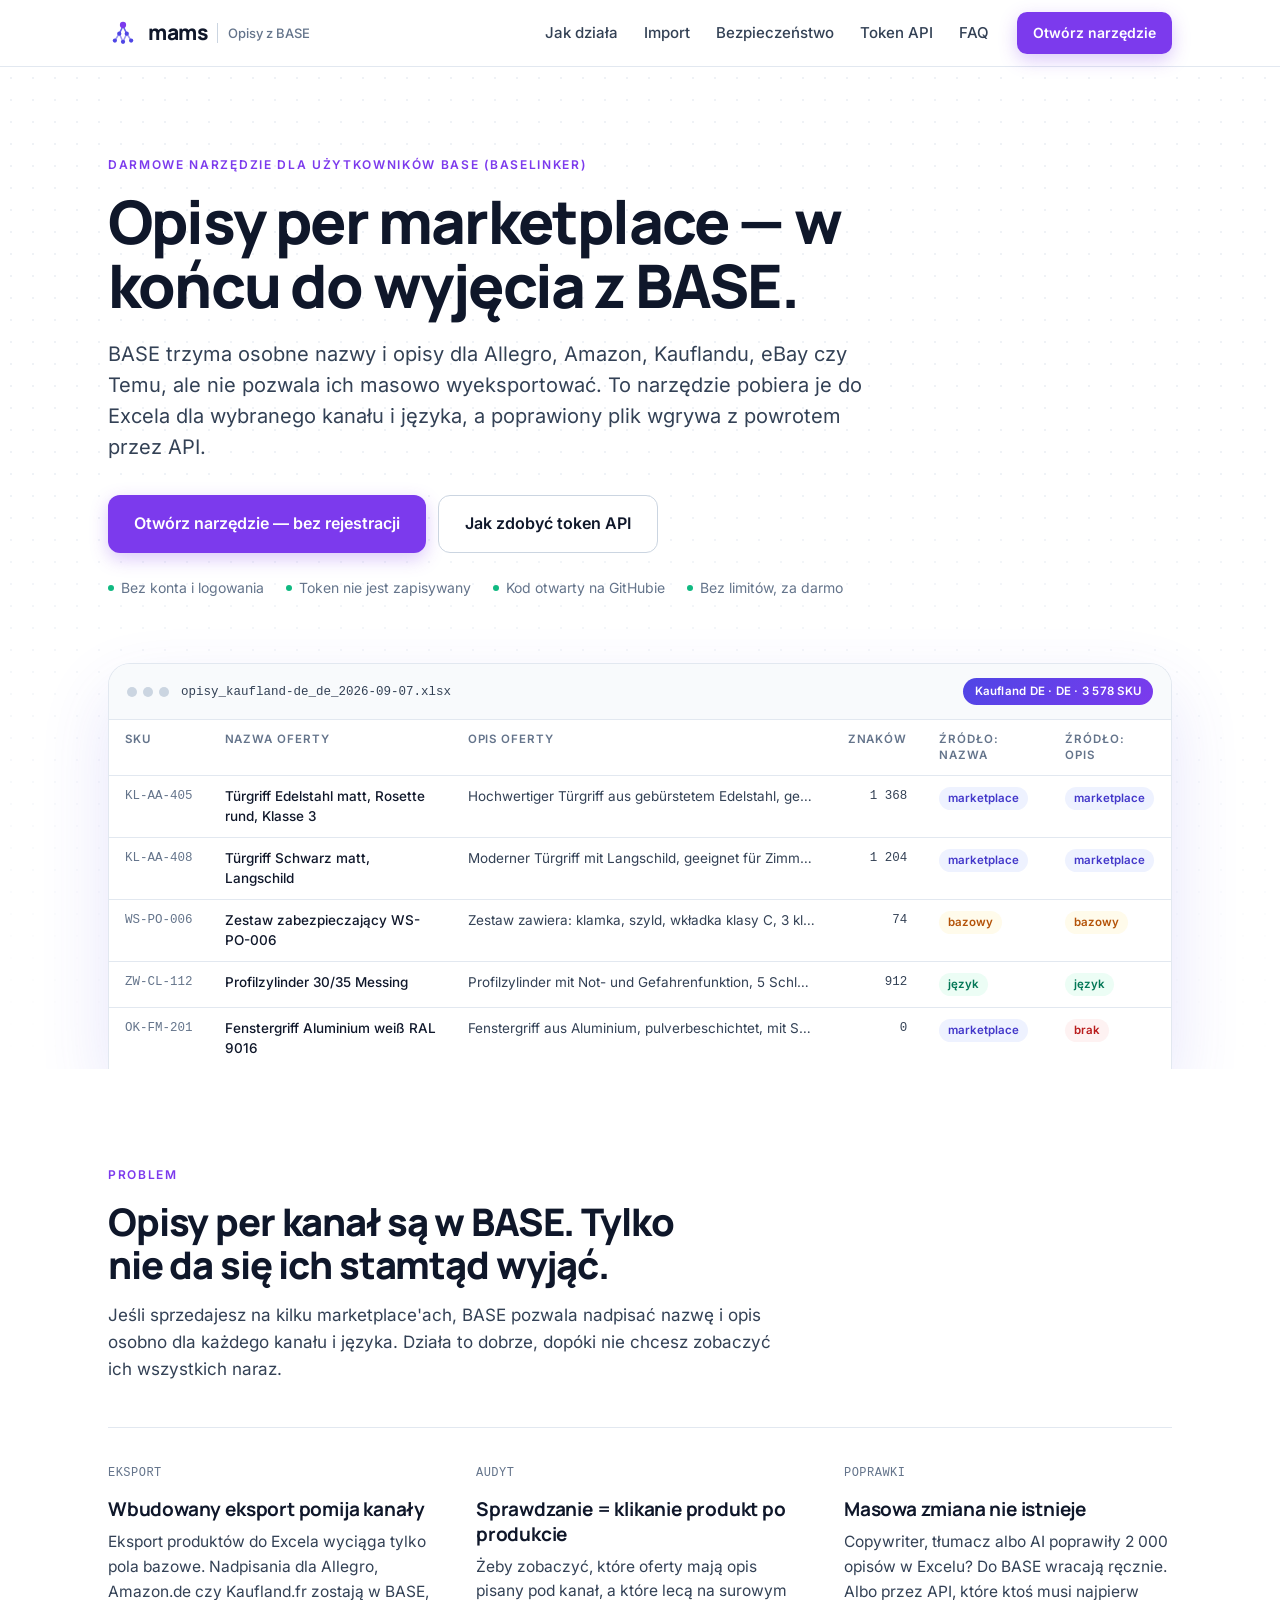
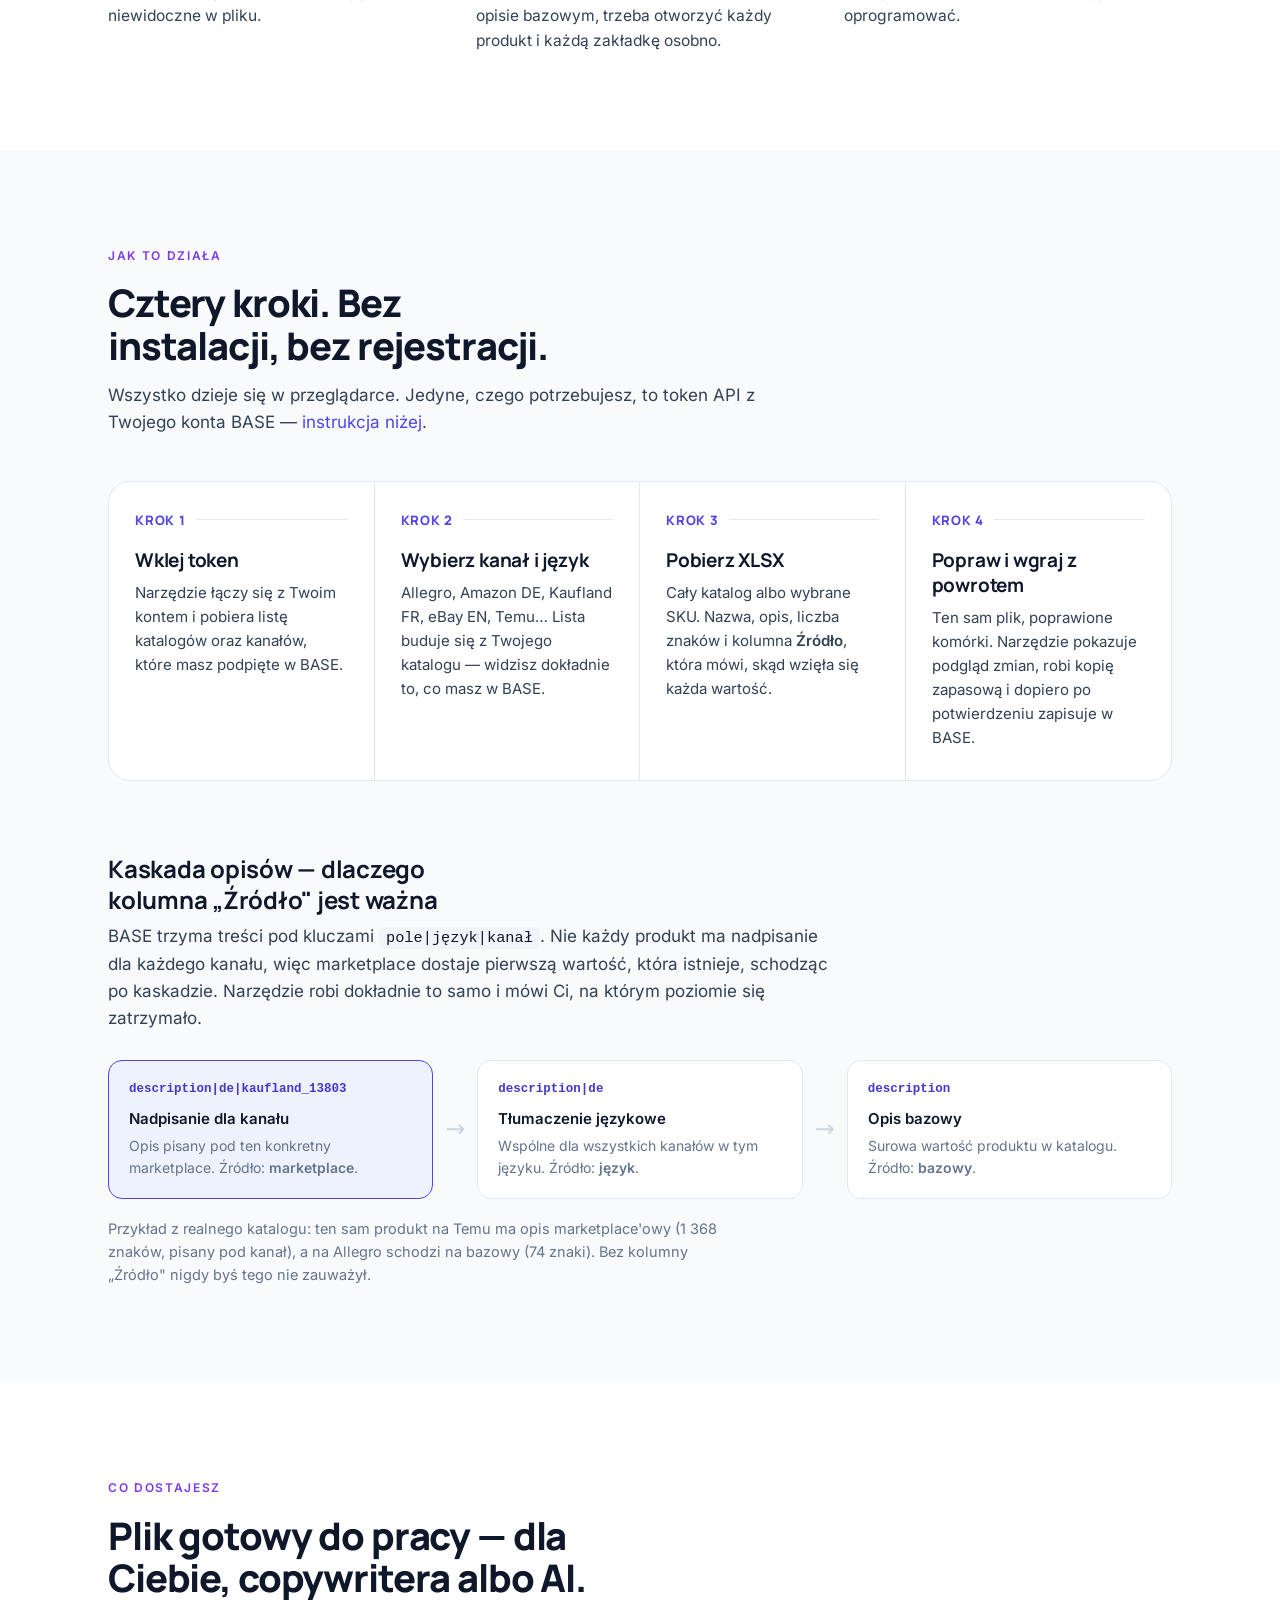
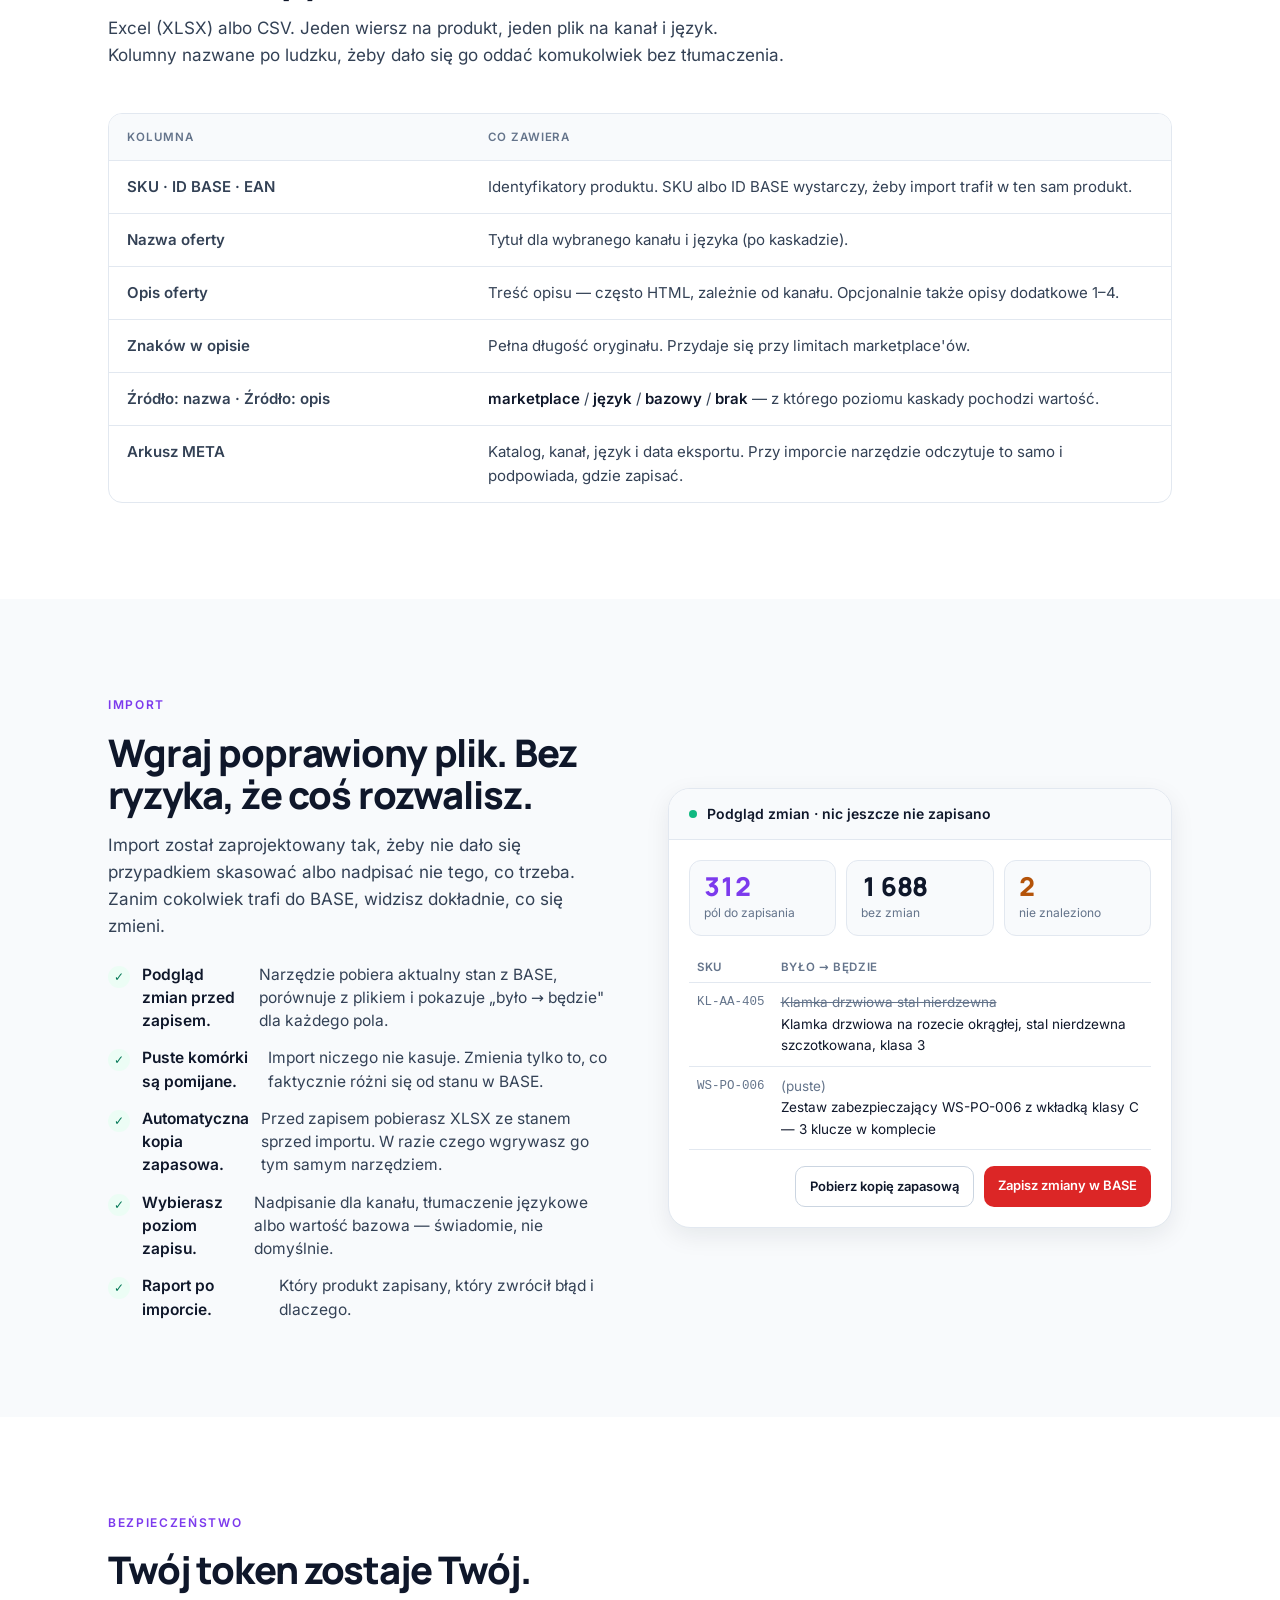
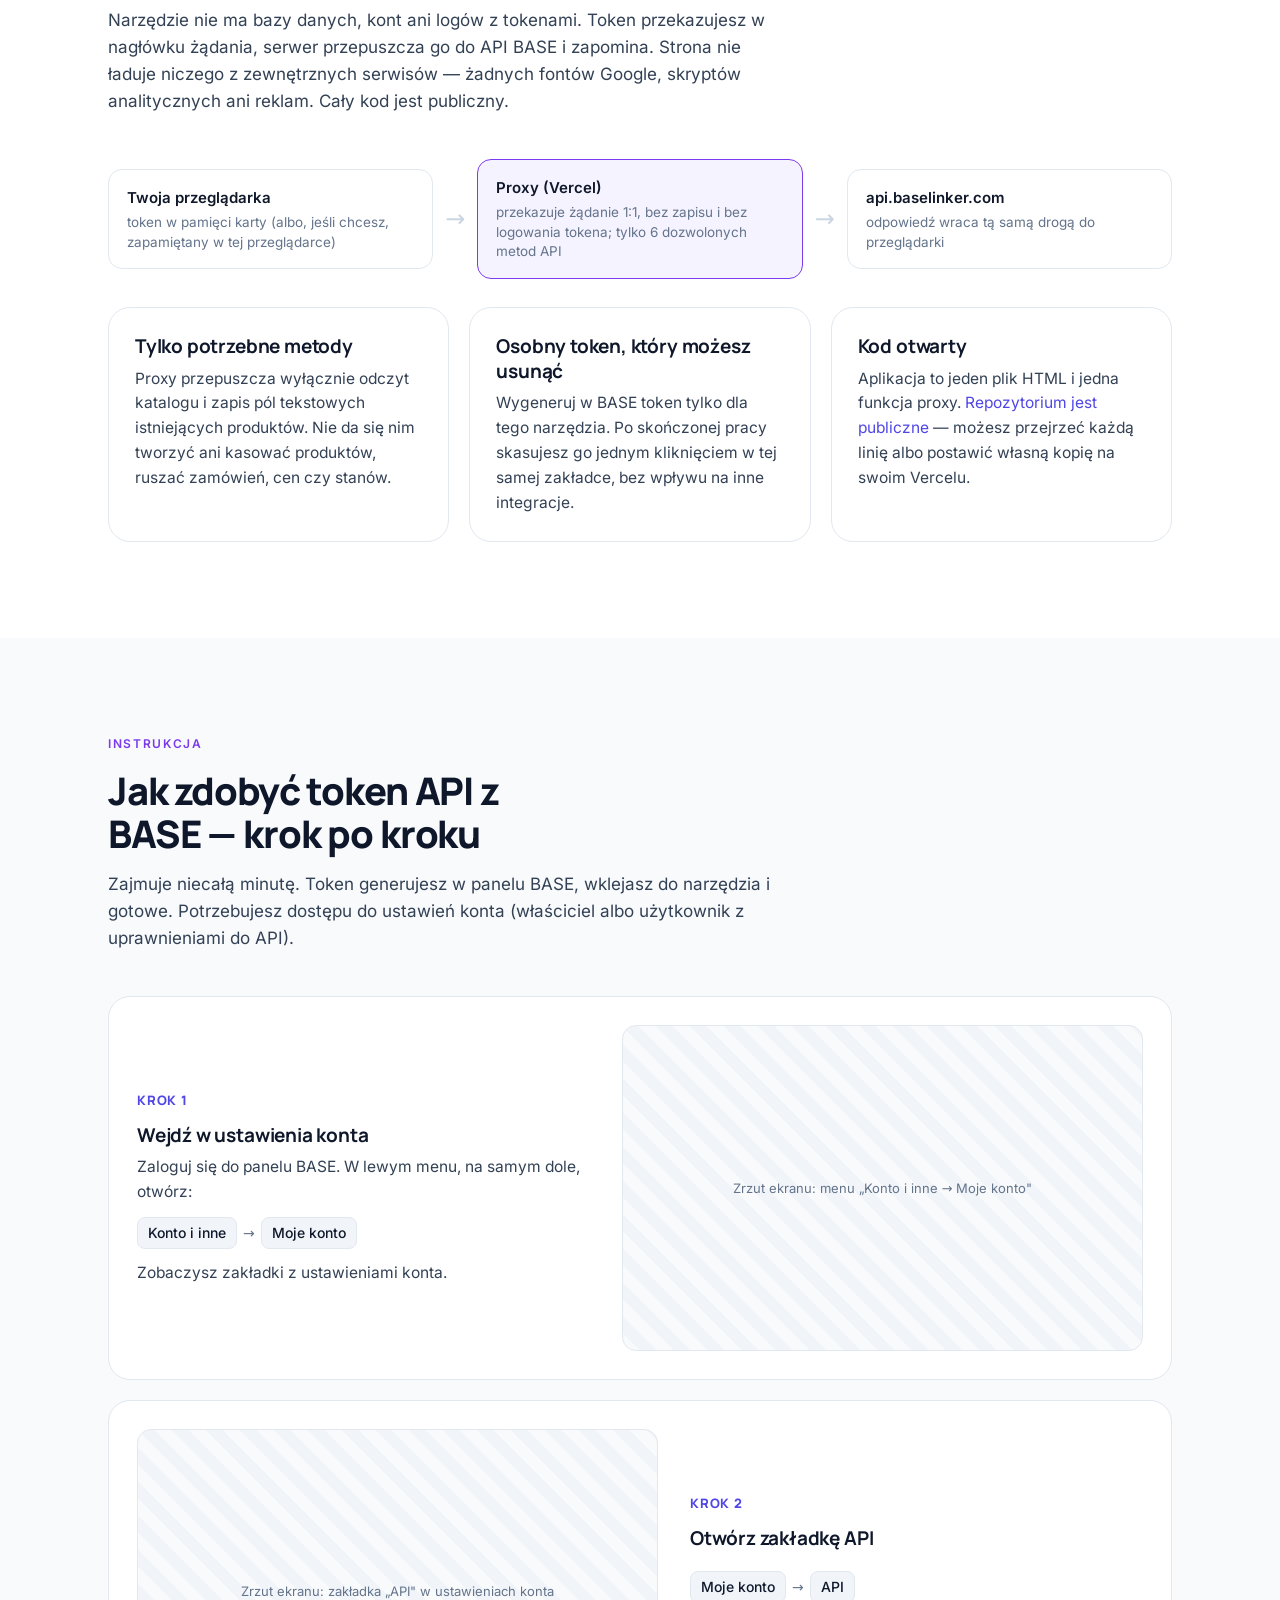
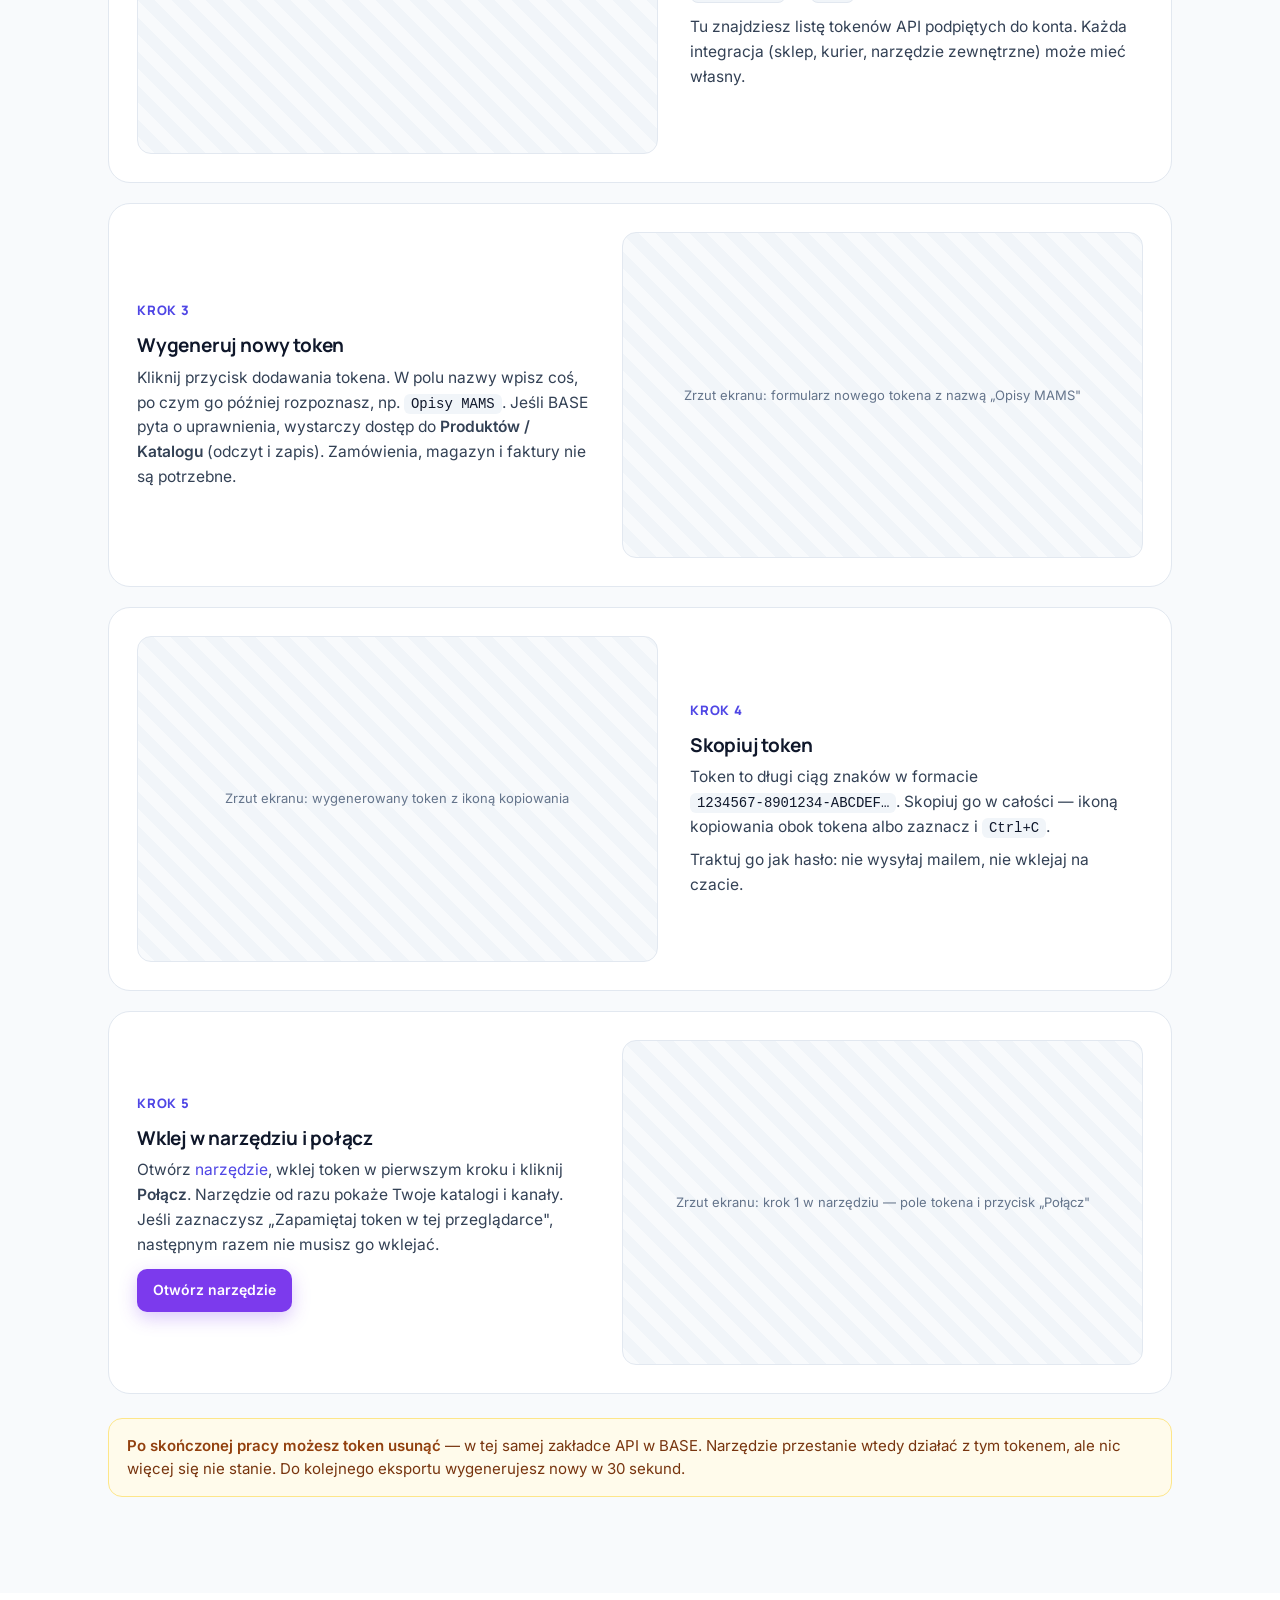
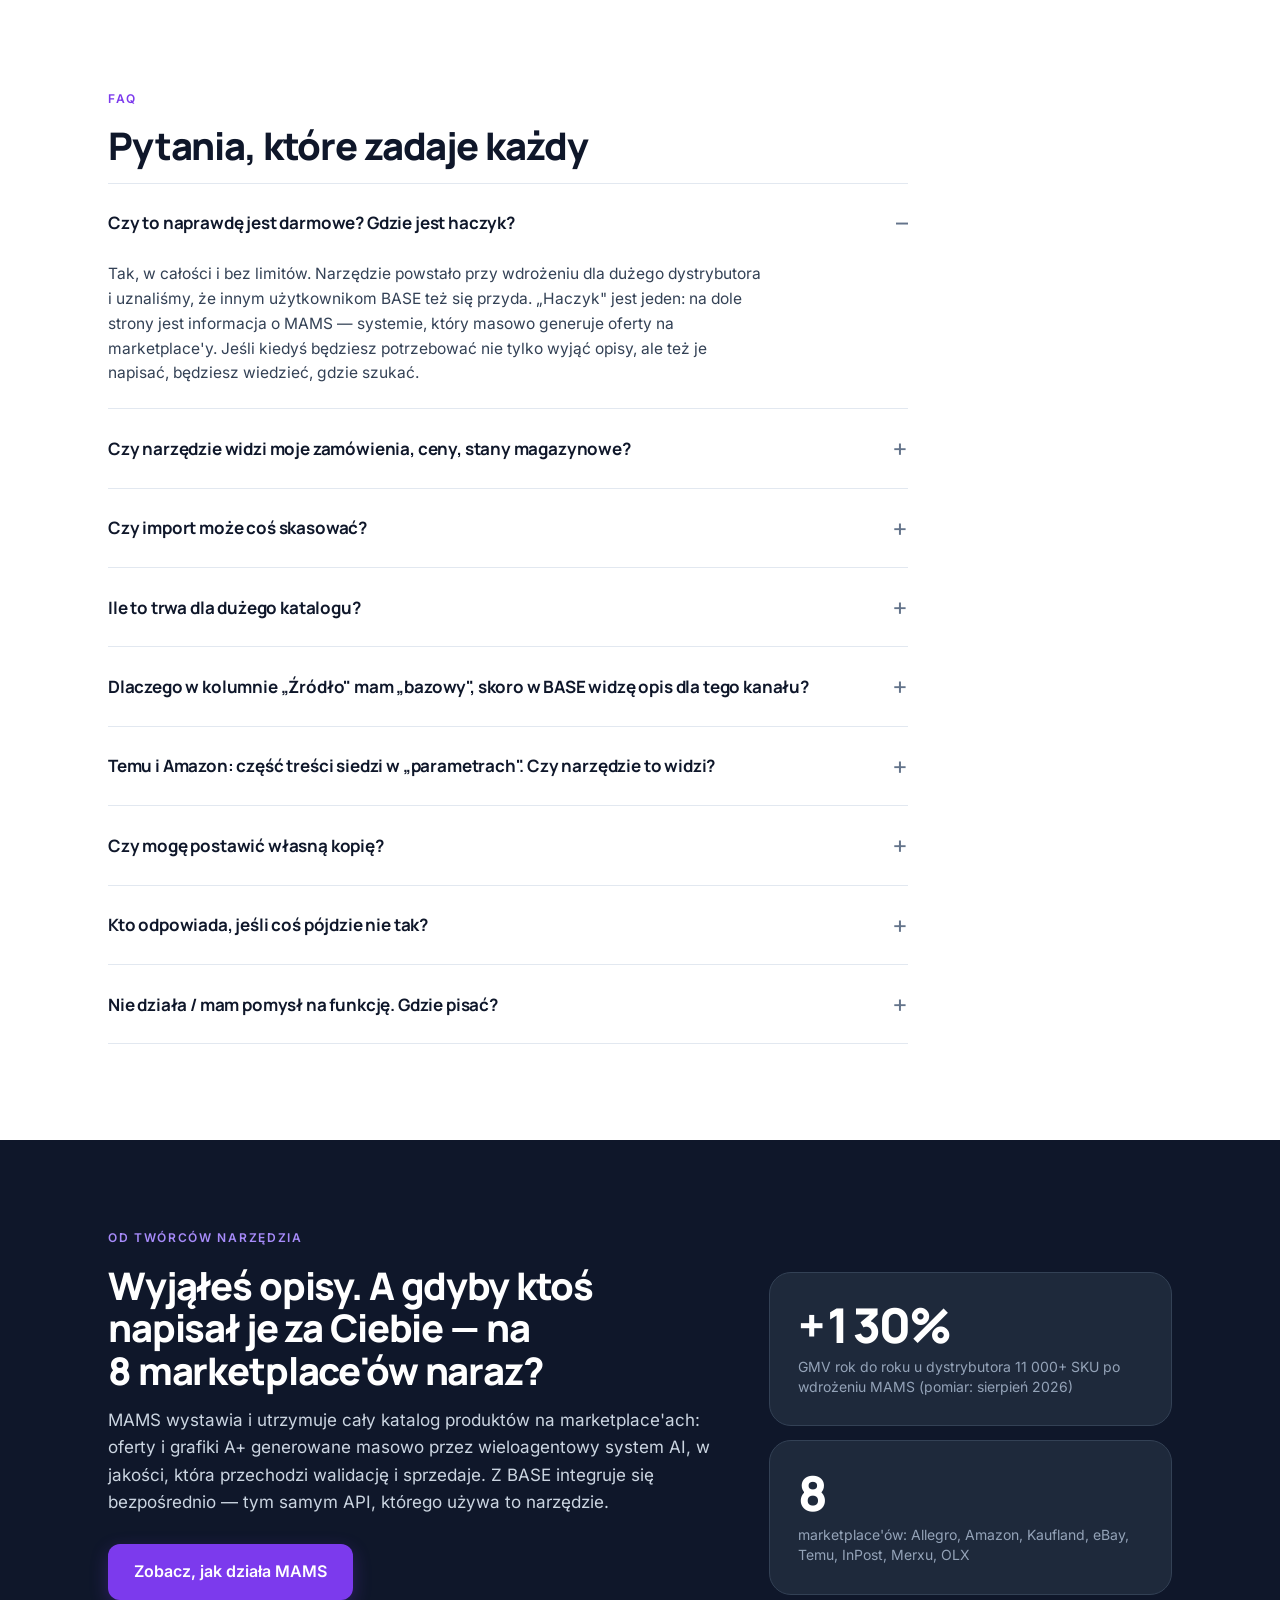
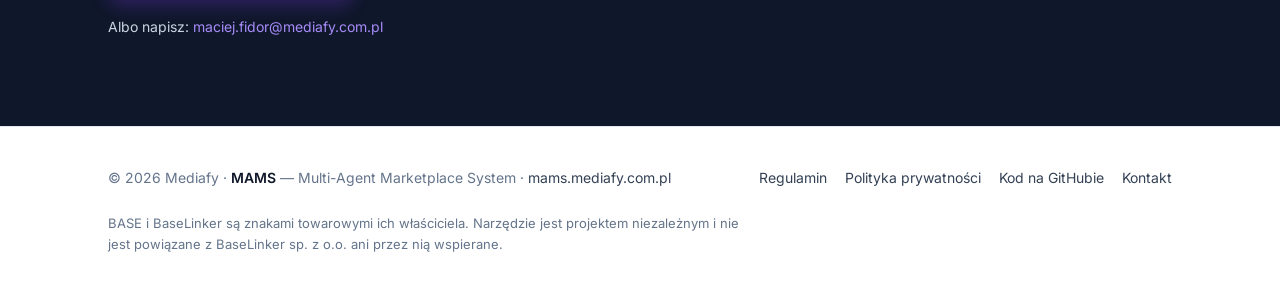
==== index.html @ 5392342a "Redesign landingu (hero, sekcje, responsywność), regulamin + polityka prywatności, fonty i XLSX loka" ====
<!DOCTYPE html>
<html lang="pl">
<head>
<meta charset="utf-8">
<meta name="viewport" content="width=device-width, initial-scale=1">
<title>Opisy z BASE</title>
<meta name="description" content="BASE (BaseLinker) trzyma osobne nazwy i opisy ofert dla Allegro, Amazon, Kauflandu, eBay czy Temu — ale nie pozwala ich masowo wyeksportować. Darmowe narzędzie: eksport do Excela per kanał i język, import poprawionego pliku z powrotem przez API.">
<meta property="og:title" content="Opisy z BASE — eksport i import opisów per marketplace">
<meta property="og:description" content="Wyciągnij nazwy i opisy ofert z BASE dla wybranego marketplace'u i języka do XLSX. Popraw. Wgraj z powrotem. Bez rejestracji, token nie jest zapisywany. Za darmo.">
<meta property="og:type" content="website">
<meta property="og:locale" content="pl_PL">
<meta property="og:image" content="og.png">
<link rel="icon" href="favicon.svg" type="image/svg+xml">
<link rel="stylesheet" href="fonts.css">
<style>
:root{
  --ink:#0F172A;--ink-soft:#334155;--muted:#64748B;
  --surface:#F8FAFC;--surface-2:#F1F5F9;--line:#E2E8F0;--line-2:#CBD5E1;
  --primary:#4F46E5;--primary-700:#4338CA;--primary-50:#EEF2FF;--primary-300:#818CF8;
  --accent:#7C3AED;--accent-700:#6D28D9;--accent-50:#F5F3FF;--accent-300:#A78BFA;
  --success:#10B981;--warning:#F59E0B;--danger:#DC2626;
  --grad:linear-gradient(135deg,#4F46E5 0%,#7C3AED 100%);
  --grad-soft:linear-gradient(135deg,#EEF2FF 0%,#F5F3FF 100%);
  --fd:'Manrope','Segoe UI',system-ui,sans-serif;--fb:'Inter',system-ui,-apple-system,sans-serif;
  --fm:ui-monospace,'Cascadia Code','JetBrains Mono',SFMono-Regular,Menlo,Consolas,monospace;
  --r:14px;--r-lg:22px;--maxw:1120px;
  --sh-soft:0 1px 2px rgba(15,23,42,.06),0 1px 3px rgba(15,23,42,.05);
  --sh-card:0 8px 24px rgba(15,23,42,.08);--sh-glow:0 30px 70px rgba(79,70,229,.14);
}
*{box-sizing:border-box;margin:0;padding:0}
html{scroll-behavior:smooth;-webkit-text-size-adjust:100%}
@media (prefers-reduced-motion:reduce){html{scroll-behavior:auto}*{transition:none!important;animation:none!important}}
body{font-family:var(--fb);color:var(--ink);background:#fff;line-height:1.6;font-size:17px}
a{color:var(--primary);text-decoration:none}
a:hover{text-decoration:underline}
:focus-visible{outline:3px solid var(--primary-300);outline-offset:3px;border-radius:6px}
img{max-width:100%;display:block}
b,strong{font-weight:600}
.wrap{max-width:var(--maxw);margin:0 auto;padding:0 28px}
section{padding:96px 0}
section.tight{padding:72px 0}
.eyebrow{font-size:12px;font-weight:600;letter-spacing:.14em;text-transform:uppercase;color:var(--accent);margin-bottom:16px}
h1{font-family:var(--fd);font-weight:800;font-size:clamp(36px,5.2vw,60px);line-height:1.06;letter-spacing:-.03em;max-width:19ch;text-wrap:balance}
h2{font-family:var(--fd);font-weight:800;font-size:clamp(28px,3.4vw,38px);line-height:1.12;letter-spacing:-.03em;max-width:24ch;text-wrap:balance;margin-bottom:16px}
h3{font-family:var(--fd);font-weight:700;font-size:19px;line-height:1.3;letter-spacing:-.01em;margin-bottom:8px}
.sub{color:var(--ink-soft);font-size:clamp(17px,1.6vw,20px);max-width:58ch;margin-top:22px;line-height:1.55}
.lead-sec{color:var(--ink-soft);max-width:62ch;margin-bottom:44px}
.mono{font-family:var(--fm);font-size:.9em;background:var(--surface-2);padding:2px 7px;border-radius:6px;color:var(--ink);white-space:nowrap}
.tab-num{font-variant-numeric:tabular-nums}

.btn{display:inline-flex;align-items:center;justify-content:center;gap:8px;border:0;border-radius:12px;padding:15px 26px;font-weight:600;font-size:16px;cursor:pointer;transition:background .15s,transform .15s,border-color .15s;font-family:inherit;white-space:nowrap}
.btn:hover{text-decoration:none}
.btn-primary{background:var(--accent);color:#fff;box-shadow:0 6px 18px rgba(124,58,237,.28)}
.btn-primary:hover{background:var(--accent-700);transform:translateY(-1px)}
.btn-ghost{background:#fff;border:1.5px solid var(--line-2);color:var(--ink)}
.btn-ghost:hover{border-color:var(--ink-soft)}
.btn-sm{padding:10px 16px;font-size:14px;border-radius:10px}

/* nav */
.nav{position:sticky;top:0;z-index:30;background:rgba(255,255,255,.88);backdrop-filter:saturate(180%) blur(12px);border-bottom:1px solid var(--line)}
.nav .wrap{display:flex;align-items:center;gap:28px;height:66px}
.brand{display:flex;align-items:center;gap:10px;font-family:var(--fd);font-weight:800;font-size:21px;letter-spacing:-.02em;color:var(--ink)}
.brand:hover{text-decoration:none}
.brand small{font-family:var(--fb);font-weight:500;color:var(--muted);font-size:13px;letter-spacing:0;padding-left:10px;border-left:1px solid var(--line-2)}
.links{display:flex;gap:26px;margin-left:auto;font-size:15px;font-weight:500}
.links a{color:var(--ink-soft)}.links a:hover{color:var(--primary);text-decoration:none}

/* hero */
.hero{position:relative;overflow:hidden;padding:88px 0 0}
.hero .dots{position:absolute;inset:0;background:radial-gradient(var(--line) 1.1px,transparent 1.1px);background-size:22px 22px;opacity:.55;-webkit-mask-image:linear-gradient(#000 40%,transparent);mask-image:linear-gradient(#000 40%,transparent)}
.hero .wrap{position:relative}
.hero .cta{display:flex;gap:12px;flex-wrap:wrap;margin-top:32px}
.trust{display:flex;gap:22px;flex-wrap:wrap;margin-top:24px;font-size:14px;color:var(--muted)}
.trust span{display:inline-flex;align-items:center;gap:7px}
.trust span::before{content:"";width:6px;height:6px;border-radius:50%;background:var(--success)}

/* mock pliku — teza strony */
.mock{margin-top:64px;background:#fff;border:1px solid var(--line);border-radius:var(--r-lg) var(--r-lg) 0 0;border-bottom:0;box-shadow:var(--sh-glow);overflow:hidden}
.mock .head{display:flex;align-items:center;gap:12px;padding:14px 18px;border-bottom:1px solid var(--line);background:var(--surface);font-size:13px}
.mock .head .d{display:flex;gap:6px}.mock .head .d i{width:10px;height:10px;border-radius:50%;background:var(--line-2);display:block}
.mock .head .f{font-family:var(--fm);color:var(--ink-soft);font-size:12.5px}
.mock .head .pill{margin-left:auto;background:var(--grad);color:#fff;padding:4px 12px;border-radius:999px;font-size:11.5px;font-weight:600;letter-spacing:.02em}
.mock .tw{overflow-x:auto}
.mock table{width:100%;border-collapse:collapse;min-width:820px}
.mock th,.mock td{padding:11px 16px;border-bottom:1px solid var(--line);text-align:left;vertical-align:top;font-size:13.5px;line-height:1.45}
.mock th{background:#fff;color:var(--muted);font-weight:600;font-size:11.5px;letter-spacing:.08em;text-transform:uppercase}
.mock td.c{color:var(--muted);font-family:var(--fm);font-size:12.5px;white-space:nowrap}
.mock td.n{font-weight:500;min-width:220px}
.mock td.desc{color:var(--ink-soft);max-width:380px;overflow:hidden;text-overflow:ellipsis;white-space:nowrap}
.mock td.num{font-family:var(--fm);font-size:12.5px;color:var(--ink-soft);text-align:right;font-variant-numeric:tabular-nums}
.tag{display:inline-block;padding:3px 9px;border-radius:999px;font-size:11.5px;font-weight:600;white-space:nowrap}
.tag.m{background:var(--primary-50);color:var(--primary-700)}
.tag.b{background:#FFFBEB;color:#B45309}
.tag.l{background:#ECFDF5;color:#047857}
.tag.x{background:#FEF2F2;color:#B91C1C}
.mock tr:last-child td{border-bottom:0}

/* problem — trzy kolumny bez pudełek */
.cols3{display:grid;grid-template-columns:repeat(3,1fr);gap:40px;border-top:1px solid var(--line);padding-top:36px}
.cols3 h3{margin-top:14px}
.cols3 p{color:var(--ink-soft);font-size:15.5px}
.cols3 .k{font-family:var(--fm);font-size:12px;color:var(--muted);letter-spacing:.04em}

/* jak działa — sekwencja */
.steps{display:grid;grid-template-columns:repeat(4,1fr);gap:0;border:1px solid var(--line);border-radius:var(--r-lg);background:#fff;overflow:hidden}
.stp{padding:28px 26px 30px;border-right:1px solid var(--line);position:relative}
.stp:last-child{border-right:0}
.stp .n{font-family:var(--fd);font-weight:800;font-size:13px;color:var(--primary);letter-spacing:.06em;margin-bottom:18px;display:flex;align-items:center;gap:10px}
.stp .n::after{content:"";flex:1;height:1px;background:var(--line)}
.stp p{color:var(--ink-soft);font-size:15px}

/* kaskada */
.cascade{display:grid;grid-template-columns:1fr auto 1fr auto 1fr;gap:12px;align-items:stretch;margin-top:28px}
.lvl{background:#fff;border:1.5px solid var(--line);border-radius:var(--r);padding:18px 20px}
.lvl.first{border-color:var(--primary);background:var(--primary-50)}
.lvl .k{font-family:var(--fm);font-size:12.5px;color:var(--primary-700);font-weight:600;margin-bottom:8px;word-break:break-all}
.lvl .t{font-weight:600;font-size:15px;margin-bottom:4px}
.lvl .d{font-size:14px;color:var(--muted)}
.arrow{align-self:center;color:var(--line-2);font-size:24px;line-height:1}

/* tabela kolumn */
.tbl-wrap{overflow-x:auto;border:1px solid var(--line);border-radius:var(--r);background:#fff}
.tbl{width:100%;border-collapse:collapse;font-size:15px;min-width:560px}
.tbl th,.tbl td{padding:14px 18px;border-bottom:1px solid var(--line);text-align:left;vertical-align:top}
.tbl th{background:var(--surface);color:var(--muted);font-size:11.5px;font-weight:600;letter-spacing:.08em;text-transform:uppercase}
.tbl tr:last-child td{border-bottom:0}
.tbl td:first-child{font-weight:600;white-space:nowrap;width:34%}
.tbl td{color:var(--ink-soft)}
.tbl td b{color:var(--ink)}

/* import */
.two{display:grid;grid-template-columns:1fr 1fr;gap:56px;align-items:center}
.check{list-style:none;display:grid;gap:14px;margin-top:22px}
.check li{display:flex;gap:12px;align-items:flex-start;font-size:15.5px;color:var(--ink-soft);line-height:1.5}
.check li::before{content:"✓";flex-shrink:0;width:22px;height:22px;border-radius:50%;background:#ECFDF5;color:#047857;font-weight:700;display:flex;align-items:center;justify-content:center;font-size:12px;margin-top:3px}
.check li b{color:var(--ink)}
.panel{background:#fff;border:1px solid var(--line);border-radius:var(--r-lg);box-shadow:var(--sh-card);overflow:hidden}
.panel .ph{background:var(--surface);border-bottom:1px solid var(--line);padding:14px 20px;font-weight:600;font-size:14px;display:flex;align-items:center;gap:10px}
.panel .ph i{width:8px;height:8px;border-radius:50%;background:var(--success);display:inline-block}
.panel .pb{padding:20px}
.stats{display:grid;grid-template-columns:repeat(3,1fr);gap:10px;margin-bottom:16px}
.stat{background:var(--surface);border:1px solid var(--line);border-radius:12px;padding:12px 14px}
.stat .v{font-family:var(--fd);font-weight:800;font-size:26px;line-height:1;letter-spacing:-.02em;font-variant-numeric:tabular-nums}
.stat .l{font-size:12px;color:var(--muted);margin-top:4px}
.stat.a .v{color:var(--accent)}.stat.w .v{color:#B45309}
.diff{width:100%;border-collapse:collapse;font-size:13.5px}
.diff th{text-align:left;padding:6px 8px;color:var(--muted);font-weight:600;font-size:11.5px;letter-spacing:.06em;text-transform:uppercase;border-bottom:1px solid var(--line)}
.diff td{padding:9px 8px;border-bottom:1px solid var(--line);vertical-align:top}
.diff td.c{font-family:var(--fm);font-size:12.5px;white-space:nowrap;color:var(--muted)}
.diff .old{color:var(--muted);text-decoration:line-through;display:block}
.diff .new{display:block}
.pact{display:flex;gap:10px;margin-top:16px;justify-content:flex-end}
.pact span{border-radius:10px;padding:9px 14px;font-size:13px;font-weight:600}
.pact .g{border:1.5px solid var(--line-2)}.pact .r{background:var(--danger);color:#fff}

/* bezpieczeństwo */
.flow{display:grid;grid-template-columns:1fr auto 1fr auto 1fr;gap:12px;align-items:center;margin-top:28px}
.node{background:#fff;border:1.5px solid var(--line);border-radius:var(--r);padding:16px 18px}
.node .t{font-weight:600;font-size:15px}
.node .d{font-size:13.5px;color:var(--muted);margin-top:3px;line-height:1.45}
.node.hl{border-color:var(--accent);background:var(--accent-50)}
.grid3{display:grid;grid-template-columns:repeat(3,1fr);gap:20px;margin-top:28px}
.card{background:#fff;border:1px solid var(--line);border-radius:var(--r-lg);padding:26px}
.card p{color:var(--ink-soft);font-size:15.5px}

/* instrukcja tokena */
.guide{display:grid;gap:20px}
.gstep{display:grid;grid-template-columns:1fr 1.15fr;gap:32px;align-items:center;background:#fff;border:1px solid var(--line);border-radius:var(--r-lg);padding:28px}
.gstep:nth-child(even){grid-template-columns:1.15fr 1fr}
.gstep:nth-child(even) .gtext{order:2}
.gtext .n{font-family:var(--fd);font-weight:800;font-size:13px;color:var(--primary);letter-spacing:.06em;margin-bottom:12px;display:block}
.gtext p{color:var(--ink-soft);font-size:15.5px}
.gtext p+p{margin-top:8px}
.path{display:inline-flex;flex-wrap:wrap;gap:6px;align-items:center;margin:12px 0;font-size:14px}
.path span{background:var(--surface-2);border:1px solid var(--line);border-radius:8px;padding:4px 10px;font-weight:500}
.path i{color:var(--muted);font-style:normal}
.shot{aspect-ratio:16/10;border-radius:var(--r);border:1px solid var(--line);background:repeating-linear-gradient(45deg,#F8FAFC 0 12px,#F1F5F9 12px 24px);display:flex;align-items:center;justify-content:center;color:var(--muted);font-size:13px;text-align:center;padding:20px;overflow:hidden}
.shot img{width:100%;height:100%;object-fit:cover;border-radius:var(--r)}
.warn{background:#FFFBEB;border:1px solid #FDE68A;color:#78350F;border-radius:var(--r);padding:16px 18px;font-size:15px;margin-top:24px;line-height:1.5}
.warn b{color:#92400E}

/* faq */
.faq{max-width:800px;margin-top:8px}
details{border-top:1px solid var(--line)}
details:last-child{border-bottom:1px solid var(--line)}
summary{cursor:pointer;font-weight:600;font-size:17px;padding:20px 0;list-style:none;display:flex;justify-content:space-between;align-items:center;gap:16px;font-family:var(--fd);letter-spacing:-.01em}
summary::-webkit-details-marker{display:none}
summary::after{content:"+";color:var(--muted);font-size:24px;font-weight:400;flex-shrink:0;font-family:var(--fb)}
details[open] summary::after{content:"–"}
details p{color:var(--ink-soft);padding:0 0 22px;font-size:15.5px;max-width:66ch}

/* MAMS band */
.band{background:var(--ink);color:#F8FAFC;padding:88px 0}
.band .eyebrow{color:var(--accent-300)}
.band h2{color:#fff}
.band p{color:#CBD5E1;max-width:58ch;font-size:17px}
.band .wrap{display:grid;grid-template-columns:1.2fr .8fr;gap:56px;align-items:center}
.band .stat{background:#1E293B;border:1px solid #334155;border-radius:var(--r-lg);padding:28px}
.band .stat .v{font-size:48px;letter-spacing:-.03em;color:#fff}
.band .stat .l{color:#94A3B8;font-size:14px;margin-top:8px;line-height:1.45}
.band .stat+.stat{margin-top:14px}
.band .btn-primary{margin-top:28px}
.band a.lnk{color:var(--accent-300)}

/* footer */
footer{padding:40px 0;border-top:1px solid var(--line);font-size:14px;color:var(--muted)}
footer .wrap{display:grid;grid-template-columns:1fr auto;gap:24px 40px;align-items:start}
footer .legal{display:flex;gap:18px;flex-wrap:wrap}
footer a{color:var(--ink-soft)}
footer .tm{grid-column:1/-1;font-size:13px;max-width:80ch}

@media (max-width:1000px){
  .steps{grid-template-columns:1fr 1fr}
  .stp:nth-child(2){border-right:0}.stp:nth-child(1),.stp:nth-child(2){border-bottom:1px solid var(--line)}
  .cols3{grid-template-columns:1fr;gap:28px}
  .two,.band .wrap,.gstep,.gstep:nth-child(even){grid-template-columns:1fr}
  .gstep:nth-child(even) .gtext{order:0}
  .cascade,.flow{grid-template-columns:1fr}
  .arrow{transform:rotate(90deg);justify-self:center}
  .grid3{grid-template-columns:1fr}
  .links{display:none}
  section{padding:72px 0}
}
@media (max-width:600px){
  .wrap{padding:0 20px}
  .steps{grid-template-columns:1fr}
  .stp{border-right:0;border-bottom:1px solid var(--line)}.stp:last-child{border-bottom:0}
  .brand small{display:none}
  .hero{padding-top:56px}
  .mock{margin-top:44px}
  .band .stat .v{font-size:40px}
  footer .wrap{grid-template-columns:1fr}
}
</style>
</head>
<body>

<div class="nav"><div class="wrap">
  <a class="brand" href="#top" aria-label="MAMS — Opisy z BASE">
    <svg width="30" height="30" viewBox="0 0 48 48" fill="none" aria-hidden="true"><g stroke="#4F46E5" stroke-width="2.4" stroke-linecap="round"><path d="M11 36 L18 25" opacity=".55"/><path d="M24 38 L18 25" opacity=".55"/><path d="M24 38 L30 25" opacity=".55"/><path d="M37 36 L30 25" opacity=".55"/><path d="M18 25 L24 13" opacity=".85"/><path d="M30 25 L24 13" opacity=".85"/></g><g fill="#4F46E5"><circle cx="11" cy="36" r="3.4"/><circle cx="24" cy="38" r="3.4"/><circle cx="37" cy="36" r="3.4"/><circle cx="18" cy="25" r="3.4"/><circle cx="30" cy="25" r="3.4"/></g><circle cx="24" cy="11" r="5" fill="#7C3AED"/></svg>
    mams <small>Opisy z BASE</small>
  </a>
  <nav class="links">
    <a href="#jak-dziala">Jak działa</a>
    <a href="#import">Import</a>
    <a href="#bezpieczenstwo">Bezpieczeństwo</a>
    <a href="#token">Token API</a>
    <a href="#faq">FAQ</a>
  </nav>
  <a class="btn btn-primary btn-sm" href="/app">Otwórz narzędzie</a>
</div></div>

<!-- ============ HERO ============ -->
<header class="hero" id="top">
  <div class="dots" aria-hidden="true"></div>
  <div class="wrap">
    <div class="eyebrow">Darmowe narzędzie dla użytkowników BASE (BaseLinker)</div>
    <h1>Opisy per marketplace — w końcu do wyjęcia z BASE.</h1>
    <p class="sub">BASE trzyma osobne nazwy i opisy dla Allegro, Amazon, Kauflandu, eBay czy Temu, ale nie pozwala ich masowo wyeksportować. To narzędzie pobiera je do Excela dla wybranego kanału i języka, a poprawiony plik wgrywa z powrotem przez API.</p>
    <div class="cta">
      <a class="btn btn-primary" href="/app">Otwórz narzędzie — bez rejestracji</a>
      <a class="btn btn-ghost" href="#token">Jak zdobyć token API</a>
    </div>
    <div class="trust">
      <span>Bez konta i logowania</span>
      <span>Token nie jest zapisywany</span>
      <span>Kod otwarty na GitHubie</span>
      <span>Bez limitów, za darmo</span>
    </div>

    <div class="mock" aria-label="Przykład wyeksportowanego pliku">
      <div class="head"><div class="d"><i></i><i></i><i></i></div><span class="f">opisy_kaufland-de_de_2026-09-07.xlsx</span><span class="pill">Kaufland DE · DE · 3 578 SKU</span></div>
      <div class="tw"><table>
        <thead><tr><th>SKU</th><th>Nazwa oferty</th><th>Opis oferty</th><th style="text-align:right">Znaków</th><th>Źródło: nazwa</th><th>Źródło: opis</th></tr></thead>
        <tbody>
          <tr><td class="c">KL-AA-405</td><td class="n">Türgriff Edelstahl matt, Rosette rund, Klasse 3</td><td class="desc">Hochwertiger Türgriff aus gebürstetem Edelstahl, geeignet für Innentüren…</td><td class="num">1 368</td><td><span class="tag m">marketplace</span></td><td><span class="tag m">marketplace</span></td></tr>
          <tr><td class="c">KL-AA-408</td><td class="n">Türgriff Schwarz matt, Langschild</td><td class="desc">Moderner Türgriff mit Langschild, geeignet für Zimmertüren mit…</td><td class="num">1 204</td><td><span class="tag m">marketplace</span></td><td><span class="tag m">marketplace</span></td></tr>
          <tr><td class="c">WS-PO-006</td><td class="n">Zestaw zabezpieczający WS-PO-006</td><td class="desc">Zestaw zawiera: klamka, szyld, wkładka klasy C, 3 klucze</td><td class="num">74</td><td><span class="tag b">bazowy</span></td><td><span class="tag b">bazowy</span></td></tr>
          <tr><td class="c">ZW-CL-112</td><td class="n">Profilzylinder 30/35 Messing</td><td class="desc">Profilzylinder mit Not- und Gefahrenfunktion, 5 Schlüssel…</td><td class="num">912</td><td><span class="tag l">język</span></td><td><span class="tag l">język</span></td></tr>
          <tr><td class="c">OK-FM-201</td><td class="n">Fenstergriff Aluminium weiß RAL 9016</td><td class="desc">Fenstergriff aus Aluminium, pulverbeschichtet, mit Schrauben…</td><td class="num">0</td><td><span class="tag m">marketplace</span></td><td><span class="tag x">brak</span></td></tr>
        </tbody>
      </table></div>
    </div>
  </div>
</header>

<!-- ============ PROBLEM ============ -->
<section id="problem"><div class="wrap">
  <div class="eyebrow">Problem</div>
  <h2>Opisy per kanał są w BASE. Tylko nie da się ich stamtąd wyjąć.</h2>
  <p class="lead-sec">Jeśli sprzedajesz na kilku marketplace'ach, BASE pozwala nadpisać nazwę i opis osobno dla każdego kanału i języka. Działa to dobrze, dopóki nie chcesz zobaczyć ich wszystkich naraz.</p>
  <div class="cols3">
    <div><div class="k">EKSPORT</div><h3>Wbudowany eksport pomija kanały</h3><p>Eksport produktów do Excela wyciąga tylko pola bazowe. Nadpisania dla Allegro, Amazon.de czy Kaufland.fr zostają w BASE, niewidoczne w pliku.</p></div>
    <div><div class="k">AUDYT</div><h3>Sprawdzanie = klikanie produkt po produkcie</h3><p>Żeby zobaczyć, które oferty mają opis pisany pod kanał, a które lecą na surowym opisie bazowym, trzeba otworzyć każdy produkt i każdą zakładkę osobno.</p></div>
    <div><div class="k">POPRAWKI</div><h3>Masowa zmiana nie istnieje</h3><p>Copywriter, tłumacz albo AI poprawiły 2 000 opisów w Excelu? Do BASE wracają ręcznie. Albo przez API, które ktoś musi najpierw oprogramować.</p></div>
  </div>
</div></section>

<!-- ============ JAK DZIAŁA ============ -->
<section id="jak-dziala" style="background:var(--surface)"><div class="wrap">
  <div class="eyebrow">Jak to działa</div>
  <h2>Cztery kroki. Bez instalacji, bez rejestracji.</h2>
  <p class="lead-sec">Wszystko dzieje się w przeglądarce. Jedyne, czego potrzebujesz, to token API z Twojego konta BASE — <a href="#token">instrukcja niżej</a>.</p>
  <div class="steps">
    <div class="stp"><div class="n">KROK 1</div><h3>Wklej token</h3><p>Narzędzie łączy się z Twoim kontem i pobiera listę katalogów oraz kanałów, które masz podpięte w BASE.</p></div>
    <div class="stp"><div class="n">KROK 2</div><h3>Wybierz kanał i język</h3><p>Allegro, Amazon DE, Kaufland FR, eBay EN, Temu… Lista buduje się z Twojego katalogu — widzisz dokładnie to, co masz w BASE.</p></div>
    <div class="stp"><div class="n">KROK 3</div><h3>Pobierz XLSX</h3><p>Cały katalog albo wybrane SKU. Nazwa, opis, liczba znaków i kolumna <b>Źródło</b>, która mówi, skąd wzięła się każda wartość.</p></div>
    <div class="stp"><div class="n">KROK 4</div><h3>Popraw i wgraj z powrotem</h3><p>Ten sam plik, poprawione komórki. Narzędzie pokazuje podgląd zmian, robi kopię zapasową i dopiero po potwierdzeniu zapisuje w BASE.</p></div>
  </div>

  <div style="margin-top:72px">
    <h3 style="font-size:24px;max-width:26ch">Kaskada opisów — dlaczego kolumna „Źródło" jest ważna</h3>
    <p style="color:var(--ink-soft);max-width:66ch">BASE trzyma treści pod kluczami <span class="mono">pole|język|kanał</span>. Nie każdy produkt ma nadpisanie dla każdego kanału, więc marketplace dostaje pierwszą wartość, która istnieje, schodząc po kaskadzie. Narzędzie robi dokładnie to samo i mówi Ci, na którym poziomie się zatrzymało.</p>
    <div class="cascade">
      <div class="lvl first"><div class="k">description|de|kaufland_13803</div><div class="t">Nadpisanie dla kanału</div><div class="d">Opis pisany pod ten konkretny marketplace. Źródło: <b>marketplace</b>.</div></div>
      <div class="arrow">→</div>
      <div class="lvl"><div class="k">description|de</div><div class="t">Tłumaczenie językowe</div><div class="d">Wspólne dla wszystkich kanałów w tym języku. Źródło: <b>język</b>.</div></div>
      <div class="arrow">→</div>
      <div class="lvl"><div class="k">description</div><div class="t">Opis bazowy</div><div class="d">Surowa wartość produktu w katalogu. Źródło: <b>bazowy</b>.</div></div>
    </div>
    <p style="color:var(--muted);font-size:14.5px;margin-top:18px;max-width:70ch">Przykład z realnego katalogu: ten sam produkt na Temu ma opis marketplace'owy (1 368 znaków, pisany pod kanał), a na Allegro schodzi na bazowy (74 znaki). Bez kolumny „Źródło" nigdy byś tego nie zauważył.</p>
  </div>
</div></section>

<!-- ============ PLIK ============ -->
<section id="plik"><div class="wrap">
  <div class="eyebrow">Co dostajesz</div>
  <h2>Plik gotowy do pracy — dla Ciebie, copywritera albo AI.</h2>
  <p class="lead-sec">Excel (XLSX) albo CSV. Jeden wiersz na produkt, jeden plik na kanał i język. Kolumny nazwane po ludzku, żeby dało się go oddać komukolwiek bez tłumaczenia.</p>
  <div class="tbl-wrap"><table class="tbl">
    <tr><th>Kolumna</th><th>Co zawiera</th></tr>
    <tr><td>SKU · ID BASE · EAN</td><td>Identyfikatory produktu. SKU albo ID BASE wystarczy, żeby import trafił w ten sam produkt.</td></tr>
    <tr><td>Nazwa oferty</td><td>Tytuł dla wybranego kanału i języka (po kaskadzie).</td></tr>
    <tr><td>Opis oferty</td><td>Treść opisu — często HTML, zależnie od kanału. Opcjonalnie także opisy dodatkowe 1–4.</td></tr>
    <tr><td>Znaków w opisie</td><td>Pełna długość oryginału. Przydaje się przy limitach marketplace'ów.</td></tr>
    <tr><td>Źródło: nazwa · Źródło: opis</td><td><b>marketplace</b> / <b>język</b> / <b>bazowy</b> / <b>brak</b> — z którego poziomu kaskady pochodzi wartość.</td></tr>
    <tr><td>Arkusz META</td><td>Katalog, kanał, język i data eksportu. Przy imporcie narzędzie odczytuje to samo i podpowiada, gdzie zapisać.</td></tr>
  </table></div>
</div></section>

<!-- ============ IMPORT ============ -->
<section id="import" style="background:var(--surface)"><div class="wrap">
  <div class="two">
    <div>
      <div class="eyebrow">Import</div>
      <h2>Wgraj poprawiony plik. Bez ryzyka, że coś rozwalisz.</h2>
      <p style="color:var(--ink-soft);max-width:56ch">Import został zaprojektowany tak, żeby nie dało się przypadkiem skasować albo nadpisać nie tego, co trzeba. Zanim cokolwiek trafi do BASE, widzisz dokładnie, co się zmieni.</p>
      <ul class="check">
        <li><b>Podgląd zmian przed zapisem.</b> Narzędzie pobiera aktualny stan z BASE, porównuje z plikiem i pokazuje „było → będzie" dla każdego pola.</li>
        <li><b>Puste komórki są pomijane.</b> Import niczego nie kasuje. Zmienia tylko to, co faktycznie różni się od stanu w BASE.</li>
        <li><b>Automatyczna kopia zapasowa.</b> Przed zapisem pobierasz XLSX ze stanem sprzed importu. W razie czego wgrywasz go tym samym narzędziem.</li>
        <li><b>Wybierasz poziom zapisu.</b> Nadpisanie dla kanału, tłumaczenie językowe albo wartość bazowa — świadomie, nie domyślnie.</li>
        <li><b>Raport po imporcie.</b> Który produkt zapisany, który zwrócił błąd i dlaczego.</li>
      </ul>
    </div>
    <div class="panel" aria-label="Przykład podglądu zmian">
      <div class="ph"><i></i> Podgląd zmian · nic jeszcze nie zapisano</div>
      <div class="pb">
        <div class="stats">
          <div class="stat a"><div class="v">312</div><div class="l">pól do zapisania</div></div>
          <div class="stat"><div class="v">1 688</div><div class="l">bez zmian</div></div>
          <div class="stat w"><div class="v">2</div><div class="l">nie znaleziono</div></div>
        </div>
        <table class="diff">
          <tr><th>SKU</th><th>Było → będzie</th></tr>
          <tr><td class="c">KL-AA-405</td><td><span class="old">Klamka drzwiowa stal nierdzewna</span><span class="new">Klamka drzwiowa na rozecie okrągłej, stal nierdzewna szczotkowana, klasa 3</span></td></tr>
          <tr><td class="c">WS-PO-006</td><td><span class="old" style="text-decoration:none">(puste)</span><span class="new">Zestaw zabezpieczający WS-PO-006 z wkładką klasy C — 3 klucze w komplecie</span></td></tr>
        </table>
        <div class="pact"><span class="g">Pobierz kopię zapasową</span><span class="r">Zapisz zmiany w BASE</span></div>
      </div>
    </div>
  </div>
</div></section>

<!-- ============ BEZPIECZEŃSTWO ============ -->
<section id="bezpieczenstwo"><div class="wrap">
  <div class="eyebrow">Bezpieczeństwo</div>
  <h2>Twój token zostaje Twój.</h2>
  <p class="lead-sec">Narzędzie nie ma bazy danych, kont ani logów z tokenami. Token przekazujesz w nagłówku żądania, serwer przepuszcza go do API BASE i zapomina. Strona nie ładuje niczego z zewnętrznych serwisów — żadnych fontów Google, skryptów analitycznych ani reklam. Cały kod jest publiczny.</p>
  <div class="flow">
    <div class="node"><div class="t">Twoja przeglądarka</div><div class="d">token w pamięci karty (albo, jeśli chcesz, zapamiętany w tej przeglądarce)</div></div>
    <div class="arrow">→</div>
    <div class="node hl"><div class="t">Proxy (Vercel)</div><div class="d">przekazuje żądanie 1:1, bez zapisu i bez logowania tokena; tylko 6 dozwolonych metod API</div></div>
    <div class="arrow">→</div>
    <div class="node"><div class="t">api.baselinker.com</div><div class="d">odpowiedź wraca tą samą drogą do przeglądarki</div></div>
  </div>
  <div class="grid3">
    <div class="card"><h3>Tylko potrzebne metody</h3><p>Proxy przepuszcza wyłącznie odczyt katalogu i zapis pól tekstowych istniejących produktów. Nie da się nim tworzyć ani kasować produktów, ruszać zamówień, cen czy stanów.</p></div>
    <div class="card"><h3>Osobny token, który możesz usunąć</h3><p>Wygeneruj w BASE token tylko dla tego narzędzia. Po skończonej pracy skasujesz go jednym kliknięciem w tej samej zakładce, bez wpływu na inne integracje.</p></div>
    <div class="card"><h3>Kod otwarty</h3><p>Aplikacja to jeden plik HTML i jedna funkcja proxy. <a href="https://github.com/feedor24/opisy-z-base" target="_blank" rel="noopener">Repozytorium jest publiczne</a> — możesz przejrzeć każdą linię albo postawić własną kopię na swoim Vercelu.</p></div>
  </div>
</div></section>

<!-- ============ TOKEN ============ -->
<section id="token" style="background:var(--surface)"><div class="wrap">
  <div class="eyebrow">Instrukcja</div>
  <h2>Jak zdobyć token API z BASE — krok po kroku</h2>
  <p class="lead-sec">Zajmuje niecałą minutę. Token generujesz w panelu BASE, wklejasz do narzędzia i gotowe. Potrzebujesz dostępu do ustawień konta (właściciel albo użytkownik z uprawnieniami do API).</p>
  <div class="guide">
    <div class="gstep">
      <div class="gtext"><span class="n">KROK 1</span><h3>Wejdź w ustawienia konta</h3><p>Zaloguj się do panelu BASE. W lewym menu, na samym dole, otwórz:</p><div class="path"><span>Konto i inne</span><i>→</i><span>Moje konto</span></div><p>Zobaczysz zakładki z ustawieniami konta.</p></div>
      <div class="shot" data-shot="token-1">Zrzut ekranu: menu „Konto i inne → Moje konto"</div>
    </div>
    <div class="gstep">
      <div class="gtext"><span class="n">KROK 2</span><h3>Otwórz zakładkę API</h3><div class="path"><span>Moje konto</span><i>→</i><span>API</span></div><p>Tu znajdziesz listę tokenów API podpiętych do konta. Każda integracja (sklep, kurier, narzędzie zewnętrzne) może mieć własny.</p></div>
      <div class="shot" data-shot="token-2">Zrzut ekranu: zakładka „API" w ustawieniach konta</div>
    </div>
    <div class="gstep">
      <div class="gtext"><span class="n">KROK 3</span><h3>Wygeneruj nowy token</h3><p>Kliknij przycisk dodawania tokena. W polu nazwy wpisz coś, po czym go później rozpoznasz, np. <span class="mono">Opisy MAMS</span>. Jeśli BASE pyta o uprawnienia, wystarczy dostęp do <b>Produktów / Katalogu</b> (odczyt i zapis). Zamówienia, magazyn i faktury nie są potrzebne.</p></div>
      <div class="shot" data-shot="token-3">Zrzut ekranu: formularz nowego tokena z nazwą „Opisy MAMS"</div>
    </div>
    <div class="gstep">
      <div class="gtext"><span class="n">KROK 4</span><h3>Skopiuj token</h3><p>Token to długi ciąg znaków w formacie <span class="mono">1234567-8901234-ABCDEF…</span>. Skopiuj go w całości — ikoną kopiowania obok tokena albo zaznacz i <span class="mono">Ctrl+C</span>.</p><p>Traktuj go jak hasło: nie wysyłaj mailem, nie wklejaj na czacie.</p></div>
      <div class="shot" data-shot="token-4">Zrzut ekranu: wygenerowany token z ikoną kopiowania</div>
    </div>
    <div class="gstep">
      <div class="gtext"><span class="n">KROK 5</span><h3>Wklej w narzędziu i połącz</h3><p>Otwórz <a href="/app">narzędzie</a>, wklej token w pierwszym kroku i kliknij <b>Połącz</b>. Narzędzie od razu pokaże Twoje katalogi i kanały. Jeśli zaznaczysz „Zapamiętaj token w tej przeglądarce", następnym razem nie musisz go wklejać.</p><a class="btn btn-primary btn-sm" href="/app" style="margin-top:12px">Otwórz narzędzie</a></div>
      <div class="shot" data-shot="token-5">Zrzut ekranu: krok 1 w narzędziu — pole tokena i przycisk „Połącz"</div>
    </div>
  </div>
  <div class="warn"><b>Po skończonej pracy możesz token usunąć</b> — w tej samej zakładce API w BASE. Narzędzie przestanie wtedy działać z tym tokenem, ale nic więcej się nie stanie. Do kolejnego eksportu wygenerujesz nowy w 30 sekund.</div>
</div></section>

<!-- ============ FAQ ============ -->
<section id="faq"><div class="wrap">
  <div class="eyebrow">FAQ</div>
  <h2>Pytania, które zadaje każdy</h2>
  <div class="faq">
    <details open><summary>Czy to naprawdę jest darmowe? Gdzie jest haczyk?</summary><p>Tak, w całości i bez limitów. Narzędzie powstało przy wdrożeniu dla dużego dystrybutora i uznaliśmy, że innym użytkownikom BASE też się przyda. „Haczyk" jest jeden: na dole strony jest informacja o MAMS — systemie, który masowo generuje oferty na marketplace'y. Jeśli kiedyś będziesz potrzebować nie tylko wyjąć opisy, ale też je napisać, będziesz wiedzieć, gdzie szukać.</p></details>
    <details><summary>Czy narzędzie widzi moje zamówienia, ceny, stany magazynowe?</summary><p>Nie. Proxy przepuszcza tylko sześć metod API: listę katalogów, listę pól tekstowych, listę integracji, listę produktów, dane produktów i aktualizację pól tekstowych. Każda inna metoda jest odrzucana po stronie serwera, niezależnie od tego, jakie uprawnienia ma token.</p></details>
    <details><summary>Czy import może coś skasować?</summary><p>Nie. Puste komórki są pomijane, a zmienione są tylko te pola, które różnią się od aktualnego stanu w BASE. Przed zapisem widzisz pełny podgląd „było → będzie" i automatycznie pobierasz kopię zapasową. Jedyne, co import robi, to nadpisuje wskazane pola tekstowe wskazanych produktów, dokładnie tak, jakbyś zrobił to ręcznie w panelu.</p></details>
    <details><summary>Ile to trwa dla dużego katalogu?</summary><p>BASE ma limit 100 zapytań na minutę na token. Eksport pobiera opisy paczkami po 100 produktów, więc katalog 10 000 SKU to ok. 100 zapytań — około minuty. Import to jedno zapytanie na produkt, więc 1 000 zmienionych produktów zajmie ok. 11 minut. Pasek postępu pokazuje, na czym stoisz; nie zamykaj karty w trakcie.</p></details>
    <details><summary>Dlaczego w kolumnie „Źródło" mam „bazowy", skoro w BASE widzę opis dla tego kanału?</summary><p>Najczęstsza przyczyna: opis dla kanału jest zapisany w innym języku niż ten, który wybrałeś w narzędziu. Klucz w BASE wygląda tak: <span class="mono">description|de|kaufland_13803</span> — język jest jego częścią. Sprawdź wybór języka w kroku 2. Druga możliwość: opis siedzi w polu „Opis dodatkowy" zamiast w głównym; zaznacz opisy dodatkowe w kroku 3.</p></details>
    <details><summary>Temu i Amazon: część treści siedzi w „parametrach". Czy narzędzie to widzi?</summary><p>Nie w tej wersji. Dla niektórych integracji BASE trzyma tytuły i bullet pointy także w obiekcie <span class="mono">features</span> (np. <span class="mono">temu_title_pl</span>, <span class="mono">amazon_bullet_1_pl</span>). Narzędzie eksportuje pola <span class="mono">name</span>, <span class="mono">description</span> i opisy dodatkowe. Obsługa <span class="mono">features</span> jest na liście na przyszłość.</p></details>
    <details><summary>Czy mogę postawić własną kopię?</summary><p>Tak. <a href="https://github.com/feedor24/opisy-z-base" target="_blank" rel="noopener">Repozytorium jest publiczne</a> (licencja MIT). To statyczny HTML plus jedna funkcja serverless. Deploy na Vercelu zajmuje dwie minuty i nie wymaga żadnej konfiguracji ani zmiennych środowiskowych.</p></details>
    <details><summary>Kto odpowiada, jeśli coś pójdzie nie tak?</summary><p>Narzędzie jest bezpłatne i udostępniane „tak jak jest". Działa na Twoim koncie BASE, Twoim tokenem i na Twoje polecenie — dlatego to Ty decydujesz, co i kiedy zapisać, a przed każdym importem masz podgląd zmian i kopię zapasową. Szczegóły w <a href="/regulamin">regulaminie</a>; jak przetwarzamy dane — w <a href="/polityka-prywatnosci">polityce prywatności</a>.</p></details>
    <details><summary>Nie działa / mam pomysł na funkcję. Gdzie pisać?</summary><p>Na <a href="mailto:maciej.fidor@mediafy.com.pl">maciej.fidor@mediafy.com.pl</a> albo jako <a href="https://github.com/feedor24/opisy-z-base/issues" target="_blank" rel="noopener">issue w repozytorium</a>. Jeśli coś się wysypało, dołącz komunikat błędu z narzędzia — zawiera kod błędu z API BASE, który od razu mówi, co się stało.</p></details>
  </div>
</div></section>

<!-- ============ MAMS ============ -->
<section class="band" id="mams"><div class="wrap">
  <div>
    <div class="eyebrow">Od twórców narzędzia</div>
    <h2>Wyjąłeś opisy. A gdyby ktoś napisał je za Ciebie — na 8 marketplace'ów naraz?</h2>
    <p>MAMS wystawia i utrzymuje cały katalog produktów na marketplace'ach: oferty i grafiki A+ generowane masowo przez wieloagentowy system AI, w jakości, która przechodzi walidację i sprzedaje. Z BASE integruje się bezpośrednio — tym samym API, którego używa to narzędzie.</p>
    <a class="btn btn-primary" href="https://mams.mediafy.com.pl" target="_blank" rel="noopener">Zobacz, jak działa MAMS</a>
    <p style="margin-top:16px;font-size:14px">Albo napisz: <a class="lnk" href="mailto:maciej.fidor@mediafy.com.pl">maciej.fidor@mediafy.com.pl</a></p>
  </div>
  <div>
    <div class="stat"><div class="v">+130%</div><div class="l">GMV rok do roku u dystrybutora 11 000+ SKU po wdrożeniu MAMS (pomiar: sierpień 2026)</div></div>
    <div class="stat"><div class="v">8</div><div class="l">marketplace'ów: Allegro, Amazon, Kaufland, eBay, Temu, InPost, Merxu, OLX</div></div>
  </div>
</div></section>

<footer><div class="wrap">
  <div>© 2026 Mediafy · <b style="color:var(--ink)">MAMS</b> — Multi-Agent Marketplace System · <a href="https://mams.mediafy.com.pl" target="_blank" rel="noopener">mams.mediafy.com.pl</a></div>
  <div class="legal">
    <a href="/regulamin">Regulamin</a>
    <a href="/polityka-prywatnosci">Polityka prywatności</a>
    <a href="https://github.com/feedor24/opisy-z-base" target="_blank" rel="noopener">Kod na GitHubie</a>
    <a href="mailto:maciej.fidor@mediafy.com.pl">Kontakt</a>
  </div>
  <div class="tm">BASE i BaseLinker są znakami towarowymi ich właściciela. Narzędzie jest projektem niezależnym i nie jest powiązane z BaseLinker sp. z o.o. ani przez nią wspierane.</div>
</div></footer>

<script>
// Podmiana placeholderów na zrzuty ekranu, gdy pliki img/token-N.png istnieją.
document.querySelectorAll('.shot[data-shot]').forEach(el => {
  const img = new Image();
  img.alt = el.textContent;
  img.onload = () => { el.textContent = ''; el.appendChild(img); };
  img.src = 'img/' + el.dataset.shot + '.png';
});
</script>
</body>
</html>
---- fonts.css ----
/* Fonty hostowane lokalnie (bez Google Fonts) — Inter i Manrope, licencja OFL, paczki @fontsource 5.3.0 */
@font-face{font-family:'Inter';font-style:normal;font-weight:400;font-display:swap;src:url(fonts/inter-latin-ext-400-normal.woff2) format('woff2');unicode-range:U+0100-02BA,U+02BD-02C5,U+02C7-02CC,U+02CE-02D7,U+02DD-02FF,U+0304,U+0308,U+0329,U+1D00-1DBF,U+1E00-1E9F,U+1EF2-1EFF,U+2020,U+20A0-20AB,U+20AD-20C0,U+2113,U+2C60-2C7F,U+A720-A7FF}
@font-face{font-family:'Inter';font-style:normal;font-weight:400;font-display:swap;src:url(fonts/inter-latin-400-normal.woff2) format('woff2');unicode-range:U+0000-00FF,U+0131,U+0152-0153,U+02BB-02BC,U+02C6,U+02DA,U+02DC,U+0304,U+0308,U+0329,U+2000-206F,U+20AC,U+2122,U+2191,U+2193,U+2212,U+2215,U+FEFF,U+FFFD}
@font-face{font-family:'Inter';font-style:normal;font-weight:500;font-display:swap;src:url(fonts/inter-latin-ext-500-normal.woff2) format('woff2');unicode-range:U+0100-02BA,U+02BD-02C5,U+02C7-02CC,U+02CE-02D7,U+02DD-02FF,U+0304,U+0308,U+0329,U+1D00-1DBF,U+1E00-1E9F,U+1EF2-1EFF,U+2020,U+20A0-20AB,U+20AD-20C0,U+2113,U+2C60-2C7F,U+A720-A7FF}
@font-face{font-family:'Inter';font-style:normal;font-weight:500;font-display:swap;src:url(fonts/inter-latin-500-normal.woff2) format('woff2');unicode-range:U+0000-00FF,U+0131,U+0152-0153,U+02BB-02BC,U+02C6,U+02DA,U+02DC,U+0304,U+0308,U+0329,U+2000-206F,U+20AC,U+2122,U+2191,U+2193,U+2212,U+2215,U+FEFF,U+FFFD}
@font-face{font-family:'Inter';font-style:normal;font-weight:600;font-display:swap;src:url(fonts/inter-latin-ext-600-normal.woff2) format('woff2');unicode-range:U+0100-02BA,U+02BD-02C5,U+02C7-02CC,U+02CE-02D7,U+02DD-02FF,U+0304,U+0308,U+0329,U+1D00-1DBF,U+1E00-1E9F,U+1EF2-1EFF,U+2020,U+20A0-20AB,U+20AD-20C0,U+2113,U+2C60-2C7F,U+A720-A7FF}
@font-face{font-family:'Inter';font-style:normal;font-weight:600;font-display:swap;src:url(fonts/inter-latin-600-normal.woff2) format('woff2');unicode-range:U+0000-00FF,U+0131,U+0152-0153,U+02BB-02BC,U+02C6,U+02DA,U+02DC,U+0304,U+0308,U+0329,U+2000-206F,U+20AC,U+2122,U+2191,U+2193,U+2212,U+2215,U+FEFF,U+FFFD}
@font-face{font-family:'Manrope';font-style:normal;font-weight:700;font-display:swap;src:url(fonts/manrope-latin-ext-700-normal.woff2) format('woff2');unicode-range:U+0100-02BA,U+02BD-02C5,U+02C7-02CC,U+02CE-02D7,U+02DD-02FF,U+0304,U+0308,U+0329,U+1D00-1DBF,U+1E00-1E9F,U+1EF2-1EFF,U+2020,U+20A0-20AB,U+20AD-20C0,U+2113,U+2C60-2C7F,U+A720-A7FF}
@font-face{font-family:'Manrope';font-style:normal;font-weight:700;font-display:swap;src:url(fonts/manrope-latin-700-normal.woff2) format('woff2');unicode-range:U+0000-00FF,U+0131,U+0152-0153,U+02BB-02BC,U+02C6,U+02DA,U+02DC,U+0304,U+0308,U+0329,U+2000-206F,U+20AC,U+2122,U+2191,U+2193,U+2212,U+2215,U+FEFF,U+FFFD}
@font-face{font-family:'Manrope';font-style:normal;font-weight:800;font-display:swap;src:url(fonts/manrope-latin-ext-800-normal.woff2) format('woff2');unicode-range:U+0100-02BA,U+02BD-02C5,U+02C7-02CC,U+02CE-02D7,U+02DD-02FF,U+0304,U+0308,U+0329,U+1D00-1DBF,U+1E00-1E9F,U+1EF2-1EFF,U+2020,U+20A0-20AB,U+20AD-20C0,U+2113,U+2C60-2C7F,U+A720-A7FF}
@font-face{font-family:'Manrope';font-style:normal;font-weight:800;font-display:swap;src:url(fonts/manrope-latin-800-normal.woff2) format('woff2');unicode-range:U+0000-00FF,U+0131,U+0152-0153,U+02BB-02BC,U+02C6,U+02DA,U+02DC,U+0304,U+0308,U+0329,U+2000-206F,U+20AC,U+2122,U+2191,U+2193,U+2212,U+2215,U+FEFF,U+FFFD}
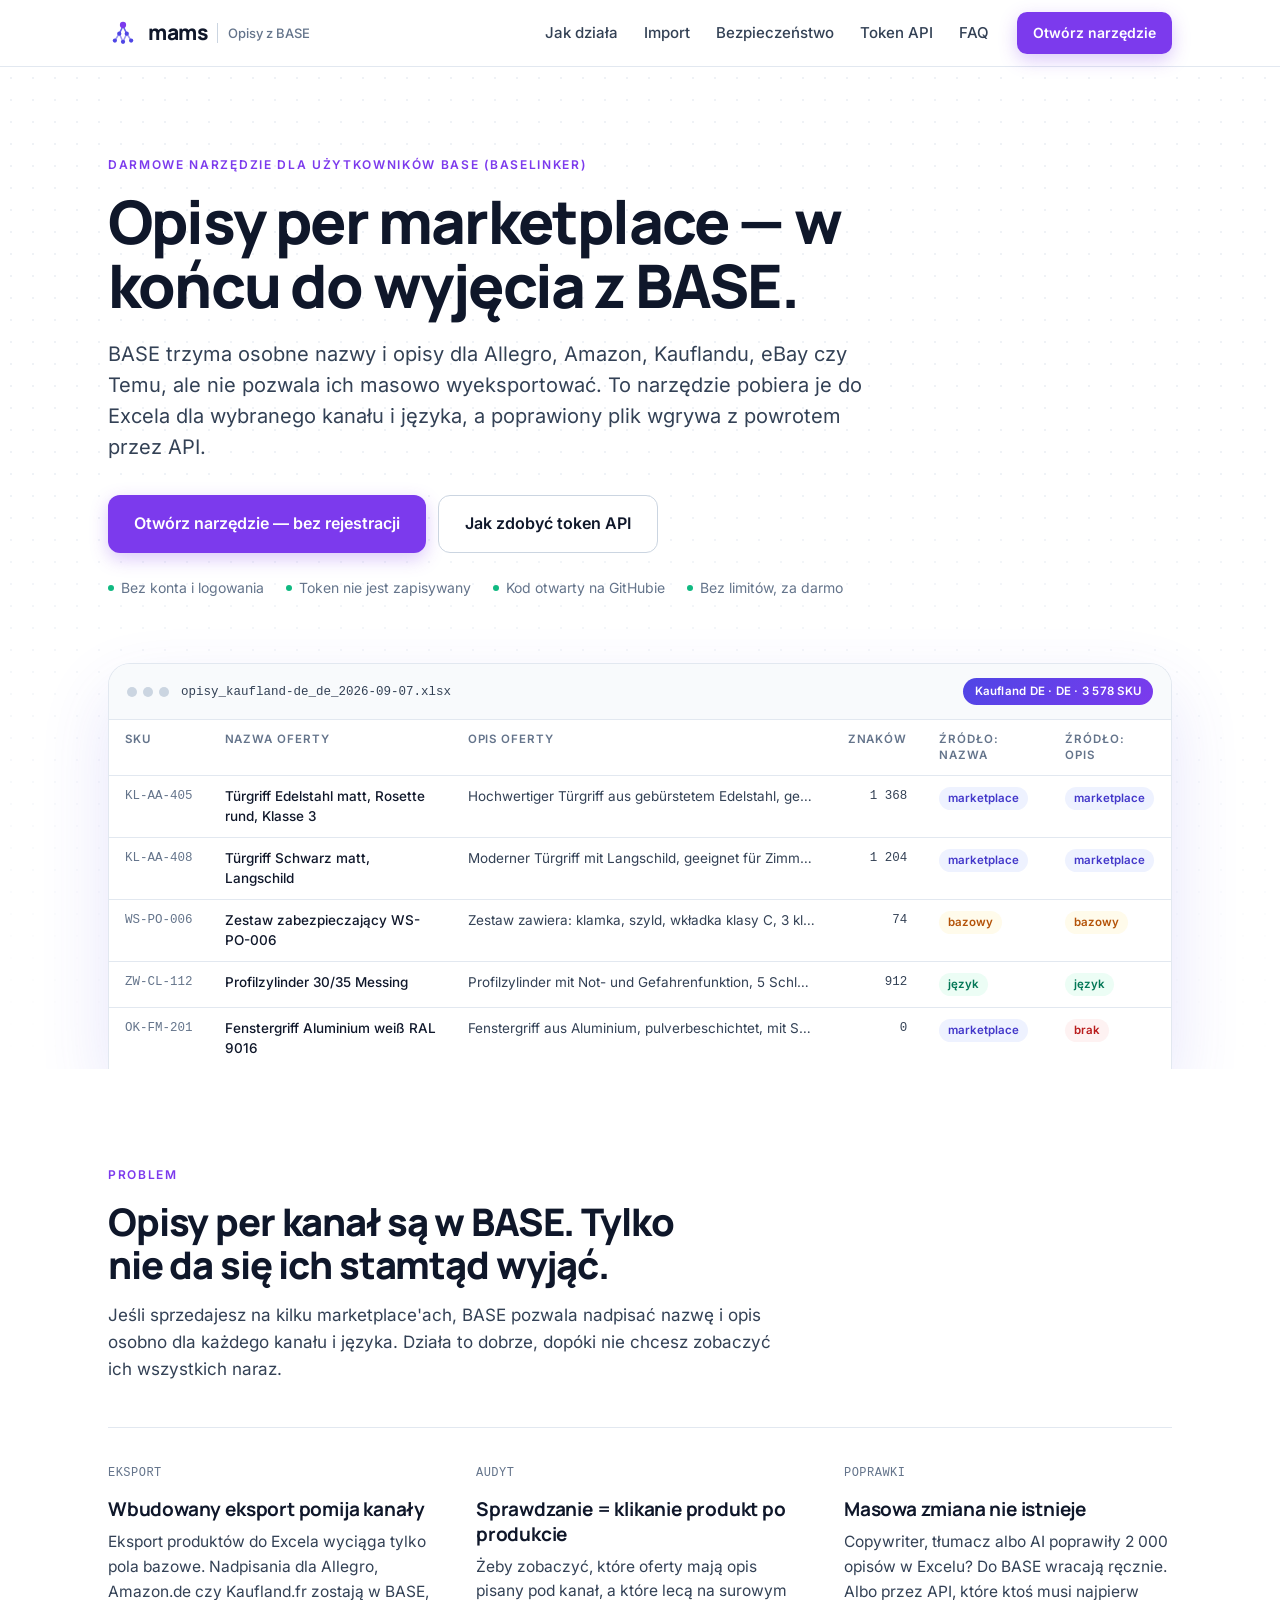
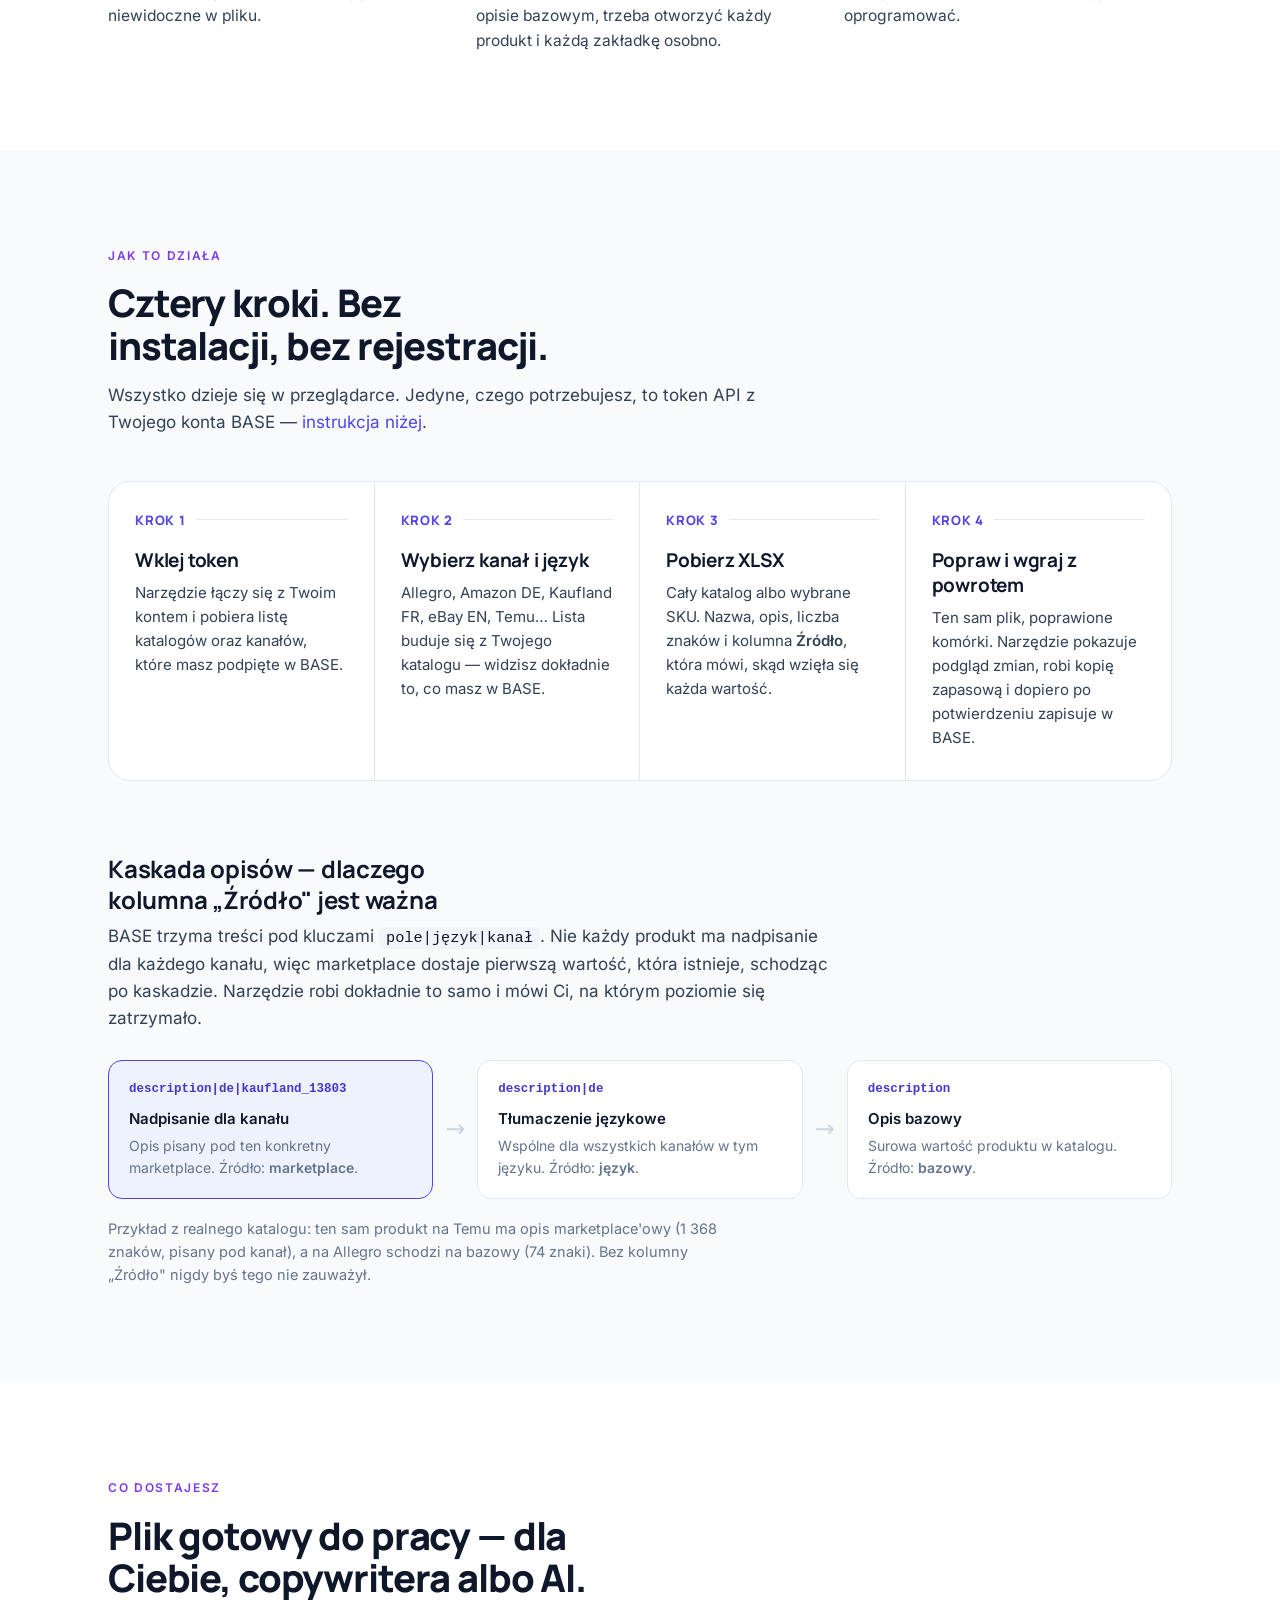
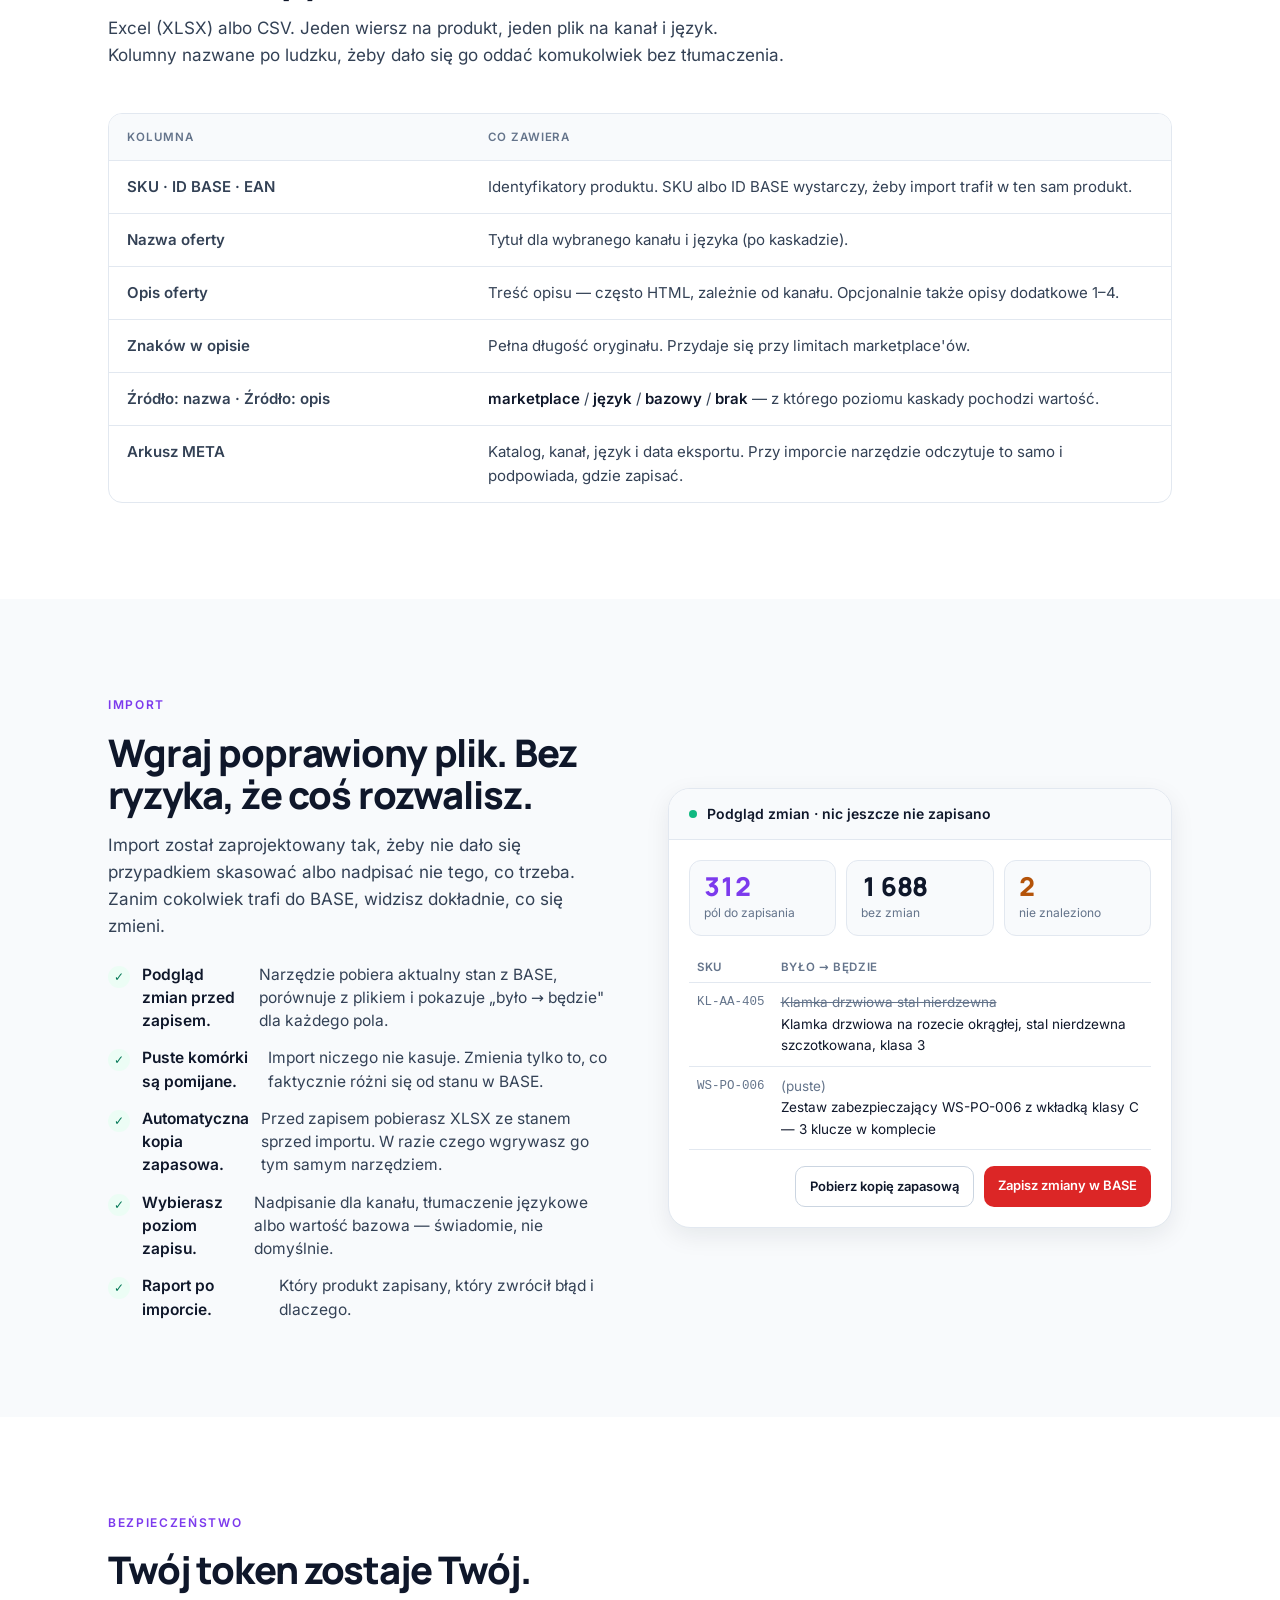
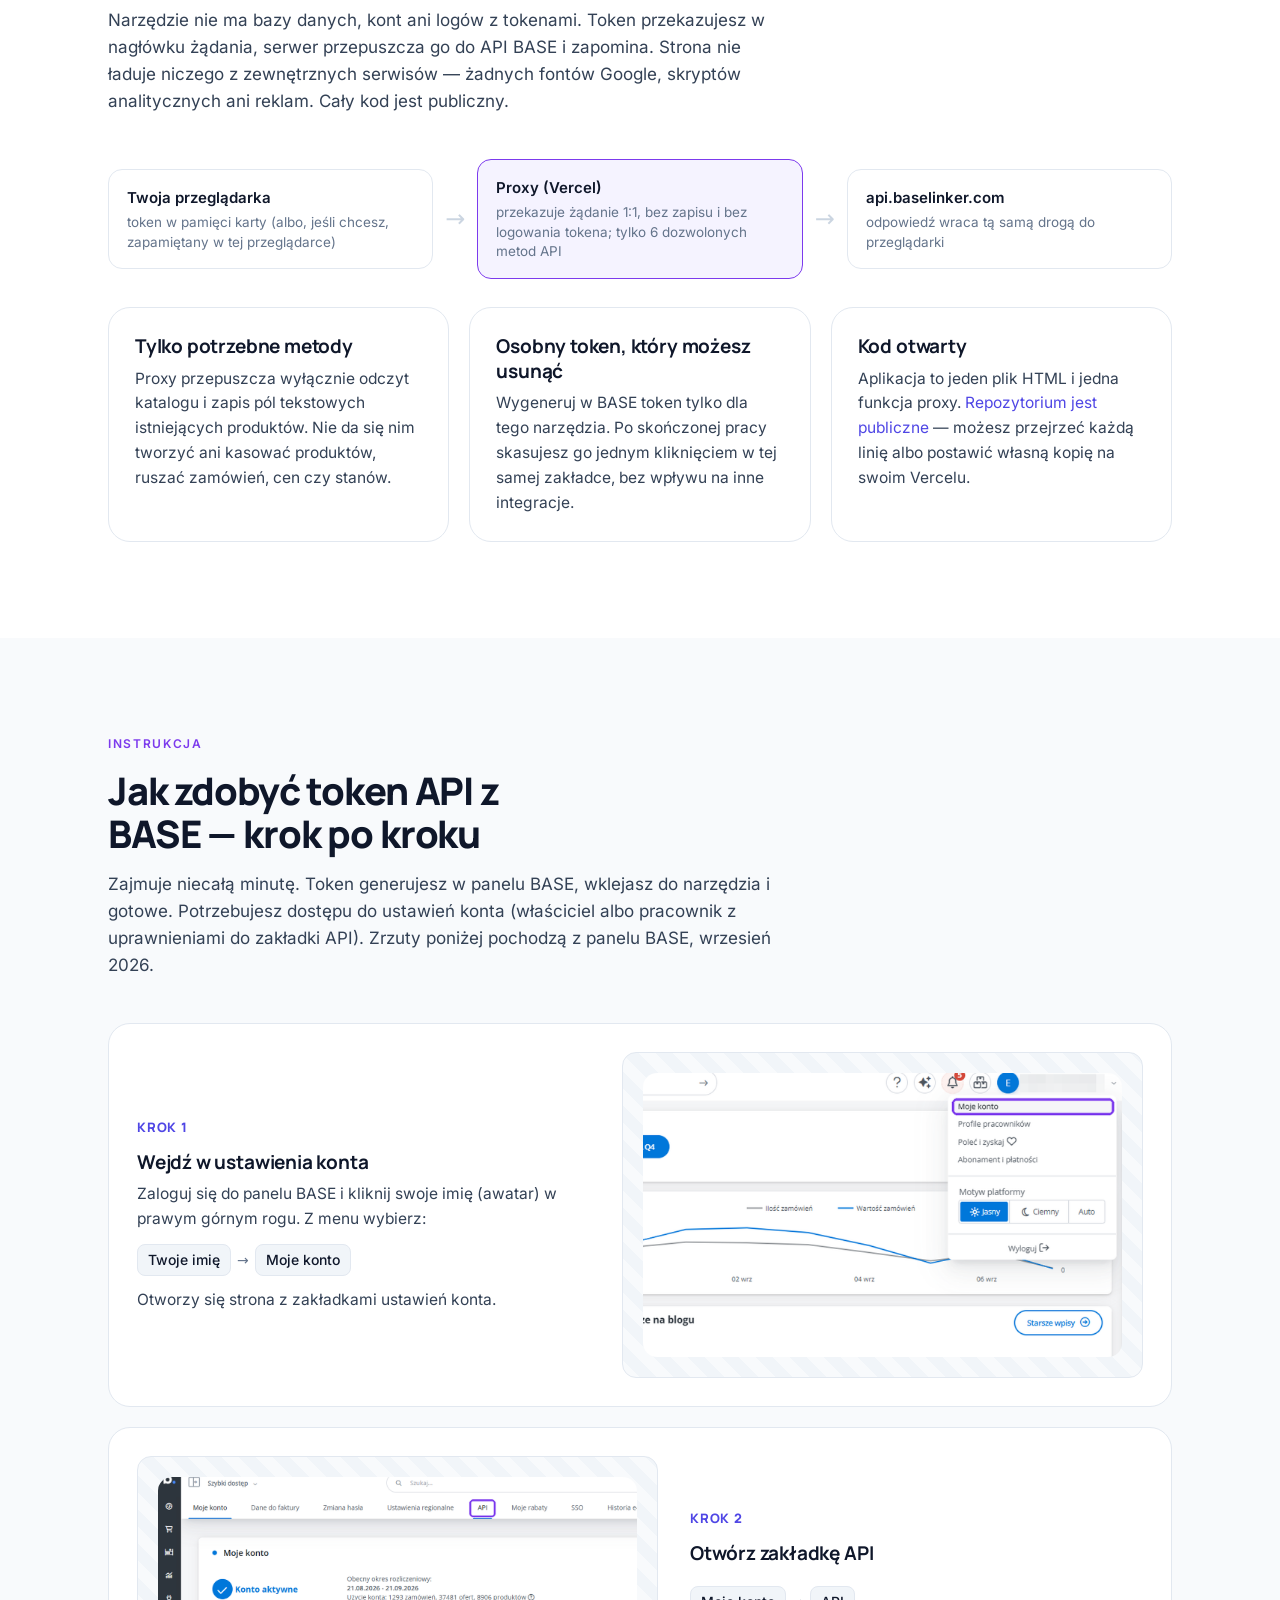
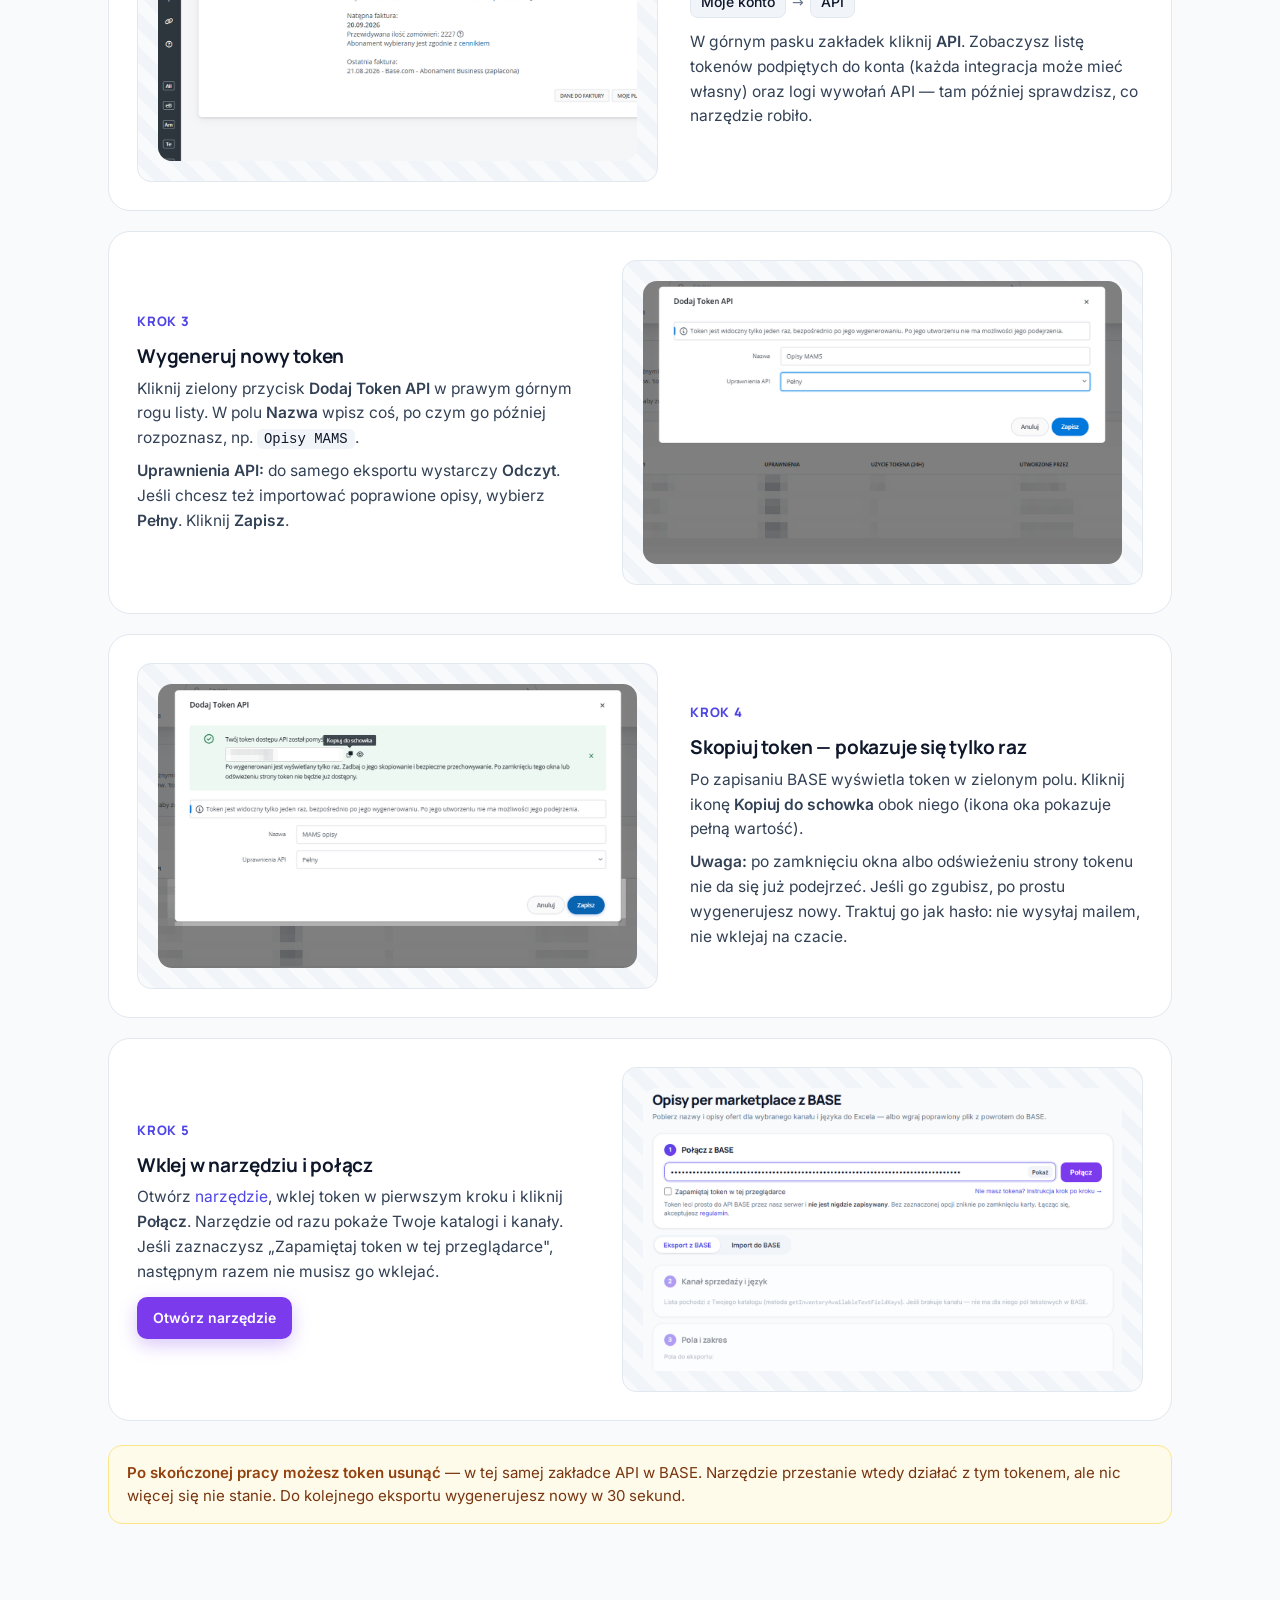
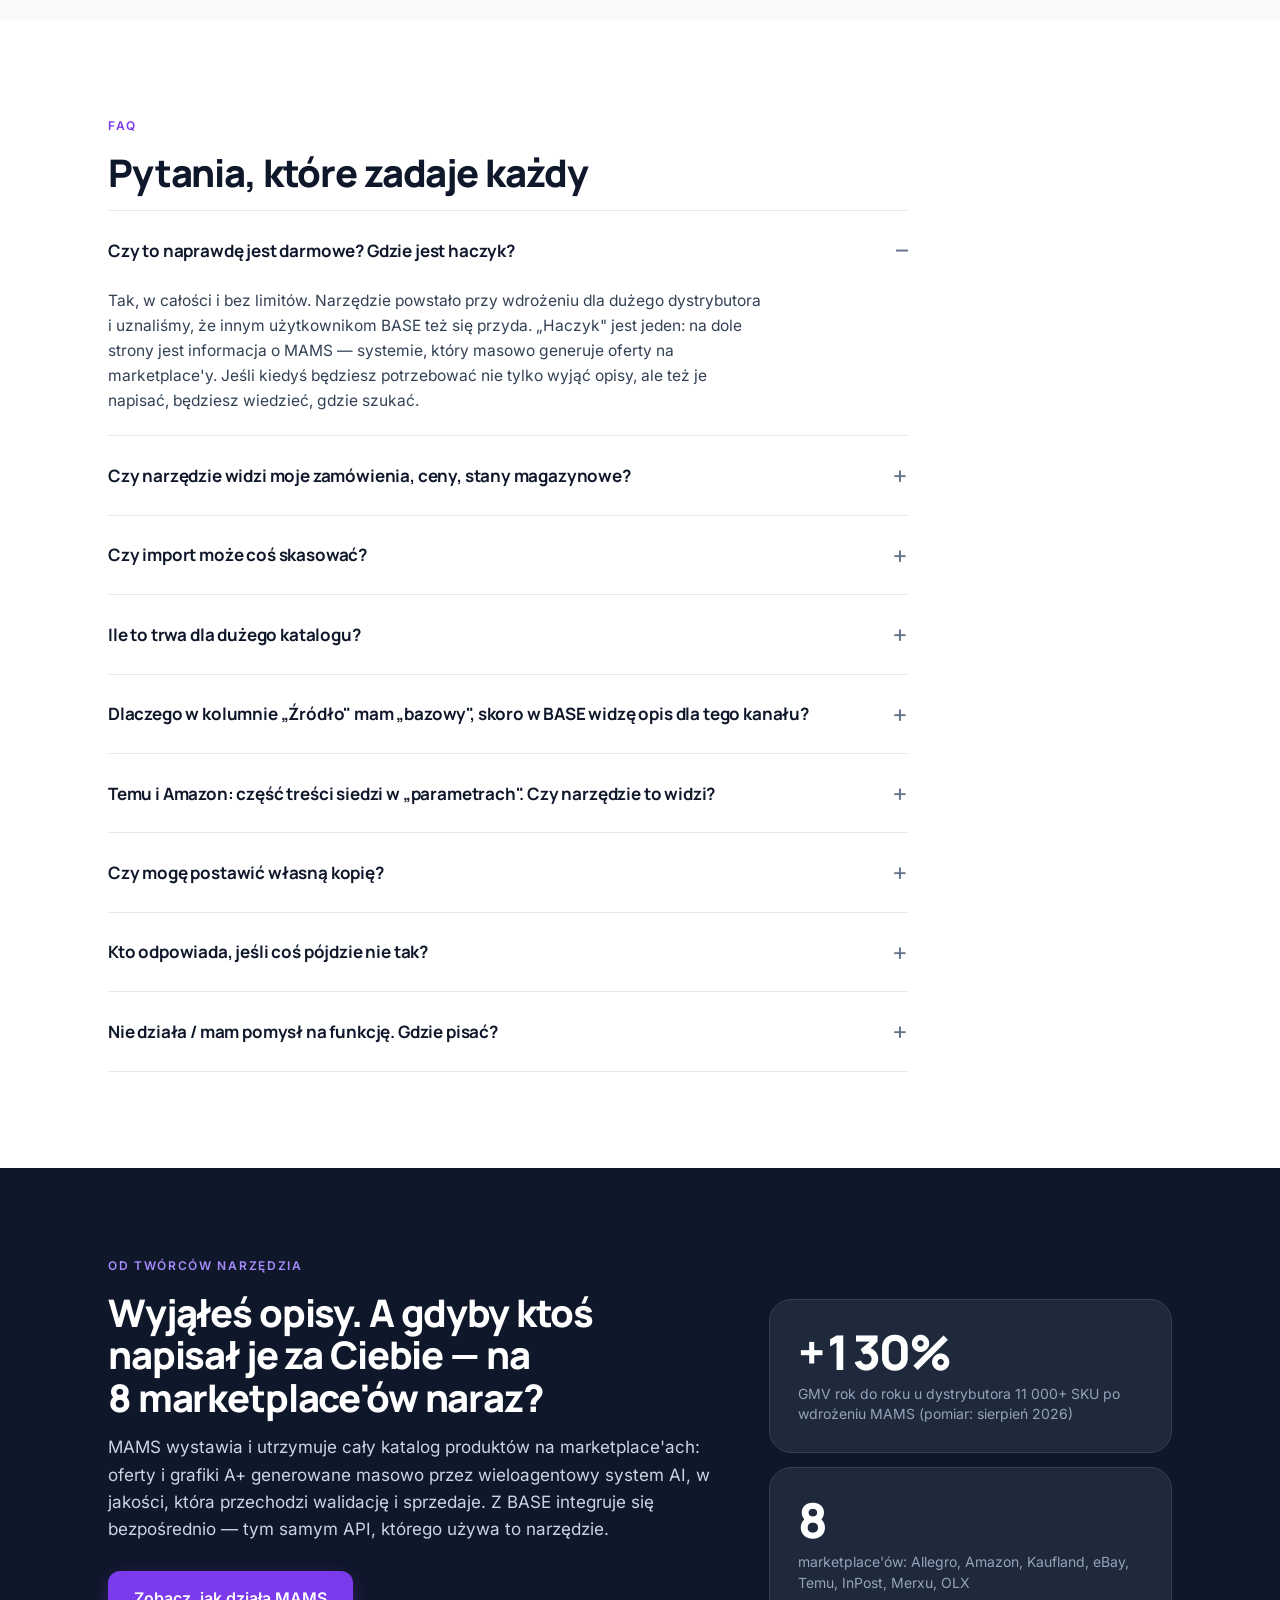
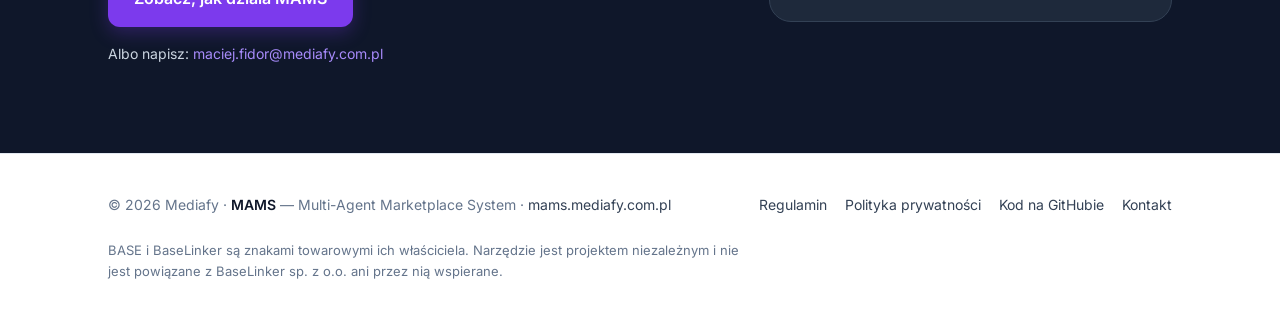
==== commit c855abd7: "Instrukcja tokena wg realnego panelu BASE + zrzuty (zanonimizowane), czytelniejsze kafelki kanałów, " ====
--- a/index.html
+++ b/index.html
@@ -9,7 +9,9 @@
 <meta property="og:description" content="Wyciągnij nazwy i opisy ofert z BASE dla wybranego marketplace'u i języka do XLSX. Popraw. Wgraj z powrotem. Bez rejestracji, token nie jest zapisywany. Za darmo.">
 <meta property="og:type" content="website">
 <meta property="og:locale" content="pl_PL">
-<meta property="og:image" content="og.png">
+<meta property="og:image" content="https://opisy-z-base.vercel.app/og.png">
+<meta property="og:url" content="https://opisy-z-base.vercel.app/">
+<meta name="twitter:card" content="summary_large_image">
 <link rel="icon" href="favicon.svg" type="image/svg+xml">
 <link rel="stylesheet" href="fonts.css">
 <style>
@@ -395,22 +397,22 @@
 <section id="token" style="background:var(--surface)"><div class="wrap">
   <div class="eyebrow">Instrukcja</div>
   <h2>Jak zdobyć token API z BASE — krok po kroku</h2>
-  <p class="lead-sec">Zajmuje niecałą minutę. Token generujesz w panelu BASE, wklejasz do narzędzia i gotowe. Potrzebujesz dostępu do ustawień konta (właściciel albo użytkownik z uprawnieniami do API).</p>
+  <p class="lead-sec">Zajmuje niecałą minutę. Token generujesz w panelu BASE, wklejasz do narzędzia i gotowe. Potrzebujesz dostępu do ustawień konta (właściciel albo pracownik z uprawnieniami do zakładki API). Zrzuty poniżej pochodzą z panelu BASE, wrzesień 2026.</p>
   <div class="guide">
     <div class="gstep">
-      <div class="gtext"><span class="n">KROK 1</span><h3>Wejdź w ustawienia konta</h3><p>Zaloguj się do panelu BASE. W lewym menu, na samym dole, otwórz:</p><div class="path"><span>Konto i inne</span><i>→</i><span>Moje konto</span></div><p>Zobaczysz zakładki z ustawieniami konta.</p></div>
+      <div class="gtext"><span class="n">KROK 1</span><h3>Wejdź w ustawienia konta</h3><p>Zaloguj się do panelu BASE i kliknij swoje imię (awatar) w prawym górnym rogu. Z menu wybierz:</p><div class="path"><span>Twoje imię</span><i>→</i><span>Moje konto</span></div><p>Otworzy się strona z zakładkami ustawień konta.</p></div>
       <div class="shot" data-shot="token-1">Zrzut ekranu: menu „Konto i inne → Moje konto"</div>
     </div>
     <div class="gstep">
-      <div class="gtext"><span class="n">KROK 2</span><h3>Otwórz zakładkę API</h3><div class="path"><span>Moje konto</span><i>→</i><span>API</span></div><p>Tu znajdziesz listę tokenów API podpiętych do konta. Każda integracja (sklep, kurier, narzędzie zewnętrzne) może mieć własny.</p></div>
+      <div class="gtext"><span class="n">KROK 2</span><h3>Otwórz zakładkę API</h3><div class="path"><span>Moje konto</span><i>→</i><span>API</span></div><p>W górnym pasku zakładek kliknij <b>API</b>. Zobaczysz listę tokenów podpiętych do konta (każda integracja może mieć własny) oraz logi wywołań API — tam później sprawdzisz, co narzędzie robiło.</p></div>
       <div class="shot" data-shot="token-2">Zrzut ekranu: zakładka „API" w ustawieniach konta</div>
     </div>
     <div class="gstep">
-      <div class="gtext"><span class="n">KROK 3</span><h3>Wygeneruj nowy token</h3><p>Kliknij przycisk dodawania tokena. W polu nazwy wpisz coś, po czym go później rozpoznasz, np. <span class="mono">Opisy MAMS</span>. Jeśli BASE pyta o uprawnienia, wystarczy dostęp do <b>Produktów / Katalogu</b> (odczyt i zapis). Zamówienia, magazyn i faktury nie są potrzebne.</p></div>
+      <div class="gtext"><span class="n">KROK 3</span><h3>Wygeneruj nowy token</h3><p>Kliknij zielony przycisk <b>Dodaj Token API</b> w prawym górnym rogu listy. W polu <b>Nazwa</b> wpisz coś, po czym go później rozpoznasz, np. <span class="mono">Opisy MAMS</span>.</p><p><b>Uprawnienia API:</b> do samego eksportu wystarczy <b>Odczyt</b>. Jeśli chcesz też importować poprawione opisy, wybierz <b>Pełny</b>. Kliknij <b>Zapisz</b>.</p></div>
       <div class="shot" data-shot="token-3">Zrzut ekranu: formularz nowego tokena z nazwą „Opisy MAMS"</div>
     </div>
     <div class="gstep">
-      <div class="gtext"><span class="n">KROK 4</span><h3>Skopiuj token</h3><p>Token to długi ciąg znaków w formacie <span class="mono">1234567-8901234-ABCDEF…</span>. Skopiuj go w całości — ikoną kopiowania obok tokena albo zaznacz i <span class="mono">Ctrl+C</span>.</p><p>Traktuj go jak hasło: nie wysyłaj mailem, nie wklejaj na czacie.</p></div>
+      <div class="gtext"><span class="n">KROK 4</span><h3>Skopiuj token — pokazuje się tylko raz</h3><p>Po zapisaniu BASE wyświetla token w zielonym polu. Kliknij ikonę <b>Kopiuj do schowka</b> obok niego (ikona oka pokazuje pełną wartość).</p><p><b>Uwaga:</b> po zamknięciu okna albo odświeżeniu strony tokenu nie da się już podejrzeć. Jeśli go zgubisz, po prostu wygenerujesz nowy. Traktuj go jak hasło: nie wysyłaj mailem, nie wklejaj na czacie.</p></div>
       <div class="shot" data-shot="token-4">Zrzut ekranu: wygenerowany token z ikoną kopiowania</div>
     </div>
     <div class="gstep">
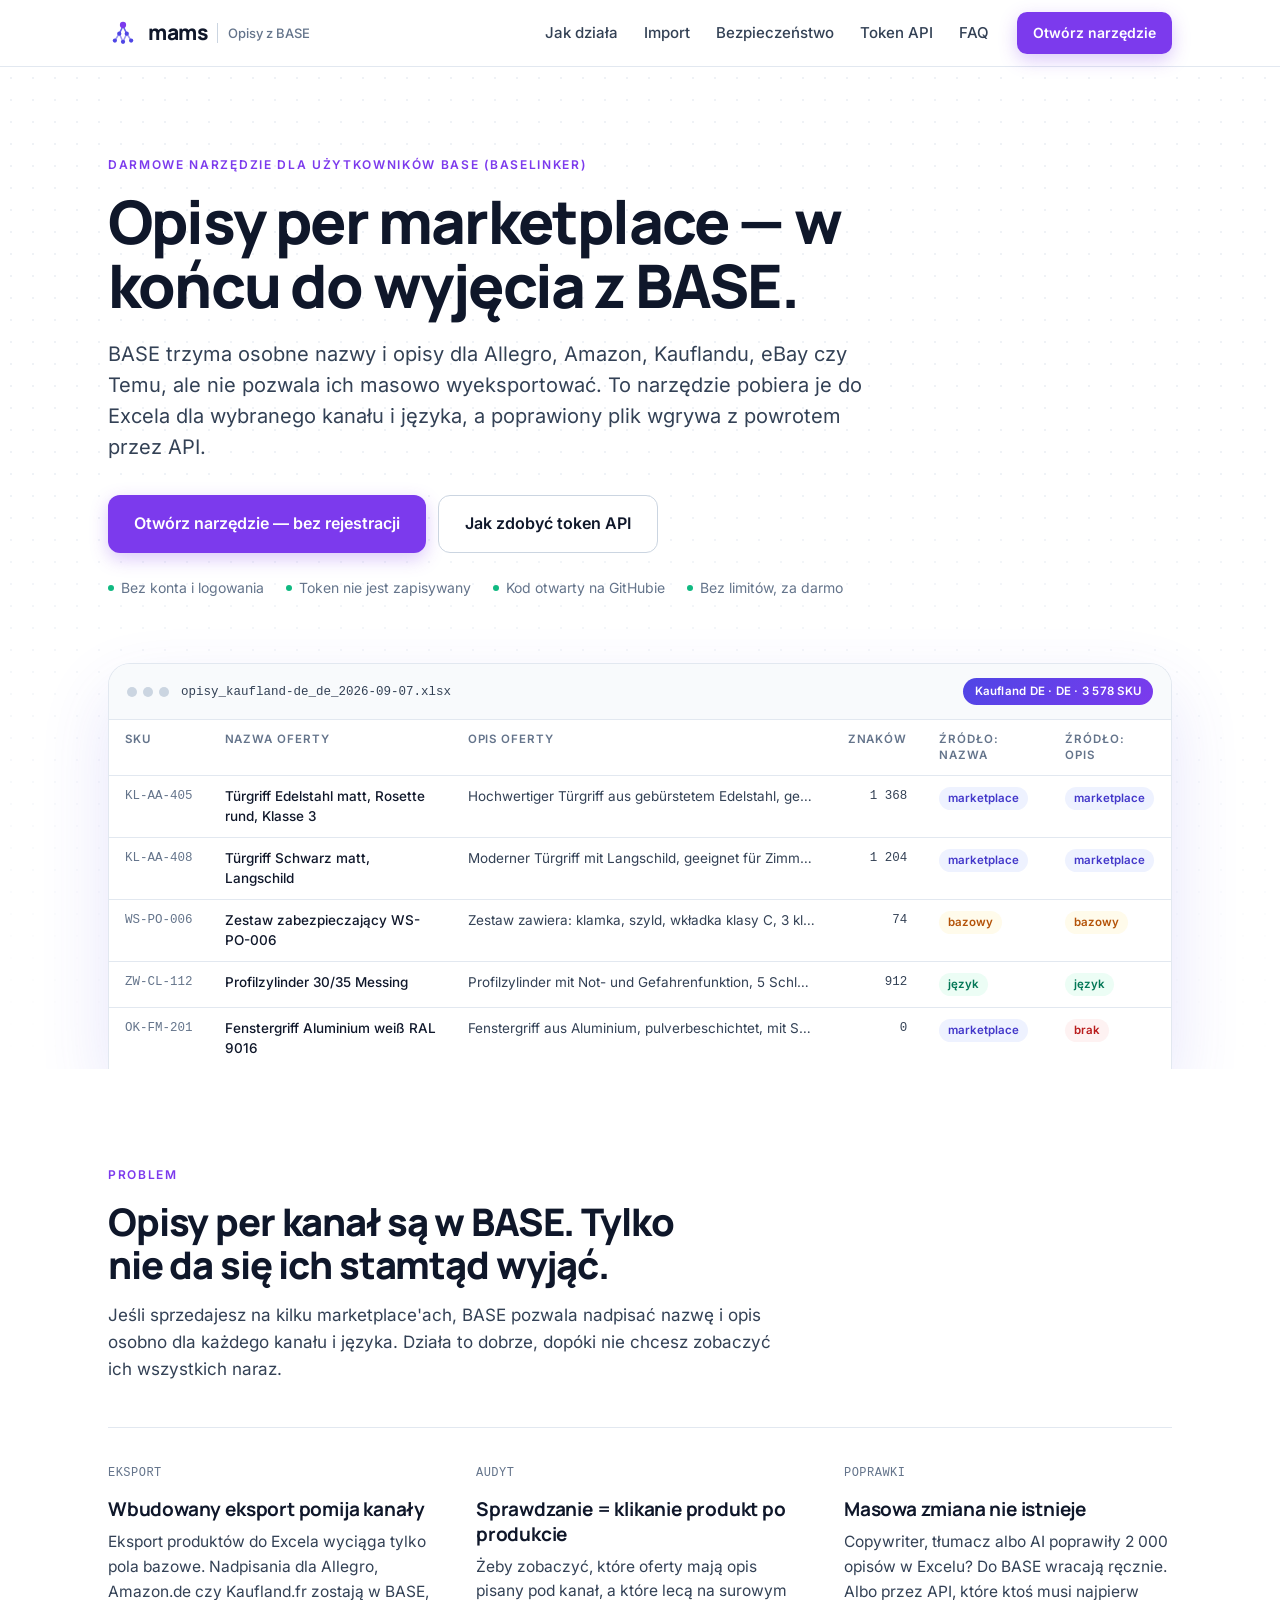
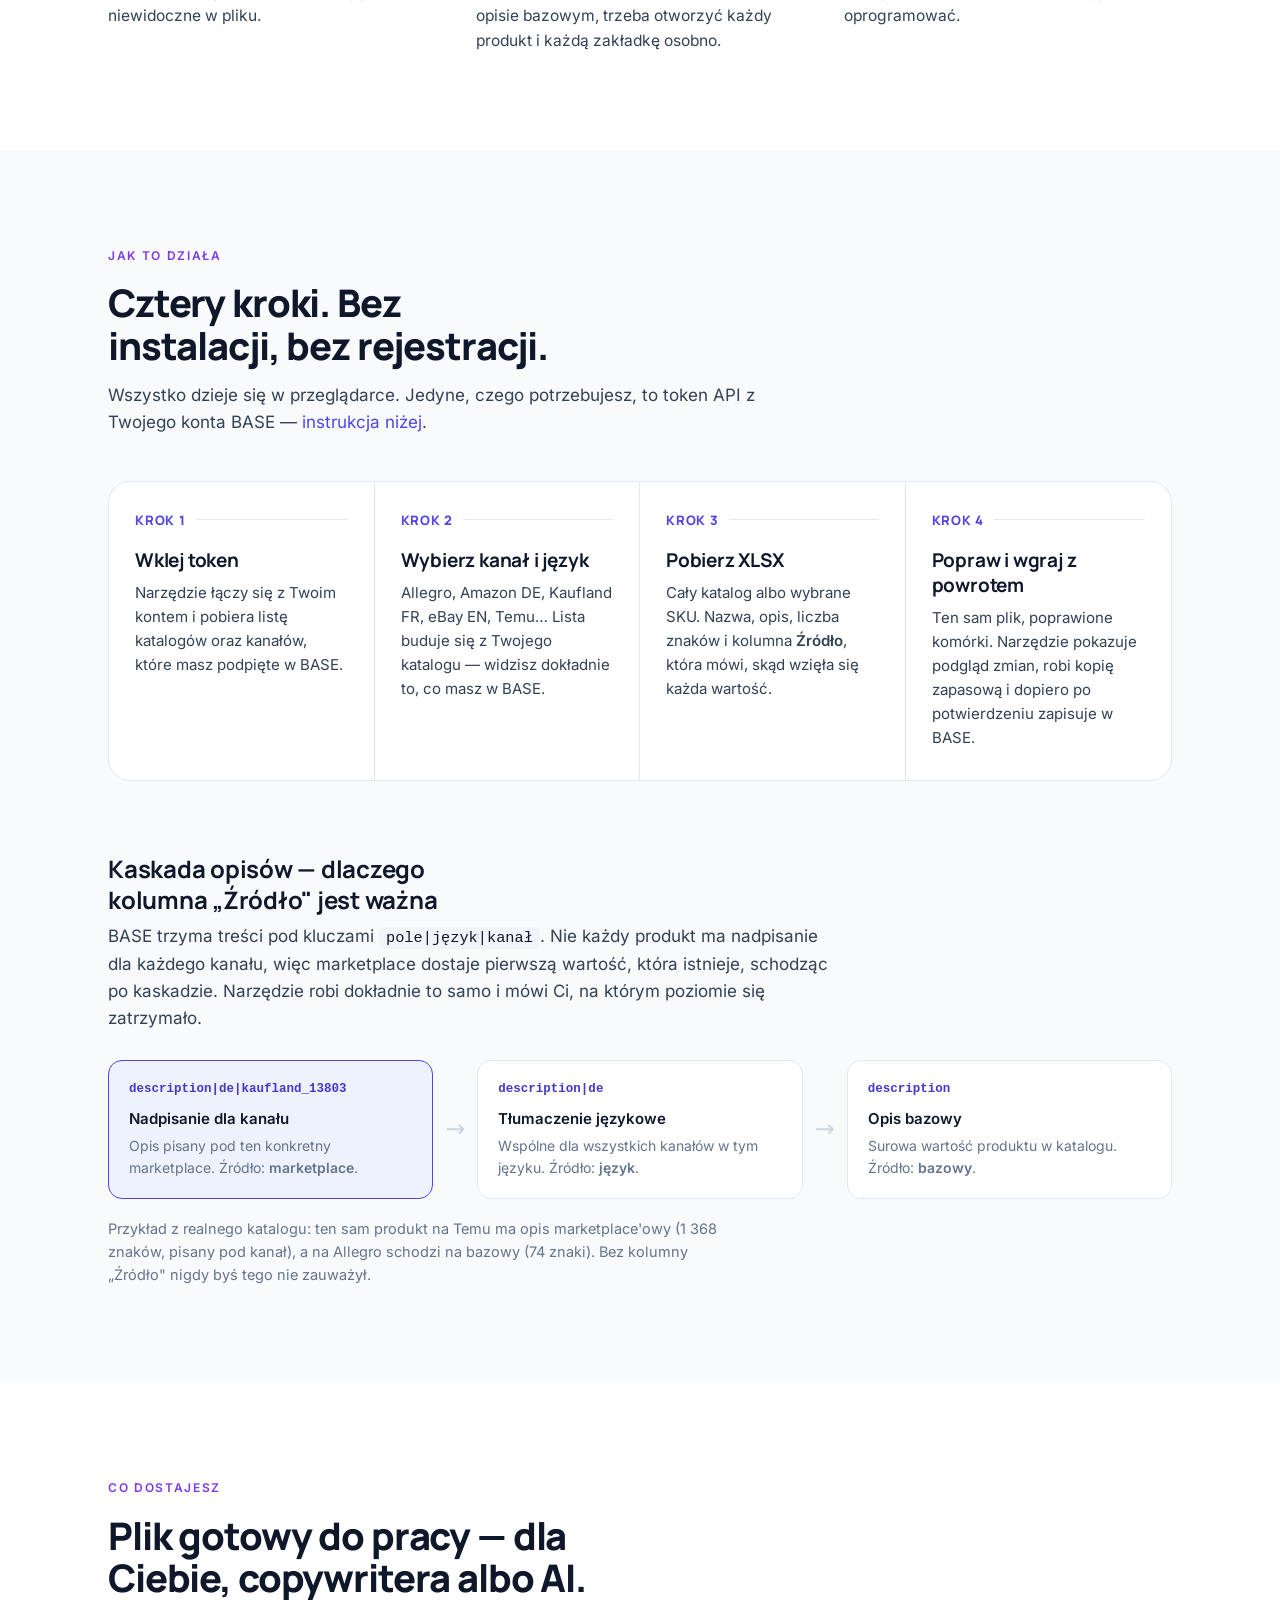
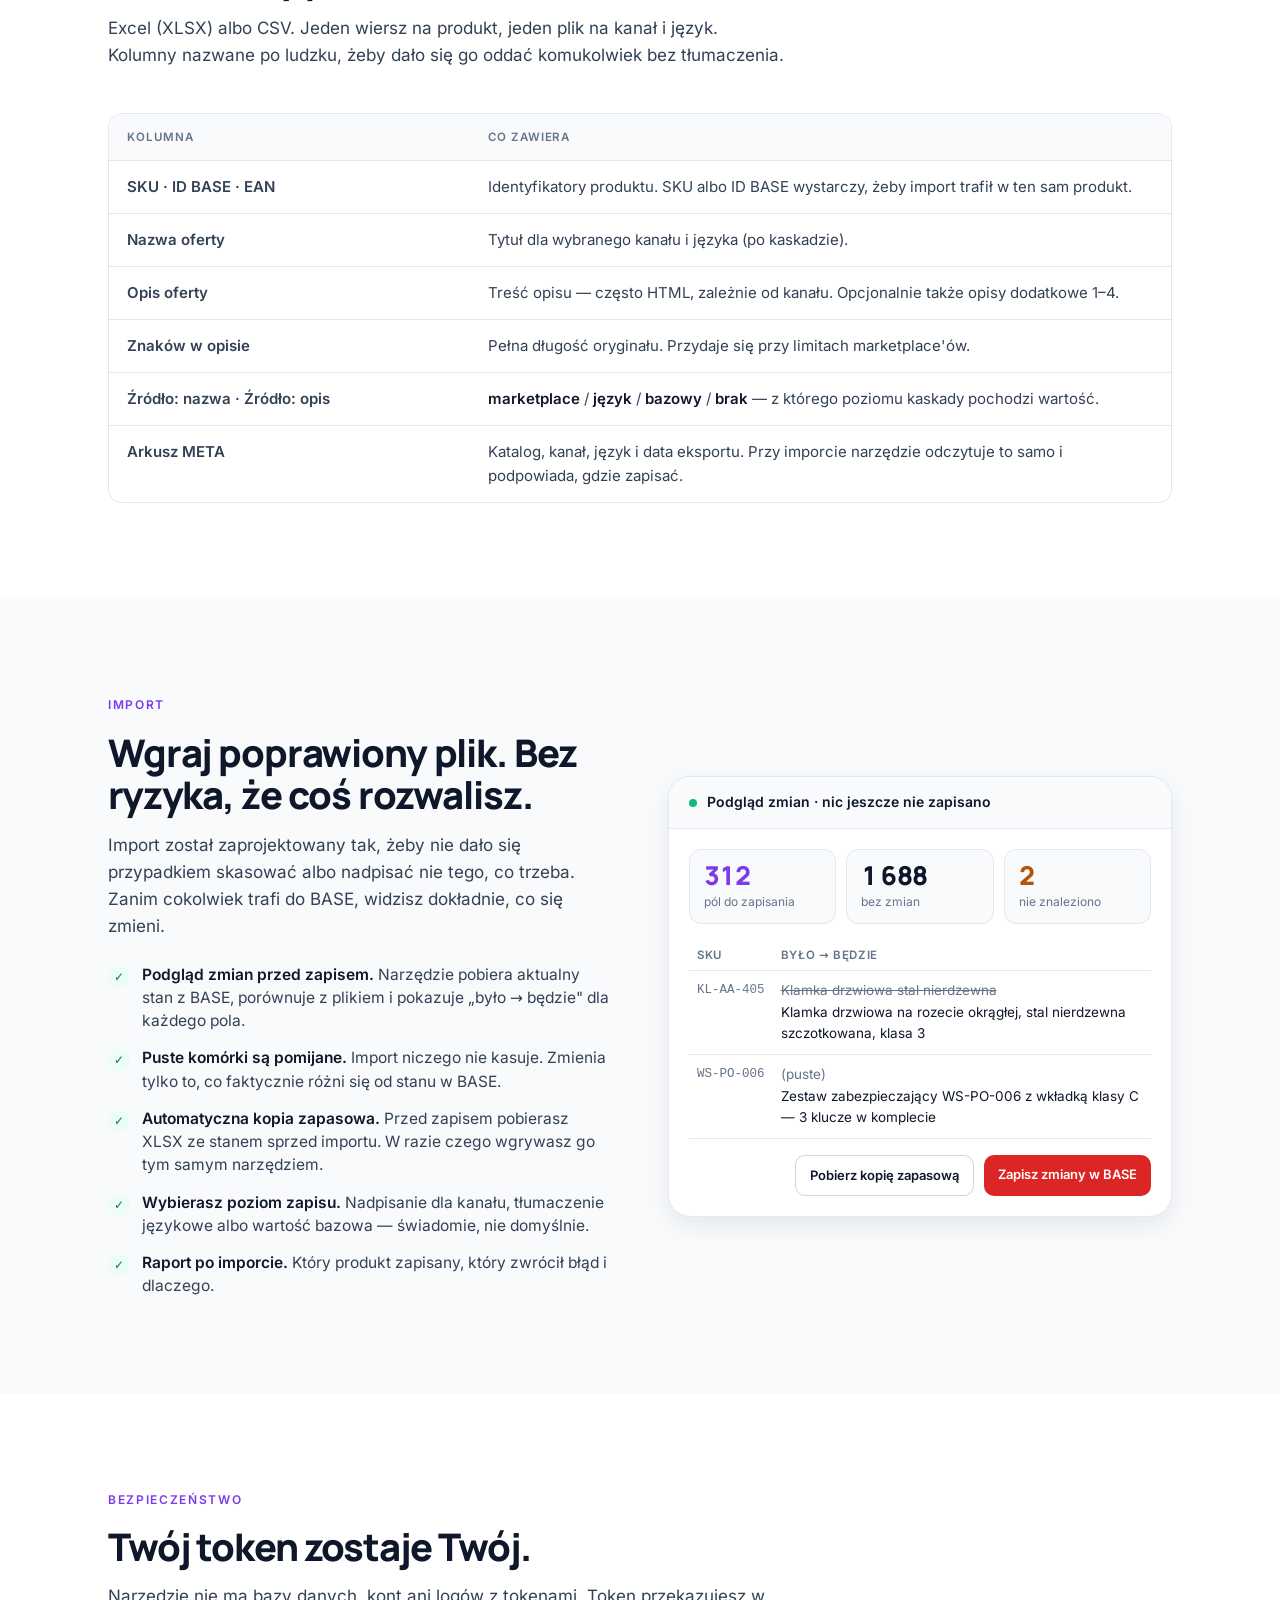
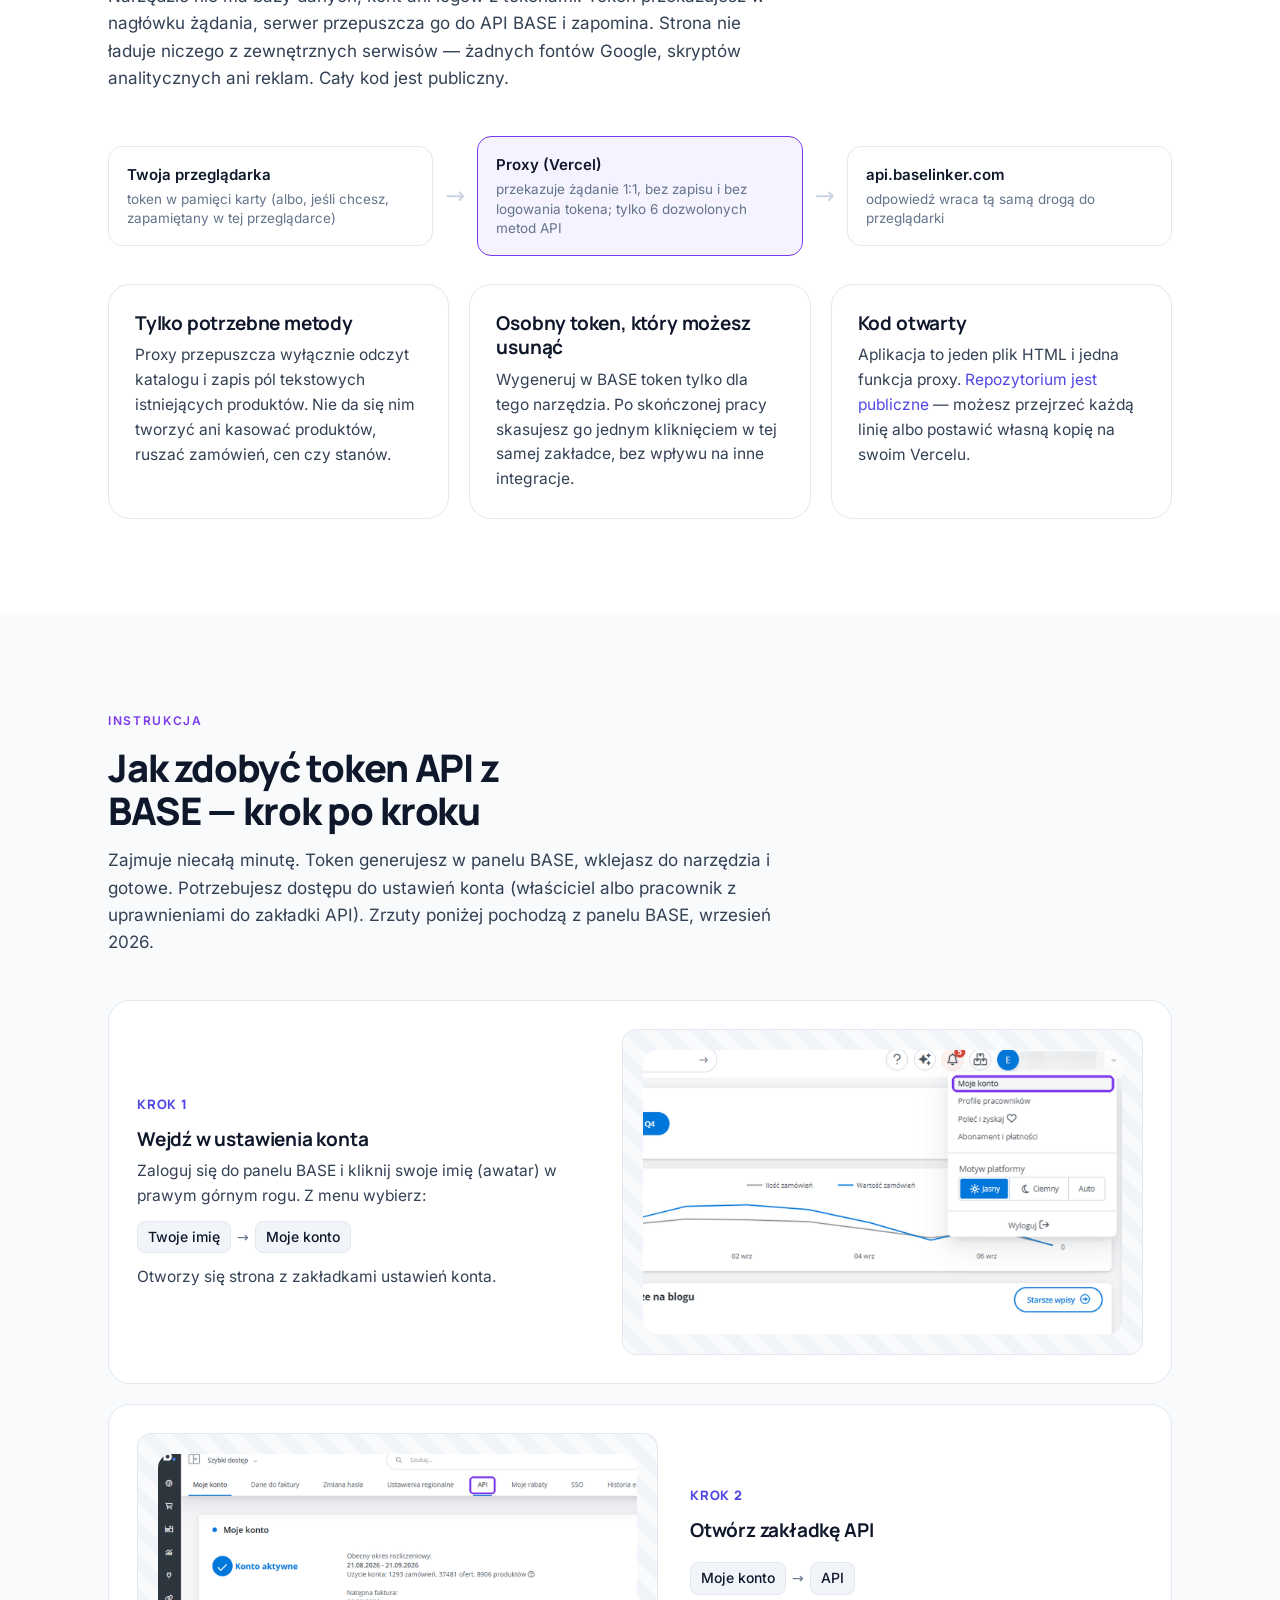
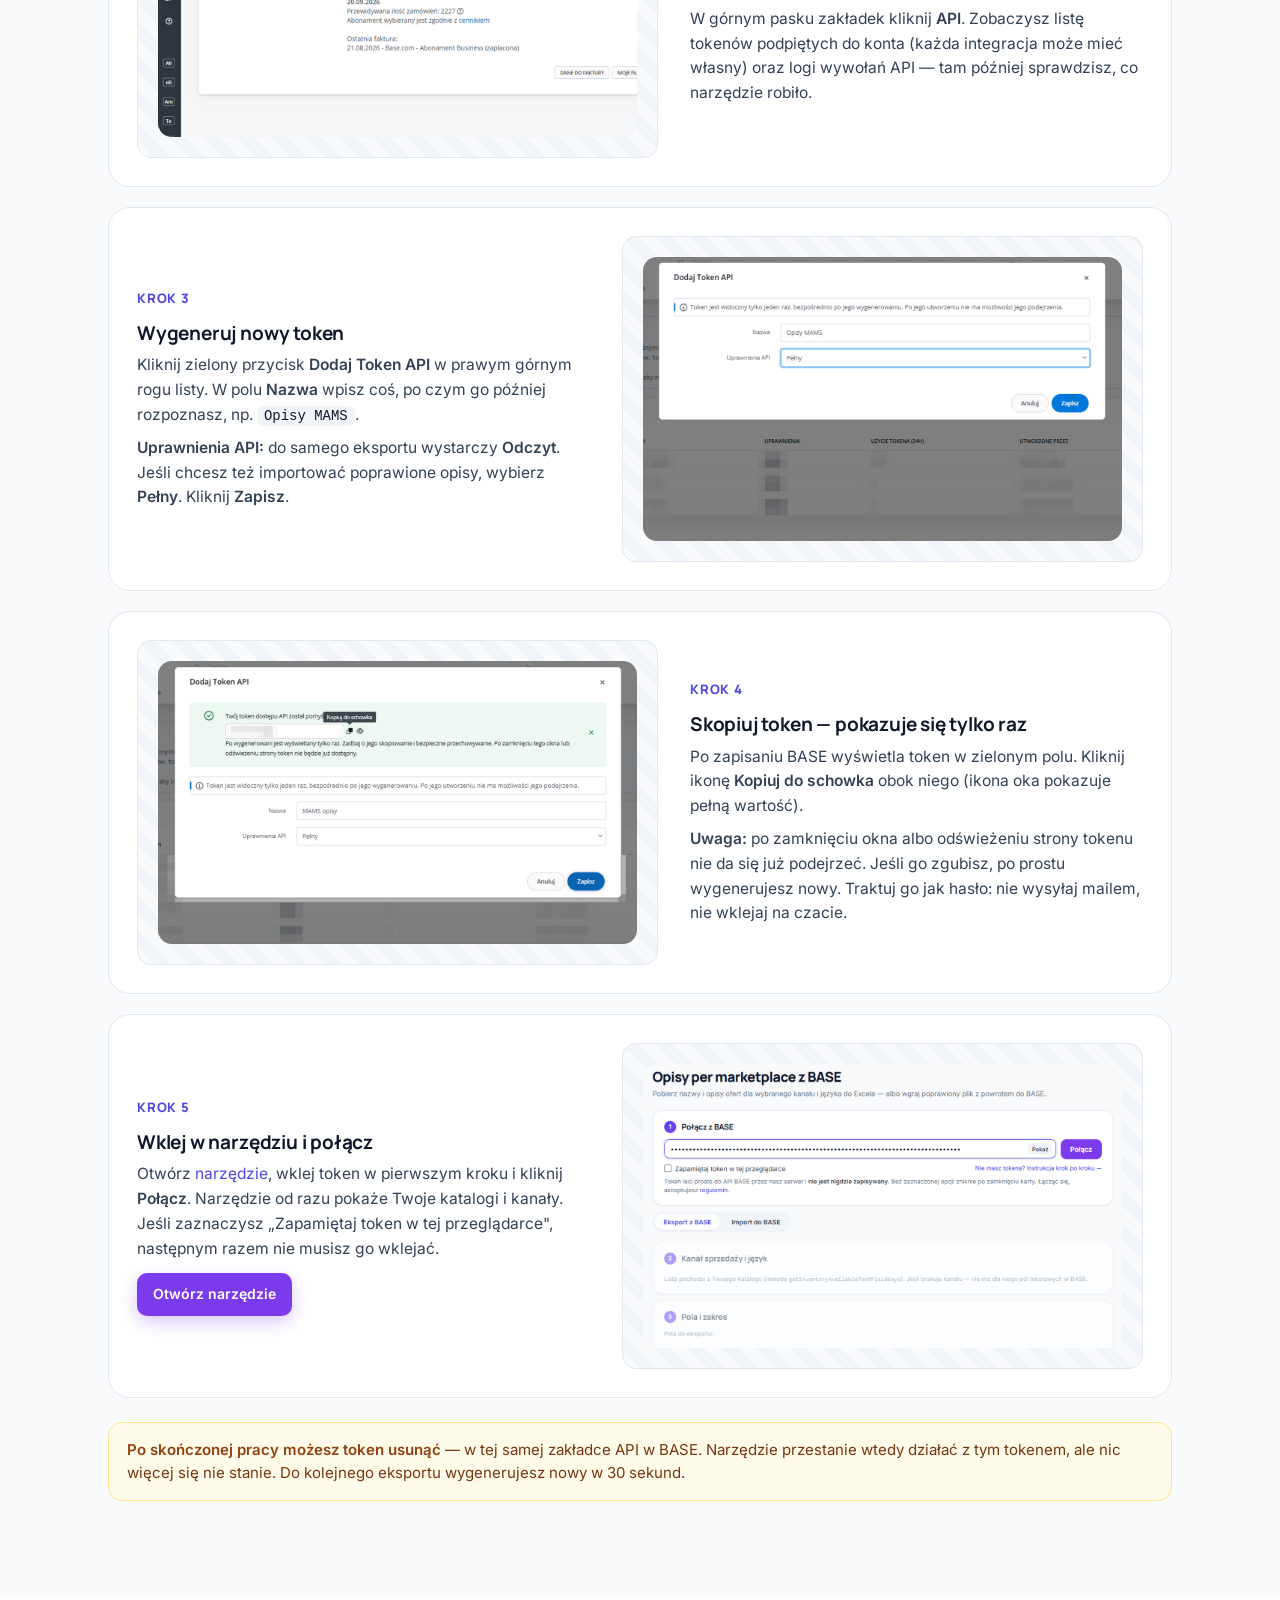
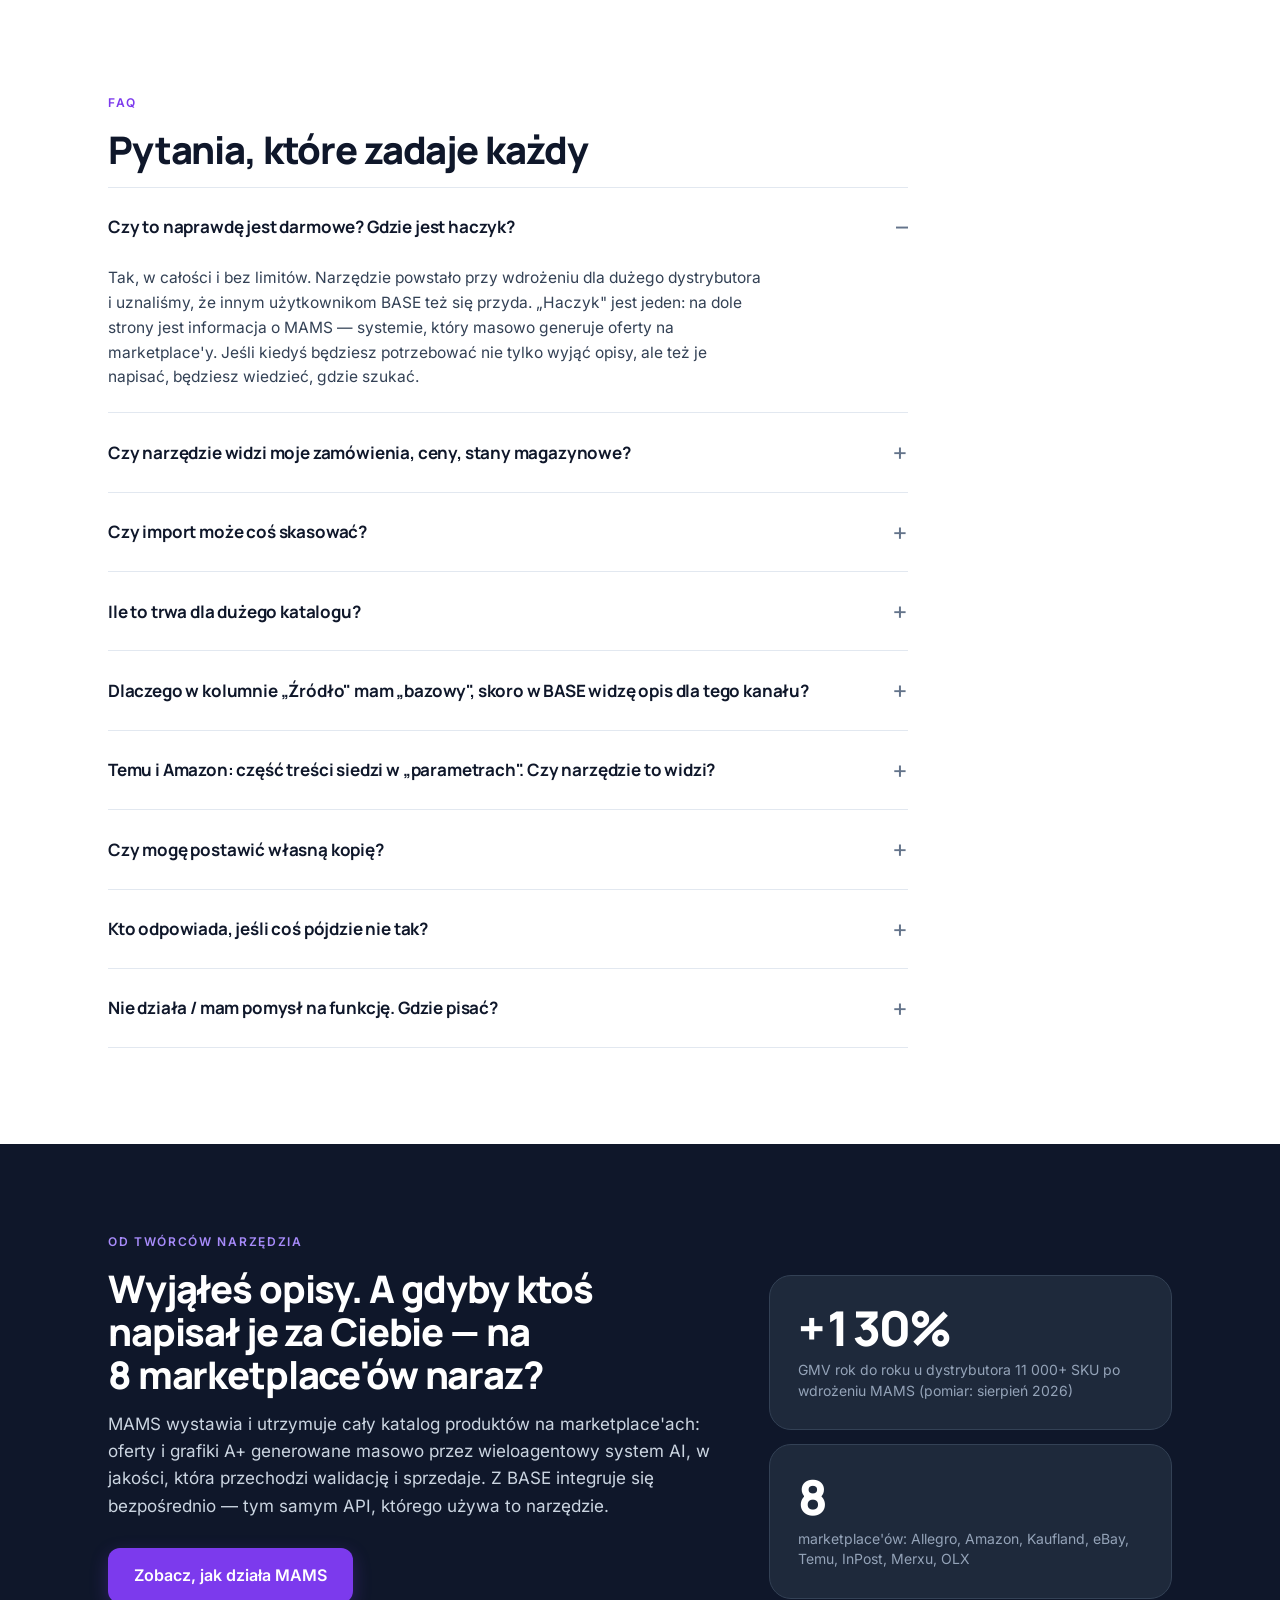
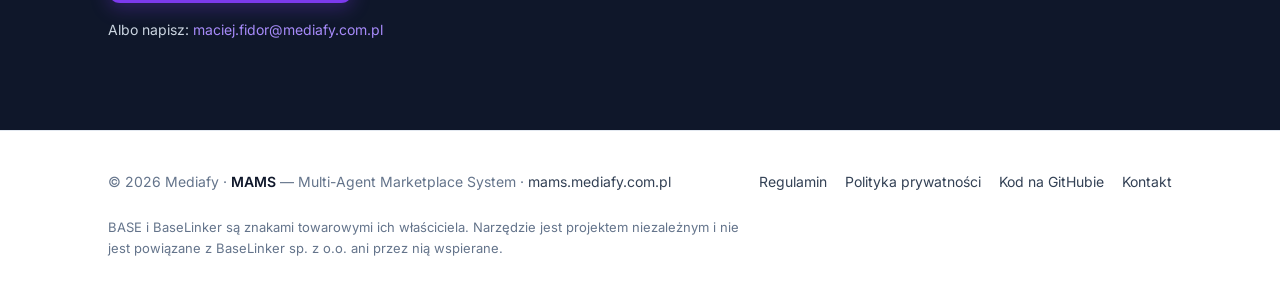
==== commit bc8aae5c: "Mobile: hero CTA/trust, nagłówek mocka, tabela kolumn stackowana, checklista, zrzuty klikalne" ====
--- a/index.html
+++ b/index.html
@@ -78,7 +78,9 @@
 
 /* mock pliku — teza strony */
 .mock{margin-top:64px;background:#fff;border:1px solid var(--line);border-radius:var(--r-lg) var(--r-lg) 0 0;border-bottom:0;box-shadow:var(--sh-glow);overflow:hidden}
-.mock .head{display:flex;align-items:center;gap:12px;padding:14px 18px;border-bottom:1px solid var(--line);background:var(--surface);font-size:13px}
+.mock .head{display:flex;align-items:center;gap:12px;padding:14px 18px;border-bottom:1px solid var(--line);background:var(--surface);font-size:13px;min-width:0}
+.mock .head .f{flex:1;min-width:0;overflow:hidden;text-overflow:ellipsis;white-space:nowrap}
+.mock .head .pill{white-space:nowrap;flex-shrink:0}
 .mock .head .d{display:flex;gap:6px}.mock .head .d i{width:10px;height:10px;border-radius:50%;background:var(--line-2);display:block}
 .mock .head .f{font-family:var(--fm);color:var(--ink-soft);font-size:12.5px}
 .mock .head .pill{margin-left:auto;background:var(--grad);color:#fff;padding:4px 12px;border-radius:999px;font-size:11.5px;font-weight:600;letter-spacing:.02em}
@@ -136,6 +138,7 @@
 .check li{display:flex;gap:12px;align-items:flex-start;font-size:15.5px;color:var(--ink-soft);line-height:1.5}
 .check li::before{content:"✓";flex-shrink:0;width:22px;height:22px;border-radius:50%;background:#ECFDF5;color:#047857;font-weight:700;display:flex;align-items:center;justify-content:center;font-size:12px;margin-top:3px}
 .check li b{color:var(--ink)}
+.check li>span{flex:1;min-width:0}
 .panel{background:#fff;border:1px solid var(--line);border-radius:var(--r-lg);box-shadow:var(--sh-card);overflow:hidden}
 .panel .ph{background:var(--surface);border-bottom:1px solid var(--line);padding:14px 20px;font-weight:600;font-size:14px;display:flex;align-items:center;gap:10px}
 .panel .ph i{width:8px;height:8px;border-radius:50%;background:var(--success);display:inline-block}
@@ -177,6 +180,7 @@
 .path span{background:var(--surface-2);border:1px solid var(--line);border-radius:8px;padding:4px 10px;font-weight:500}
 .path i{color:var(--muted);font-style:normal}
 .shot{aspect-ratio:16/10;border-radius:var(--r);border:1px solid var(--line);background:repeating-linear-gradient(45deg,#F8FAFC 0 12px,#F1F5F9 12px 24px);display:flex;align-items:center;justify-content:center;color:var(--muted);font-size:13px;text-align:center;padding:20px;overflow:hidden}
+.shot a{display:block;width:100%;height:100%}
 .shot img{width:100%;height:100%;object-fit:cover;border-radius:var(--r)}
 .warn{background:#FFFBEB;border:1px solid #FDE68A;color:#78350F;border-radius:var(--r);padding:16px 18px;font-size:15px;margin-top:24px;line-height:1.5}
 .warn b{color:#92400E}
@@ -225,6 +229,22 @@
 }
 @media (max-width:600px){
   .wrap{padding:0 20px}
+  .hero .cta{flex-direction:column}
+  .hero .cta .btn{width:100%}
+  .trust{display:grid;grid-template-columns:1fr 1fr;gap:10px 14px}
+  .mock .head{padding:12px 14px}
+  .tbl{min-width:0}
+  .tbl tr{display:block;padding:4px 0}
+  .tbl th{display:none}
+  .tbl td{display:block;width:auto;padding:6px 16px;border:0}
+  .tbl td:first-child{padding-top:14px;color:var(--ink)}
+  .tbl td:last-child{padding-bottom:14px;border-bottom:1px solid var(--line)}
+  .tbl tr:last-child td:last-child{border-bottom:0}
+  .stats{grid-template-columns:1fr 1fr 1fr;gap:6px}
+  .stat{padding:10px}
+  .stat .v{font-size:22px}
+  .pact{flex-direction:column}
+  .pact span{text-align:center}
   .steps{grid-template-columns:1fr}
   .stp{border-right:0;border-bottom:1px solid var(--line)}.stp:last-child{border-bottom:0}
   .brand small{display:none}
@@ -348,11 +368,11 @@
       <h2>Wgraj poprawiony plik. Bez ryzyka, że coś rozwalisz.</h2>
       <p style="color:var(--ink-soft);max-width:56ch">Import został zaprojektowany tak, żeby nie dało się przypadkiem skasować albo nadpisać nie tego, co trzeba. Zanim cokolwiek trafi do BASE, widzisz dokładnie, co się zmieni.</p>
       <ul class="check">
-        <li><b>Podgląd zmian przed zapisem.</b> Narzędzie pobiera aktualny stan z BASE, porównuje z plikiem i pokazuje „było → będzie" dla każdego pola.</li>
-        <li><b>Puste komórki są pomijane.</b> Import niczego nie kasuje. Zmienia tylko to, co faktycznie różni się od stanu w BASE.</li>
-        <li><b>Automatyczna kopia zapasowa.</b> Przed zapisem pobierasz XLSX ze stanem sprzed importu. W razie czego wgrywasz go tym samym narzędziem.</li>
-        <li><b>Wybierasz poziom zapisu.</b> Nadpisanie dla kanału, tłumaczenie językowe albo wartość bazowa — świadomie, nie domyślnie.</li>
-        <li><b>Raport po imporcie.</b> Który produkt zapisany, który zwrócił błąd i dlaczego.</li>
+        <li><span><b>Podgląd zmian przed zapisem.</b> Narzędzie pobiera aktualny stan z BASE, porównuje z plikiem i pokazuje „było → będzie" dla każdego pola.</span></li>
+        <li><span><b>Puste komórki są pomijane.</b> Import niczego nie kasuje. Zmienia tylko to, co faktycznie różni się od stanu w BASE.</span></li>
+        <li><span><b>Automatyczna kopia zapasowa.</b> Przed zapisem pobierasz XLSX ze stanem sprzed importu. W razie czego wgrywasz go tym samym narzędziem.</span></li>
+        <li><span><b>Wybierasz poziom zapisu.</b> Nadpisanie dla kanału, tłumaczenie językowe albo wartość bazowa — świadomie, nie domyślnie.</span></li>
+        <li><span><b>Raport po imporcie.</b> Który produkt zapisany, który zwrócił błąd i dlaczego.</span></li>
       </ul>
     </div>
     <div class="panel" aria-label="Przykład podglądu zmian">
@@ -471,7 +491,7 @@
 document.querySelectorAll('.shot[data-shot]').forEach(el => {
   const img = new Image();
   img.alt = el.textContent;
-  img.onload = () => { el.textContent = ''; el.appendChild(img); };
+  img.onload = () => { el.textContent = ''; const a = document.createElement('a'); a.href = img.src; a.target = '_blank'; a.rel = 'noopener'; a.title = 'Powiększ'; a.appendChild(img); el.appendChild(a); };
   img.src = 'img/' + el.dataset.shot + '.png';
 });
 </script>
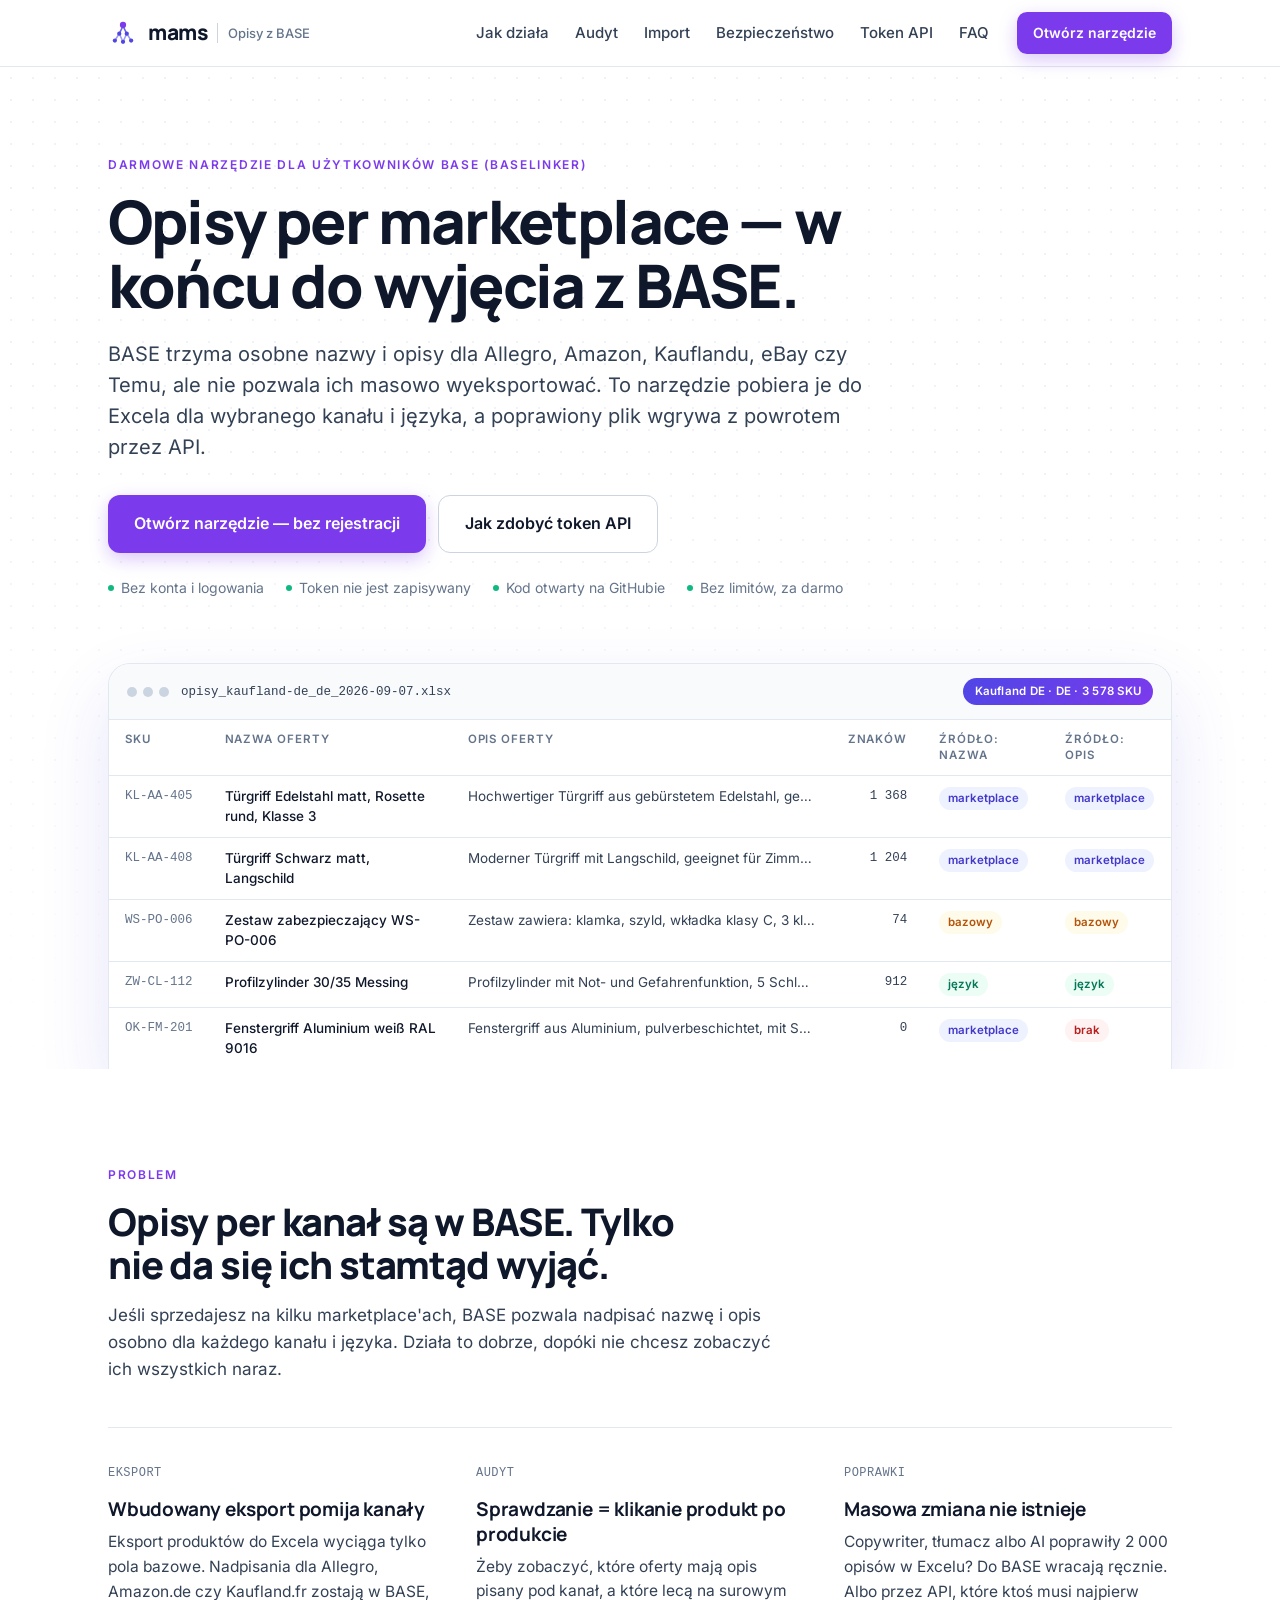
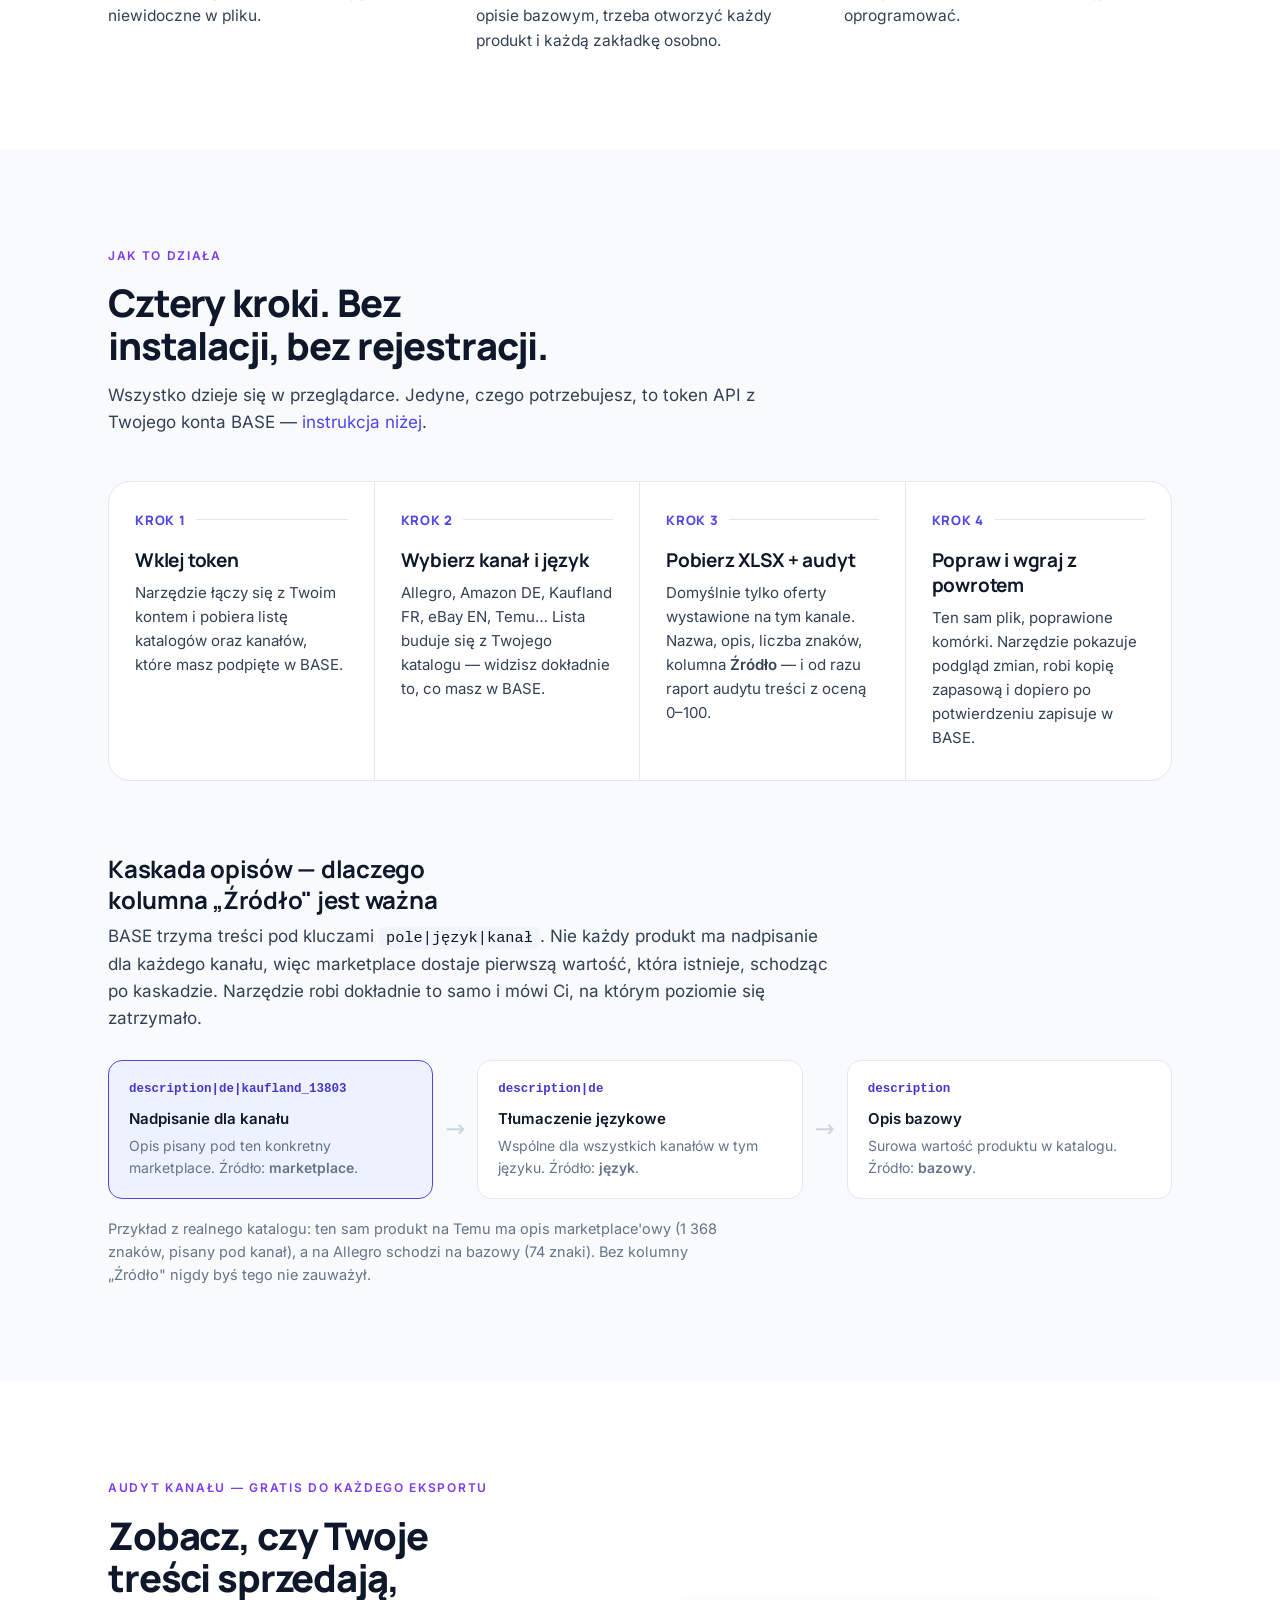
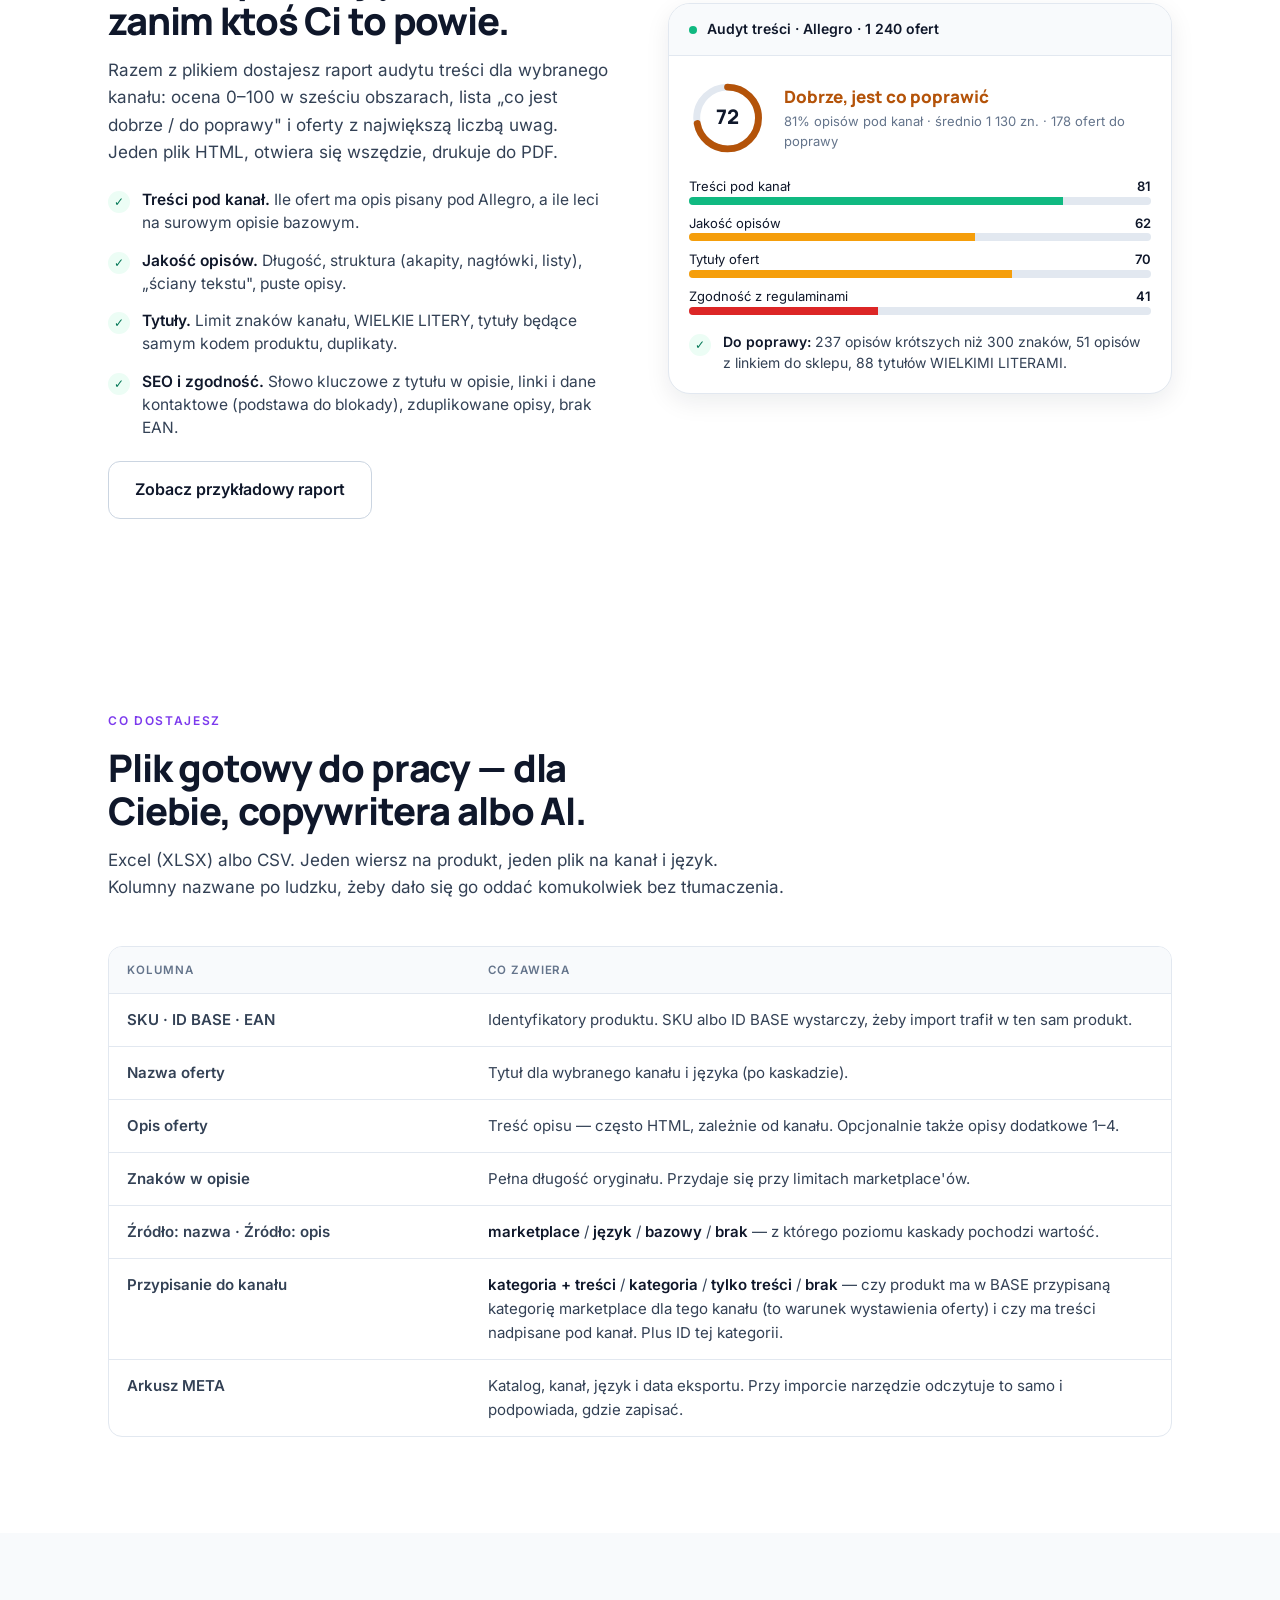
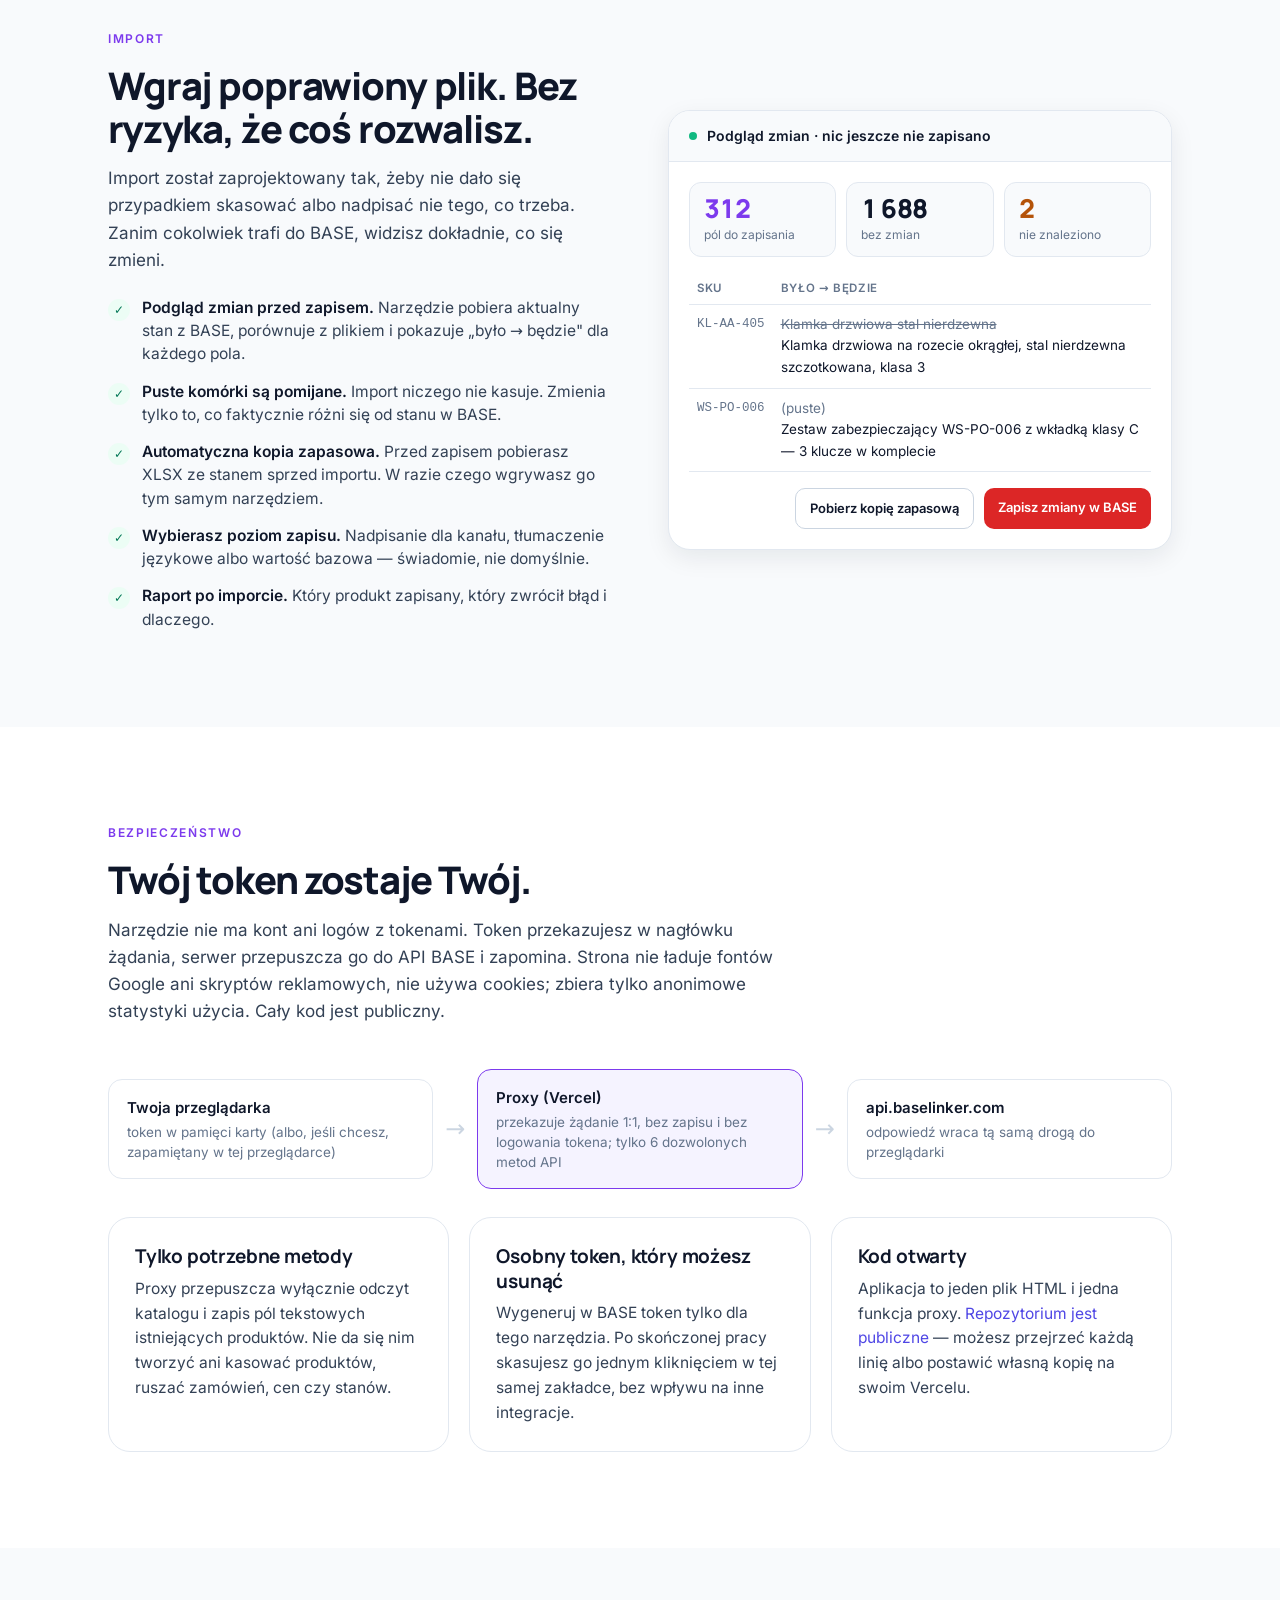
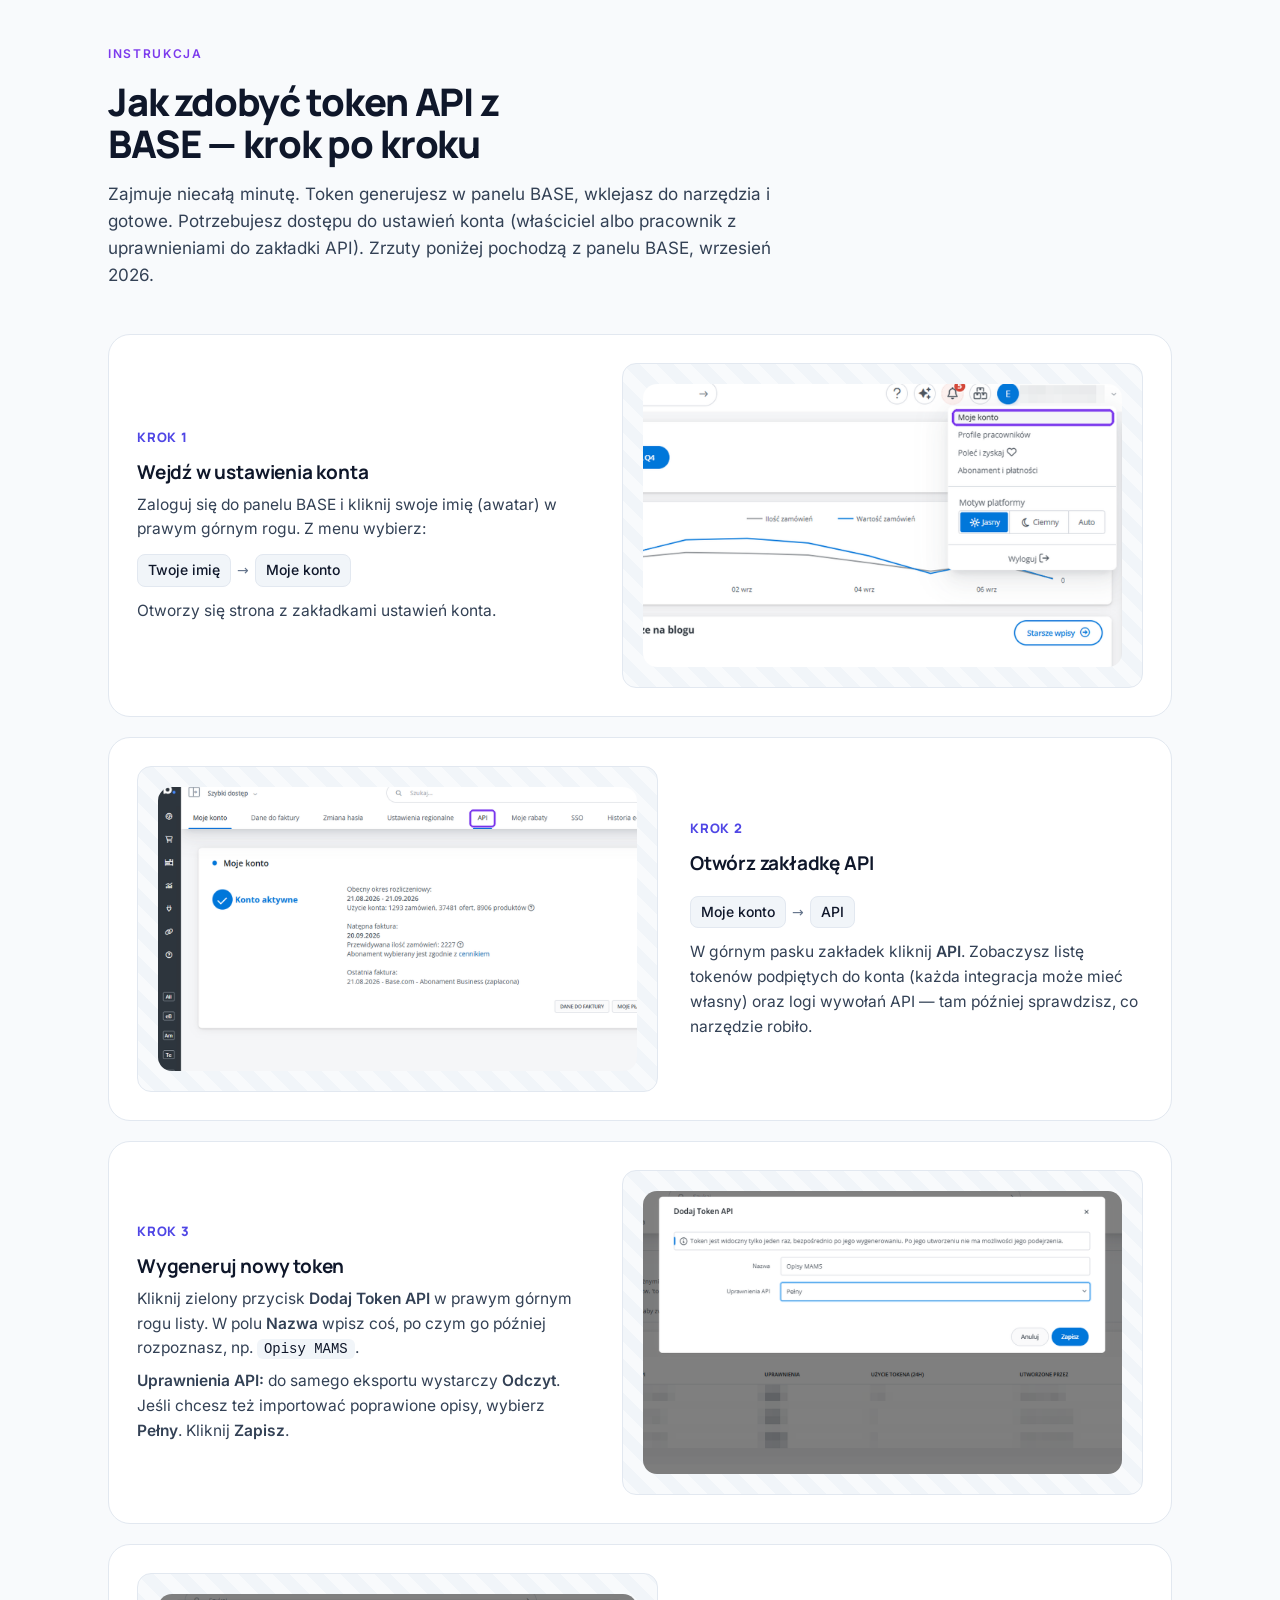
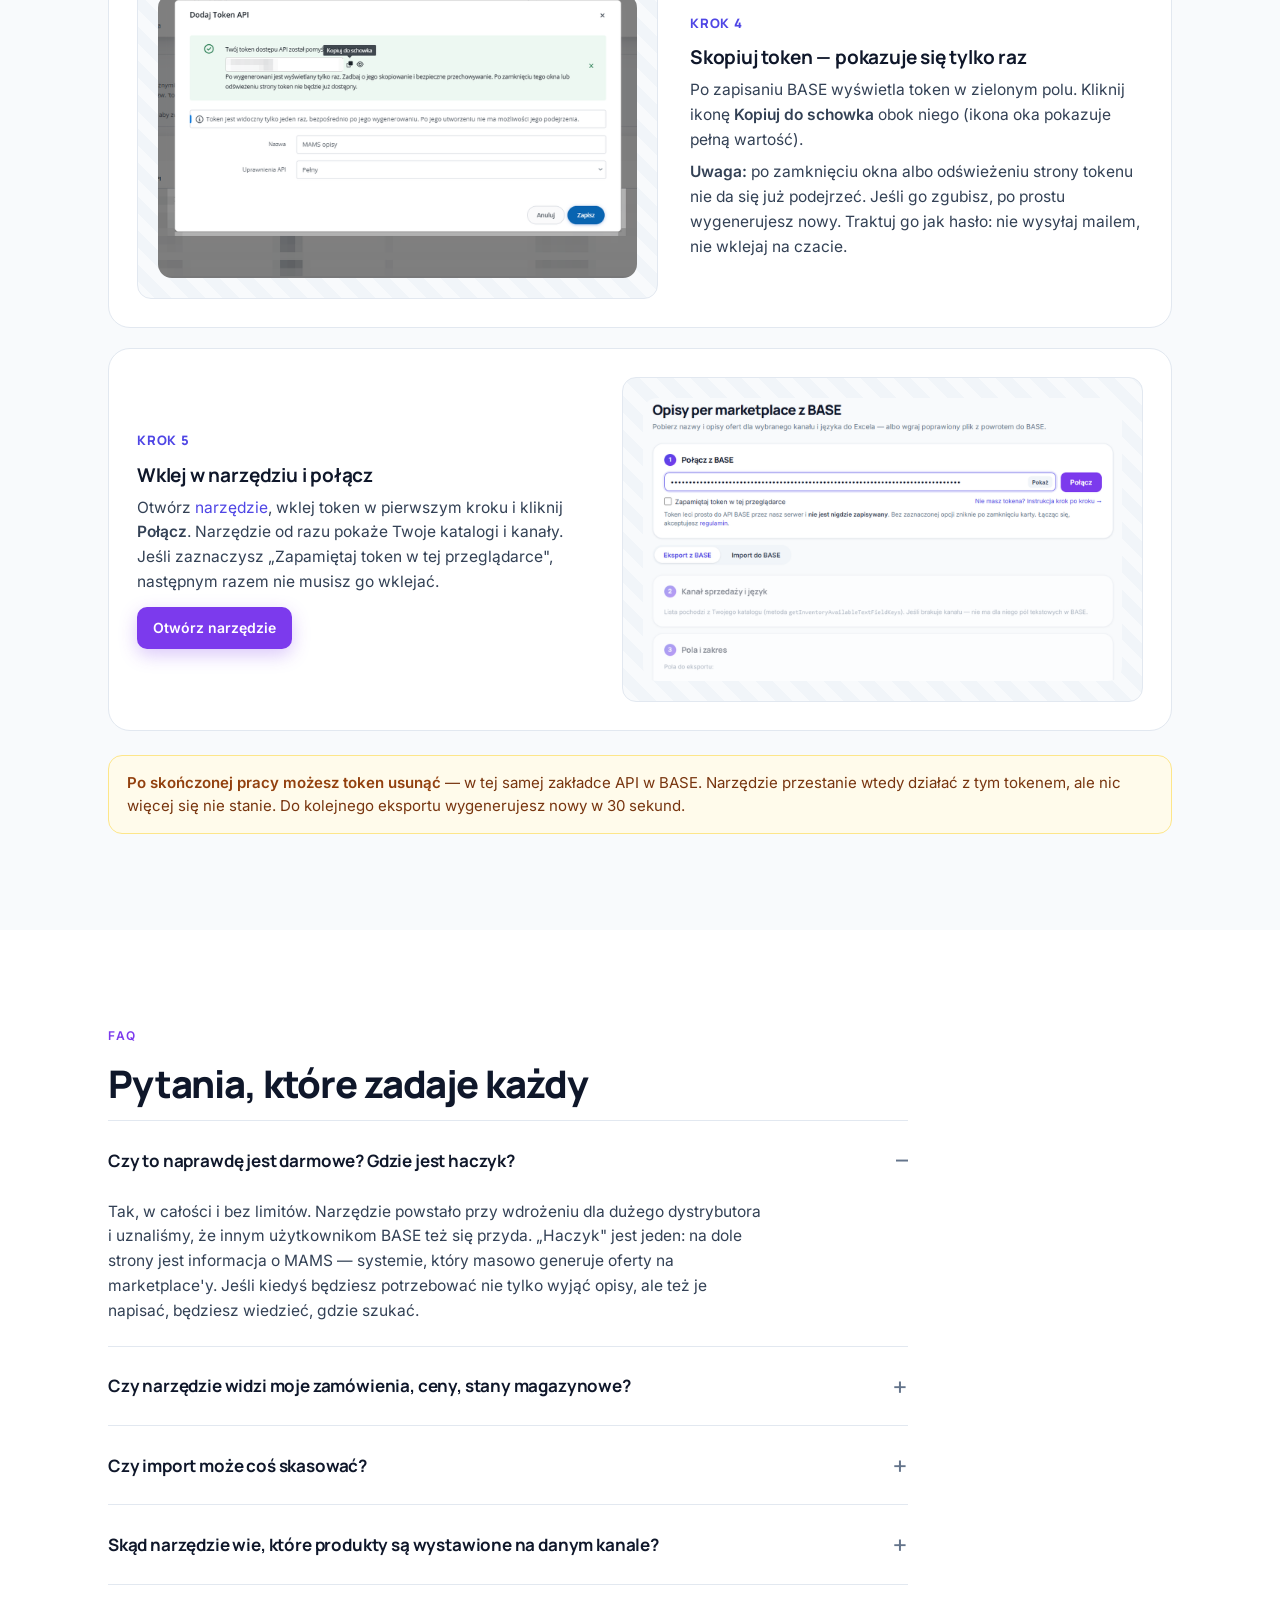
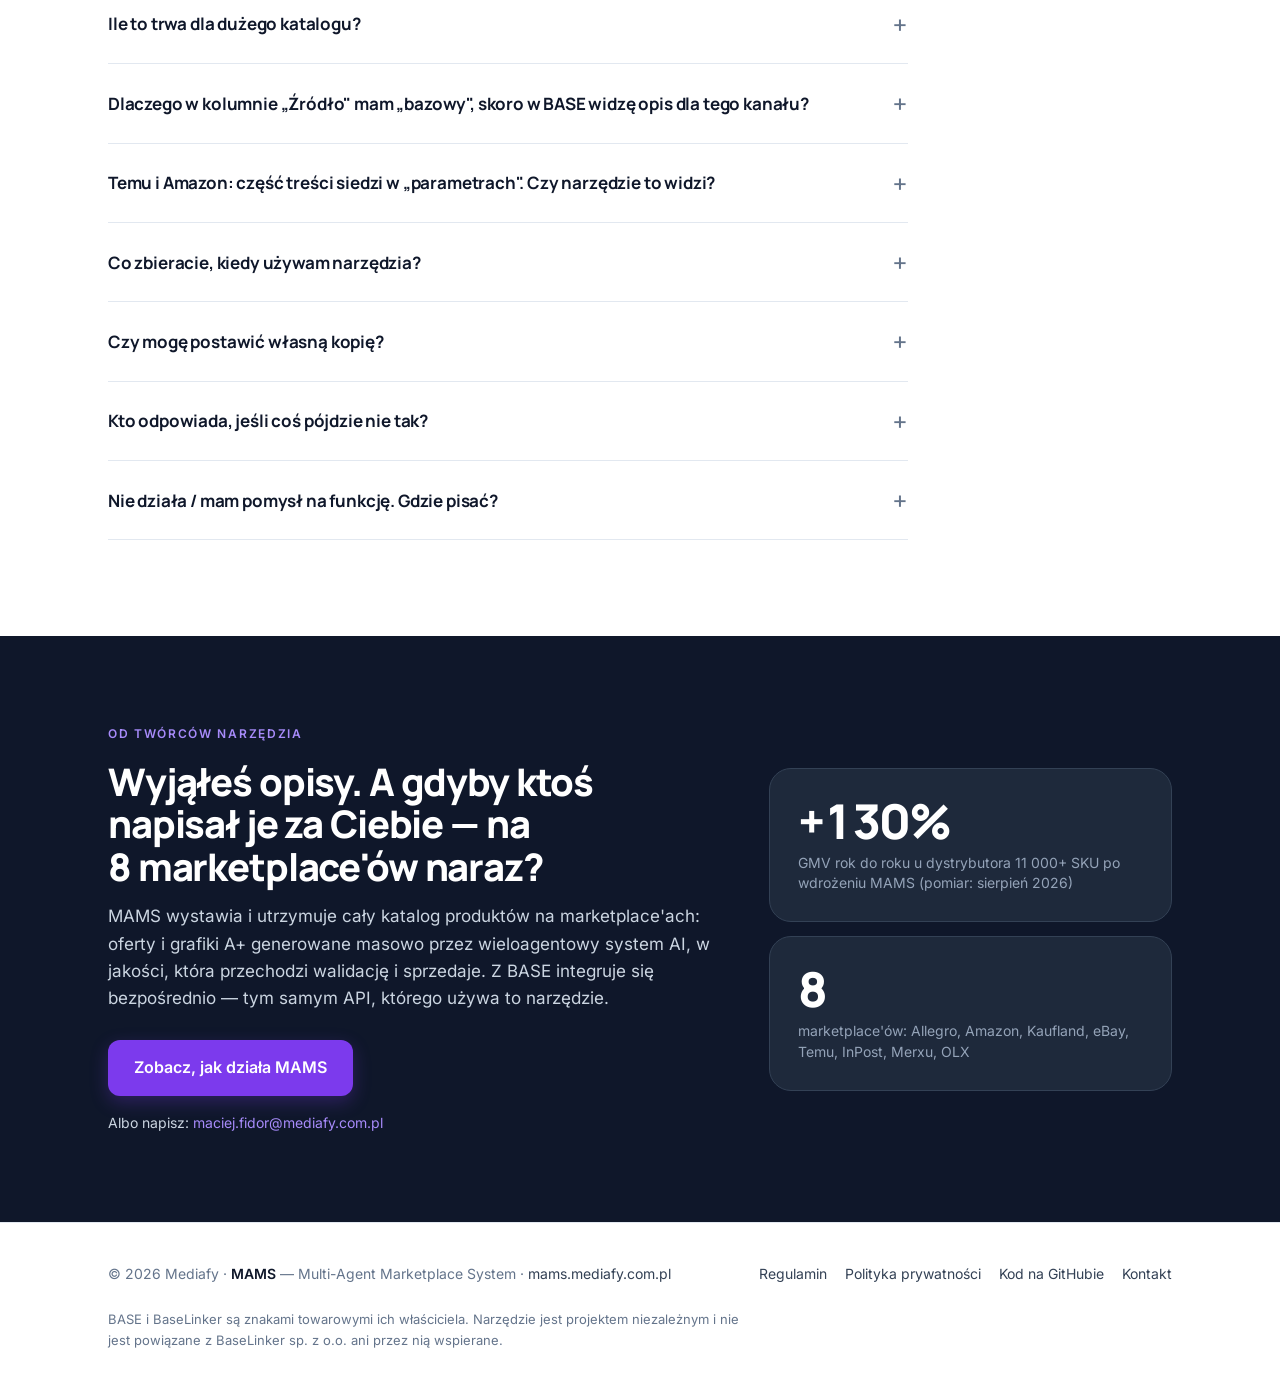
==== commit 04e6277e: "Zakres 'wystawione na kanale' (kategoria marketplace), kolumny przypisania, audyt treści + raport HT" ====
--- a/index.html
+++ b/index.html
@@ -14,6 +14,7 @@
 <meta name="twitter:card" content="summary_large_image">
 <link rel="icon" href="favicon.svg" type="image/svg+xml">
 <link rel="stylesheet" href="fonts.css">
+<script defer src="/_vercel/insights/script.js"></script>
 <style>
 :root{
   --ink:#0F172A;--ink-soft:#334155;--muted:#64748B;
@@ -231,7 +232,7 @@
   .wrap{padding:0 20px}
   .hero .cta{flex-direction:column}
   .hero .cta .btn{width:100%}
-  .trust{display:grid;grid-template-columns:1fr 1fr;gap:10px 14px}
+  .trust{display:grid;grid-template-columns:1fr;gap:8px}
   .mock .head{padding:12px 14px}
   .tbl{min-width:0}
   .tbl tr{display:block;padding:4px 0}
@@ -264,6 +265,7 @@
   </a>
   <nav class="links">
     <a href="#jak-dziala">Jak działa</a>
+    <a href="#audyt">Audyt</a>
     <a href="#import">Import</a>
     <a href="#bezpieczenstwo">Bezpieczeństwo</a>
     <a href="#token">Token API</a>
@@ -326,7 +328,7 @@
   <div class="steps">
     <div class="stp"><div class="n">KROK 1</div><h3>Wklej token</h3><p>Narzędzie łączy się z Twoim kontem i pobiera listę katalogów oraz kanałów, które masz podpięte w BASE.</p></div>
     <div class="stp"><div class="n">KROK 2</div><h3>Wybierz kanał i język</h3><p>Allegro, Amazon DE, Kaufland FR, eBay EN, Temu… Lista buduje się z Twojego katalogu — widzisz dokładnie to, co masz w BASE.</p></div>
-    <div class="stp"><div class="n">KROK 3</div><h3>Pobierz XLSX</h3><p>Cały katalog albo wybrane SKU. Nazwa, opis, liczba znaków i kolumna <b>Źródło</b>, która mówi, skąd wzięła się każda wartość.</p></div>
+    <div class="stp"><div class="n">KROK 3</div><h3>Pobierz XLSX + audyt</h3><p>Domyślnie tylko oferty wystawione na tym kanale. Nazwa, opis, liczba znaków, kolumna <b>Źródło</b> — i od razu raport audytu treści z oceną 0–100.</p></div>
     <div class="stp"><div class="n">KROK 4</div><h3>Popraw i wgraj z powrotem</h3><p>Ten sam plik, poprawione komórki. Narzędzie pokazuje podgląd zmian, robi kopię zapasową i dopiero po potwierdzeniu zapisuje w BASE.</p></div>
   </div>
 
@@ -341,6 +343,38 @@
       <div class="lvl"><div class="k">description</div><div class="t">Opis bazowy</div><div class="d">Surowa wartość produktu w katalogu. Źródło: <b>bazowy</b>.</div></div>
     </div>
     <p style="color:var(--muted);font-size:14.5px;margin-top:18px;max-width:70ch">Przykład z realnego katalogu: ten sam produkt na Temu ma opis marketplace'owy (1 368 znaków, pisany pod kanał), a na Allegro schodzi na bazowy (74 znaki). Bez kolumny „Źródło" nigdy byś tego nie zauważył.</p>
+  </div>
+</div></section>
+
+<!-- ============ AUDYT ============ -->
+<section id="audyt"><div class="wrap">
+  <div class="two">
+    <div>
+      <div class="eyebrow">Audyt kanału — gratis do każdego eksportu</div>
+      <h2>Zobacz, czy Twoje treści sprzedają, zanim ktoś Ci to powie.</h2>
+      <p style="color:var(--ink-soft);max-width:56ch">Razem z plikiem dostajesz raport audytu treści dla wybranego kanału: ocena 0–100 w sześciu obszarach, lista „co jest dobrze / do poprawy" i oferty z największą liczbą uwag. Jeden plik HTML, otwiera się wszędzie, drukuje do PDF.</p>
+      <ul class="check">
+        <li><span><b>Treści pod kanał.</b> Ile ofert ma opis pisany pod Allegro, a ile leci na surowym opisie bazowym.</span></li>
+        <li><span><b>Jakość opisów.</b> Długość, struktura (akapity, nagłówki, listy), „ściany tekstu", puste opisy.</span></li>
+        <li><span><b>Tytuły.</b> Limit znaków kanału, WIELKIE LITERY, tytuły będące samym kodem produktu, duplikaty.</span></li>
+        <li><span><b>SEO i zgodność.</b> Słowo kluczowe z tytułu w opisie, linki i dane kontaktowe (podstawa do blokady), zduplikowane opisy, brak EAN.</span></li>
+      </ul>
+      <div class="row" style="margin-top:22px;display:flex;gap:12px;flex-wrap:wrap"><a class="btn btn-ghost" href="/raport-demo" target="_blank" rel="noopener">Zobacz przykładowy raport</a></div>
+    </div>
+    <div class="panel" aria-label="Przykład raportu audytu">
+      <div class="ph"><i></i> Audyt treści · Allegro · 1 240 ofert</div>
+      <div class="pb">
+        <div style="display:flex;gap:18px;align-items:center;margin-bottom:16px">
+          <svg viewBox="0 0 100 100" width="84" height="84"><circle cx="50" cy="50" r="40" fill="none" stroke="#E2E8F0" stroke-width="9"/><circle cx="50" cy="50" r="40" fill="none" stroke="#B45309" stroke-width="9" stroke-linecap="round" stroke-dasharray="251.3" stroke-dashoffset="70.4" transform="rotate(-90 50 50)"/><text x="50" y="58" text-anchor="middle" font-family="Manrope,Inter,system-ui" font-weight="800" font-size="26" fill="#0F172A">72</text></svg>
+          <div><div style="font-family:var(--fd);font-weight:800;font-size:17px;color:#B45309">Dobrze, jest co poprawić</div><div style="font-size:13px;color:var(--muted)">81% opisów pod kanał · średnio 1 130 zn. · 178 ofert do poprawy</div></div>
+        </div>
+        <div class="bar"><div class="bl" style="display:flex;justify-content:space-between;font-size:13px"><span>Treści pod kanał</span><b>81</b></div><div class="bt" style="height:8px;background:var(--line);border-radius:4px;overflow:hidden"><i style="display:block;height:100%;width:81%;background:#10B981"></i></div></div>
+        <div class="bar" style="margin-top:8px"><div class="bl" style="display:flex;justify-content:space-between;font-size:13px"><span>Jakość opisów</span><b>62</b></div><div class="bt" style="height:8px;background:var(--line);border-radius:4px;overflow:hidden"><i style="display:block;height:100%;width:62%;background:#F59E0B"></i></div></div>
+        <div class="bar" style="margin-top:8px"><div class="bl" style="display:flex;justify-content:space-between;font-size:13px"><span>Tytuły ofert</span><b>70</b></div><div class="bt" style="height:8px;background:var(--line);border-radius:4px;overflow:hidden"><i style="display:block;height:100%;width:70%;background:#F59E0B"></i></div></div>
+        <div class="bar" style="margin-top:8px"><div class="bl" style="display:flex;justify-content:space-between;font-size:13px"><span>Zgodność z regulaminami</span><b>41</b></div><div class="bt" style="height:8px;background:var(--line);border-radius:4px;overflow:hidden"><i style="display:block;height:100%;width:41%;background:#DC2626"></i></div></div>
+        <ul class="check" style="margin-top:16px;gap:8px;font-size:14px"><li style="font-size:14px"><span><b>Do poprawy:</b> 237 opisów krótszych niż 300 znaków, 51 opisów z linkiem do sklepu, 88 tytułów WIELKIMI LITERAMI.</span></li></ul>
+      </div>
+    </div>
   </div>
 </div></section>
 
@@ -356,6 +390,7 @@
     <tr><td>Opis oferty</td><td>Treść opisu — często HTML, zależnie od kanału. Opcjonalnie także opisy dodatkowe 1–4.</td></tr>
     <tr><td>Znaków w opisie</td><td>Pełna długość oryginału. Przydaje się przy limitach marketplace'ów.</td></tr>
     <tr><td>Źródło: nazwa · Źródło: opis</td><td><b>marketplace</b> / <b>język</b> / <b>bazowy</b> / <b>brak</b> — z którego poziomu kaskady pochodzi wartość.</td></tr>
+    <tr><td>Przypisanie do kanału</td><td><b>kategoria + treści</b> / <b>kategoria</b> / <b>tylko treści</b> / <b>brak</b> — czy produkt ma w BASE przypisaną kategorię marketplace dla tego kanału (to warunek wystawienia oferty) i czy ma treści nadpisane pod kanał. Plus ID tej kategorii.</td></tr>
     <tr><td>Arkusz META</td><td>Katalog, kanał, język i data eksportu. Przy imporcie narzędzie odczytuje to samo i podpowiada, gdzie zapisać.</td></tr>
   </table></div>
 </div></section>
@@ -398,7 +433,7 @@
 <section id="bezpieczenstwo"><div class="wrap">
   <div class="eyebrow">Bezpieczeństwo</div>
   <h2>Twój token zostaje Twój.</h2>
-  <p class="lead-sec">Narzędzie nie ma bazy danych, kont ani logów z tokenami. Token przekazujesz w nagłówku żądania, serwer przepuszcza go do API BASE i zapomina. Strona nie ładuje niczego z zewnętrznych serwisów — żadnych fontów Google, skryptów analitycznych ani reklam. Cały kod jest publiczny.</p>
+  <p class="lead-sec">Narzędzie nie ma kont ani logów z tokenami. Token przekazujesz w nagłówku żądania, serwer przepuszcza go do API BASE i zapomina. Strona nie ładuje fontów Google ani skryptów reklamowych, nie używa cookies; zbiera tylko anonimowe statystyki użycia. Cały kod jest publiczny.</p>
   <div class="flow">
     <div class="node"><div class="t">Twoja przeglądarka</div><div class="d">token w pamięci karty (albo, jeśli chcesz, zapamiętany w tej przeglądarce)</div></div>
     <div class="arrow">→</div>
@@ -451,9 +486,11 @@
     <details open><summary>Czy to naprawdę jest darmowe? Gdzie jest haczyk?</summary><p>Tak, w całości i bez limitów. Narzędzie powstało przy wdrożeniu dla dużego dystrybutora i uznaliśmy, że innym użytkownikom BASE też się przyda. „Haczyk" jest jeden: na dole strony jest informacja o MAMS — systemie, który masowo generuje oferty na marketplace'y. Jeśli kiedyś będziesz potrzebować nie tylko wyjąć opisy, ale też je napisać, będziesz wiedzieć, gdzie szukać.</p></details>
     <details><summary>Czy narzędzie widzi moje zamówienia, ceny, stany magazynowe?</summary><p>Nie. Proxy przepuszcza tylko sześć metod API: listę katalogów, listę pól tekstowych, listę integracji, listę produktów, dane produktów i aktualizację pól tekstowych. Każda inna metoda jest odrzucana po stronie serwera, niezależnie od tego, jakie uprawnienia ma token.</p></details>
     <details><summary>Czy import może coś skasować?</summary><p>Nie. Puste komórki są pomijane, a zmienione są tylko te pola, które różnią się od aktualnego stanu w BASE. Przed zapisem widzisz pełny podgląd „było → będzie" i automatycznie pobierasz kopię zapasową. Jedyne, co import robi, to nadpisuje wskazane pola tekstowe wskazanych produktów, dokładnie tak, jakbyś zrobił to ręcznie w panelu.</p></details>
+    <details><summary>Skąd narzędzie wie, które produkty są wystawione na danym kanale?</summary><p>API BASE nie udostępnia listy ofert marketplace. Używamy najlepszego dostępnego sygnału: BASE wymaga przypisania produktowi kategorii marketplace, żeby wystawić go na danym kanale — więc produkt z kategorią dla Allegro to produkt, który był (lub jest) wystawiany na Allegro. Domyślny zakres „Wystawione na tym kanale" filtruje właśnie po tym. Jeśli chcesz mieć pewność co do 1:1, wklej listę SKU z eksportu ofert w BASE w zakresie „Wybrane SKU". W pliku zawsze dostajesz kolumnę „Przypisanie do kanału".</p></details>
     <details><summary>Ile to trwa dla dużego katalogu?</summary><p>BASE ma limit 100 zapytań na minutę na token. Eksport pobiera opisy paczkami po 100 produktów, więc katalog 10 000 SKU to ok. 100 zapytań — około minuty. Import to jedno zapytanie na produkt, więc 1 000 zmienionych produktów zajmie ok. 11 minut. Pasek postępu pokazuje, na czym stoisz; nie zamykaj karty w trakcie.</p></details>
     <details><summary>Dlaczego w kolumnie „Źródło" mam „bazowy", skoro w BASE widzę opis dla tego kanału?</summary><p>Najczęstsza przyczyna: opis dla kanału jest zapisany w innym języku niż ten, który wybrałeś w narzędziu. Klucz w BASE wygląda tak: <span class="mono">description|de|kaufland_13803</span> — język jest jego częścią. Sprawdź wybór języka w kroku 2. Druga możliwość: opis siedzi w polu „Opis dodatkowy" zamiast w głównym; zaznacz opisy dodatkowe w kroku 3.</p></details>
     <details><summary>Temu i Amazon: część treści siedzi w „parametrach". Czy narzędzie to widzi?</summary><p>Nie w tej wersji. Dla niektórych integracji BASE trzyma tytuły i bullet pointy także w obiekcie <span class="mono">features</span> (np. <span class="mono">temu_title_pl</span>, <span class="mono">amazon_bullet_1_pl</span>). Narzędzie eksportuje pola <span class="mono">name</span>, <span class="mono">description</span> i opisy dodatkowe. Obsługa <span class="mono">features</span> jest na liście na przyszłość.</p></details>
+    <details><summary>Co zbieracie, kiedy używam narzędzia?</summary><p>Anonimowe zdarzenia użycia (np. „eksport: Allegro, 5 700 produktów, wynik audytu 64") — bez tokena, bez treści ofert, bez cookies i bez identyfikacji osoby. Służą do rozwoju narzędzia. Dane kontaktowe trafiają do nas tylko wtedy, gdy sam wypełnisz formularz w raporcie audytu. Szczegóły w <a href="/polityka-prywatnosci">polityce prywatności</a>.</p></details>
     <details><summary>Czy mogę postawić własną kopię?</summary><p>Tak. <a href="https://github.com/feedor24/opisy-z-base" target="_blank" rel="noopener">Repozytorium jest publiczne</a> (licencja MIT). To statyczny HTML plus jedna funkcja serverless. Deploy na Vercelu zajmuje dwie minuty i nie wymaga żadnej konfiguracji ani zmiennych środowiskowych.</p></details>
     <details><summary>Kto odpowiada, jeśli coś pójdzie nie tak?</summary><p>Narzędzie jest bezpłatne i udostępniane „tak jak jest". Działa na Twoim koncie BASE, Twoim tokenem i na Twoje polecenie — dlatego to Ty decydujesz, co i kiedy zapisać, a przed każdym importem masz podgląd zmian i kopię zapasową. Szczegóły w <a href="/regulamin">regulaminie</a>; jak przetwarzamy dane — w <a href="/polityka-prywatnosci">polityce prywatności</a>.</p></details>
     <details><summary>Nie działa / mam pomysł na funkcję. Gdzie pisać?</summary><p>Na <a href="mailto:maciej.fidor@mediafy.com.pl">maciej.fidor@mediafy.com.pl</a> albo jako <a href="https://github.com/feedor24/opisy-z-base/issues" target="_blank" rel="noopener">issue w repozytorium</a>. Jeśli coś się wysypało, dołącz komunikat błędu z narzędzia — zawiera kod błędu z API BASE, który od razu mówi, co się stało.</p></details>
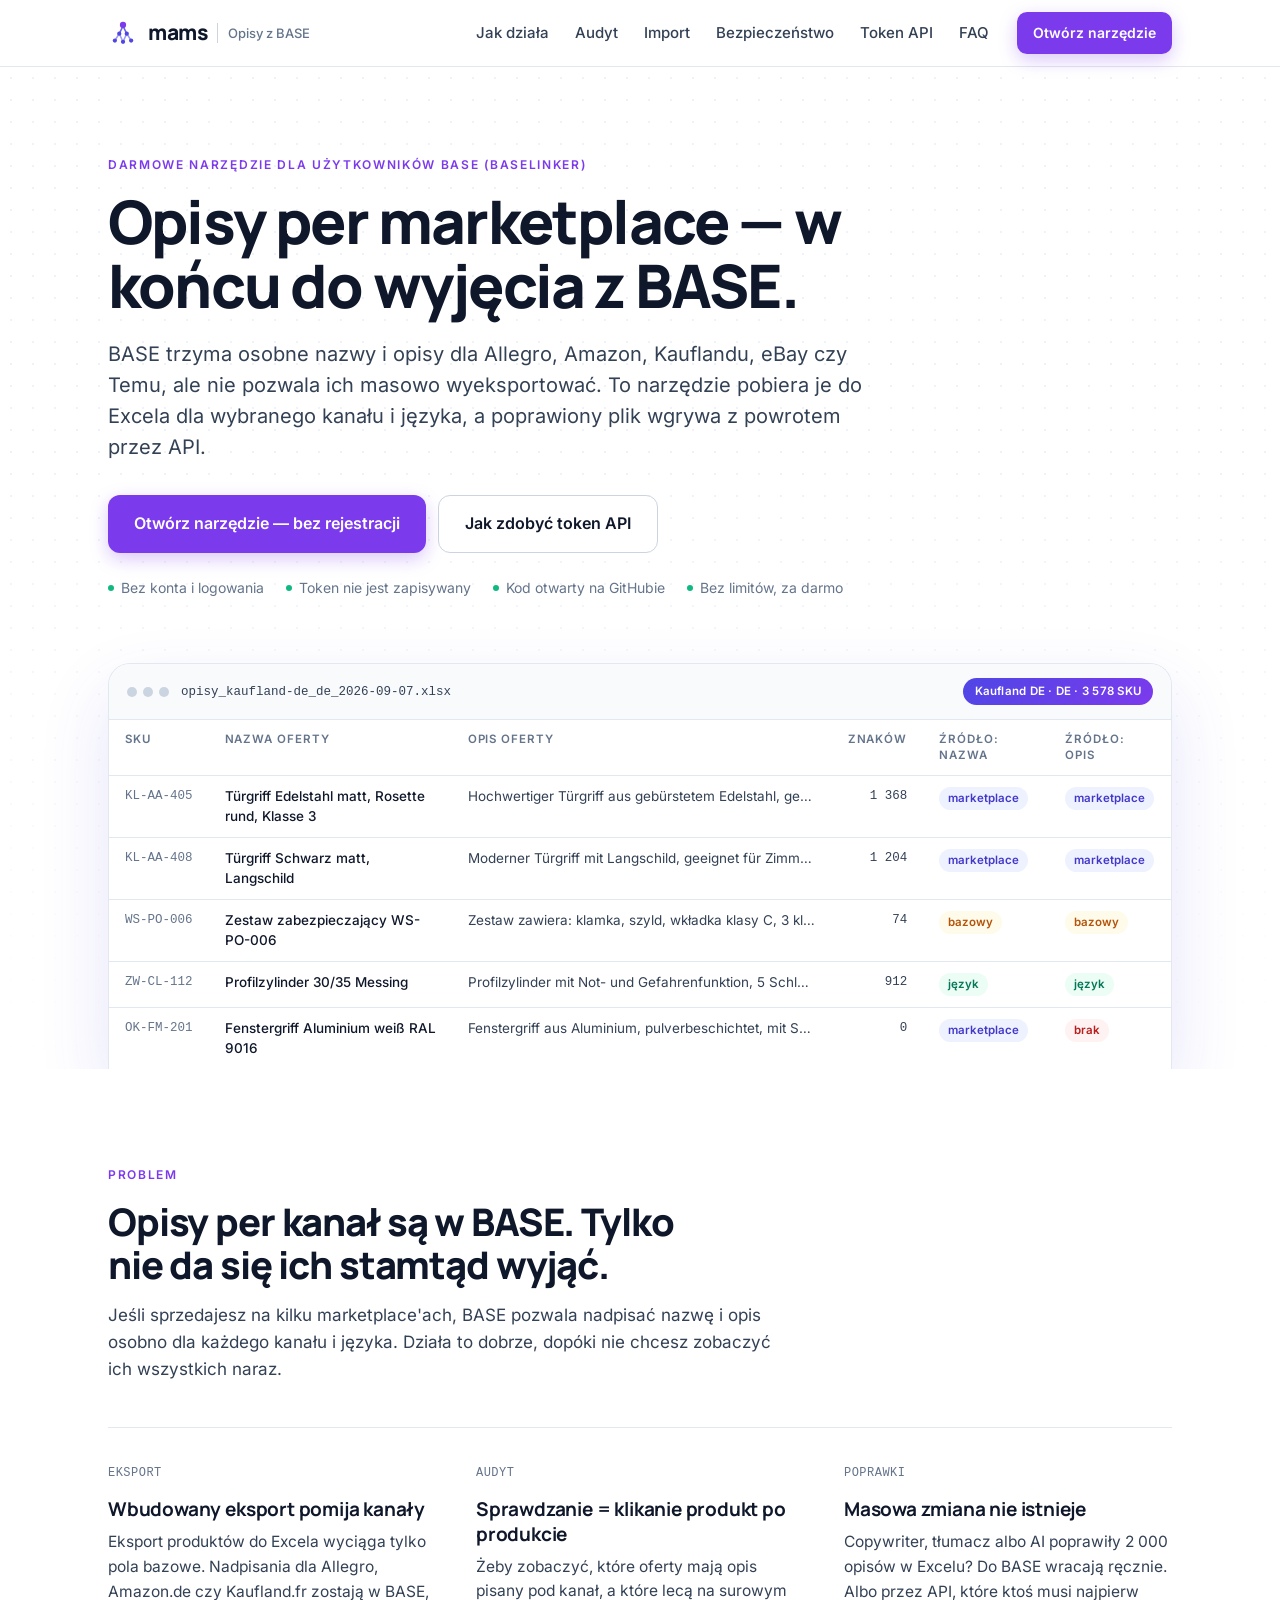
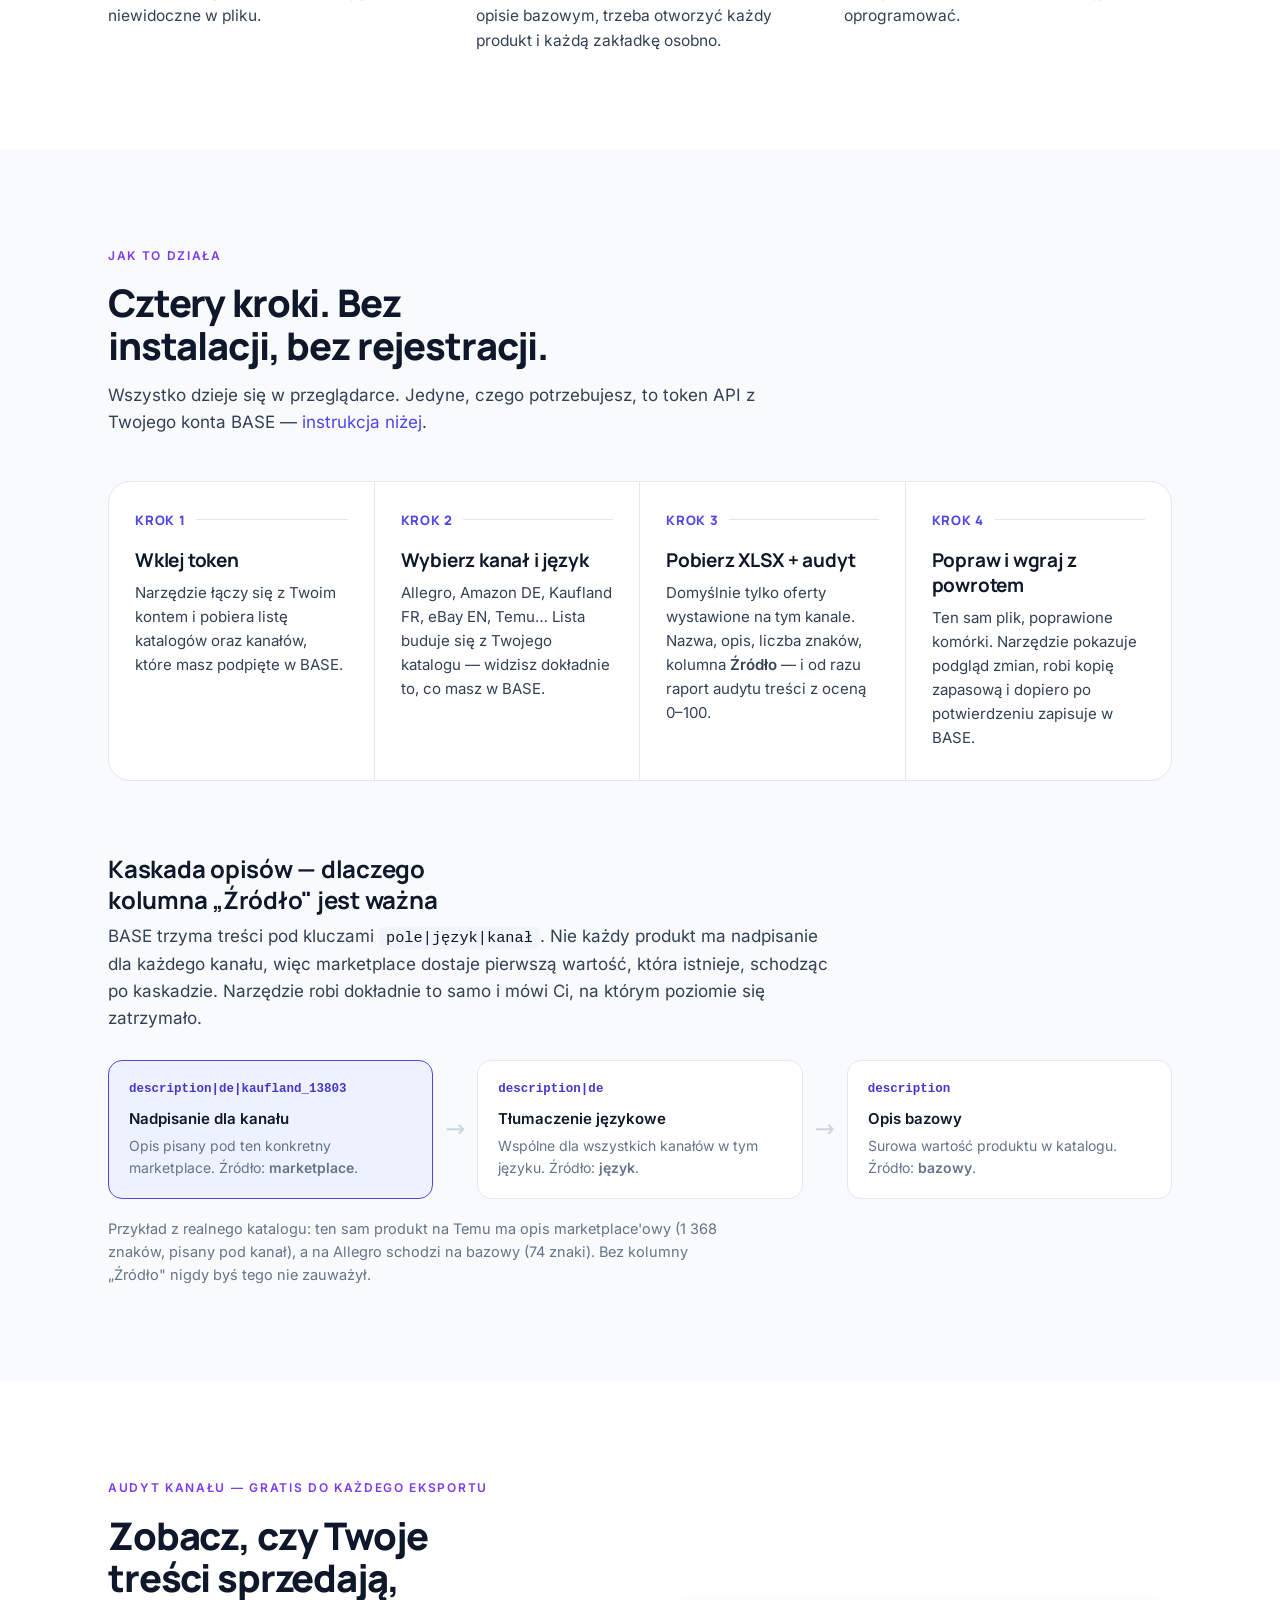
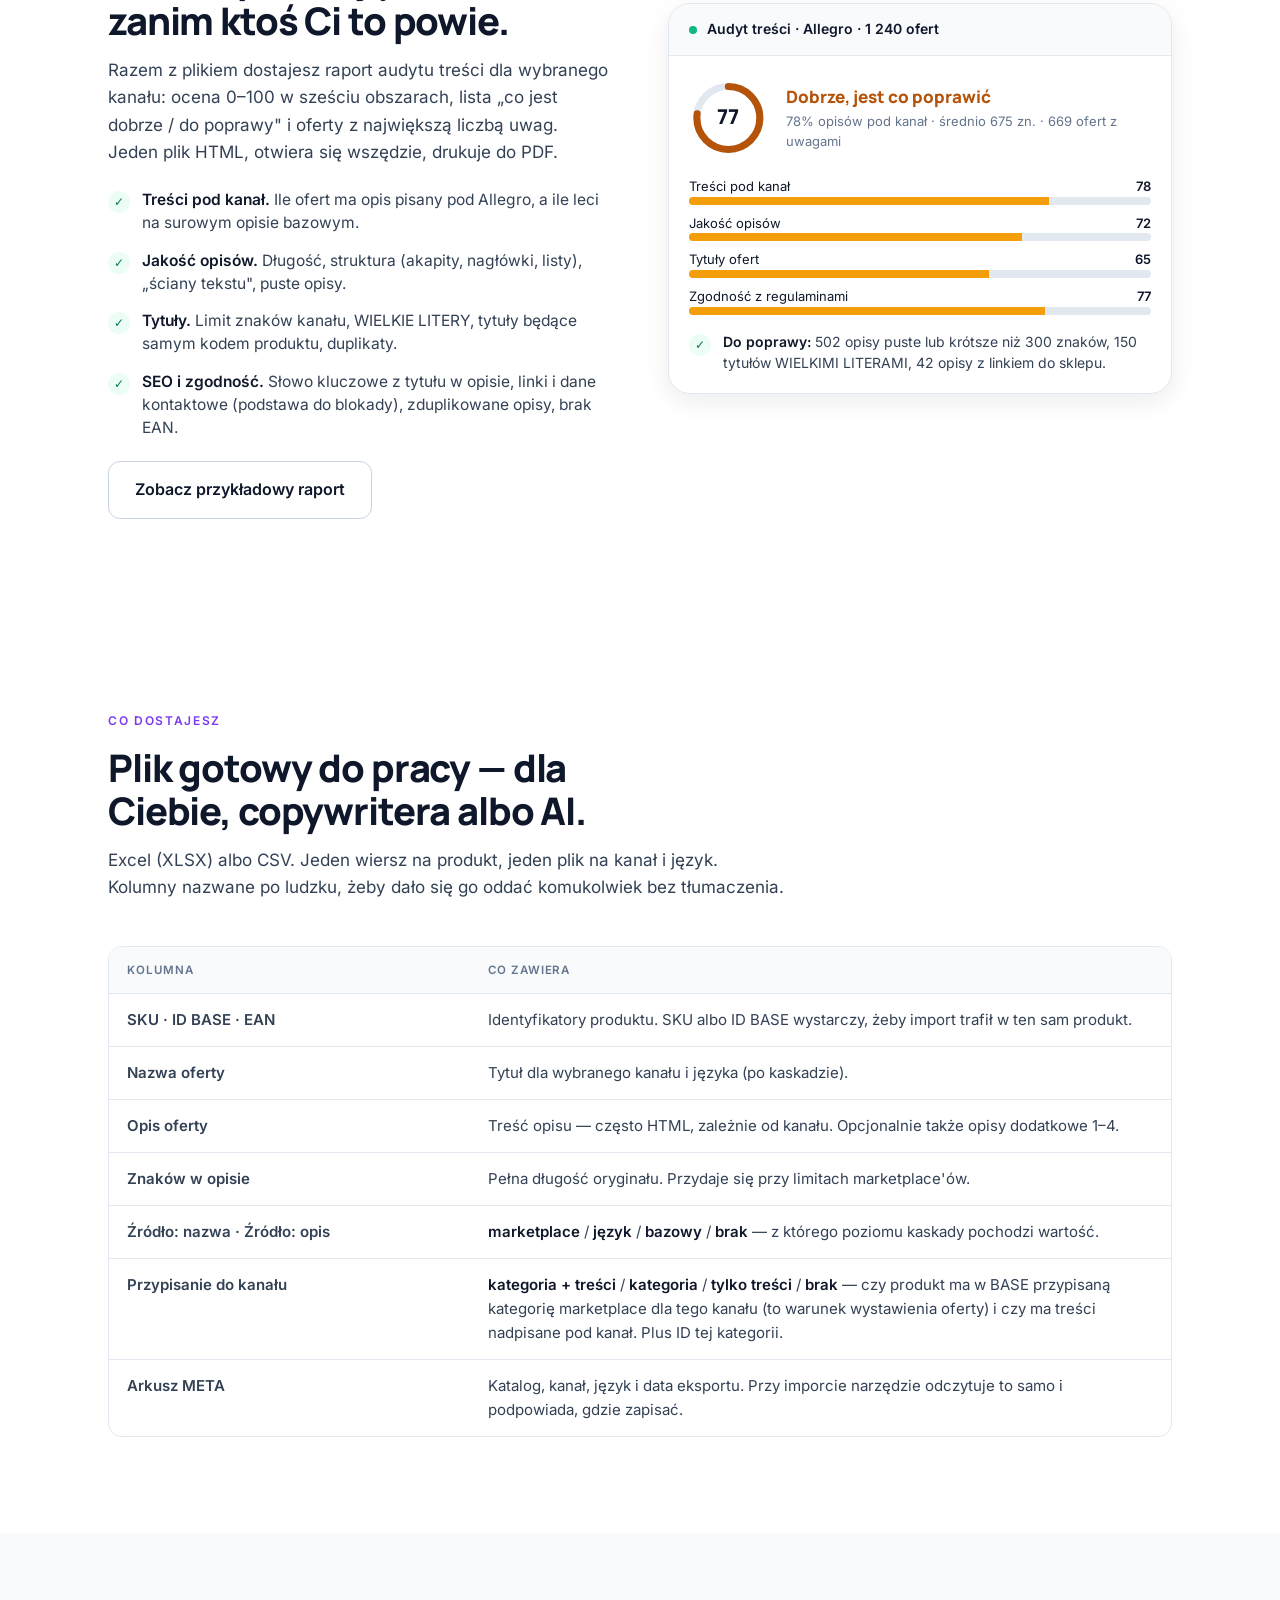
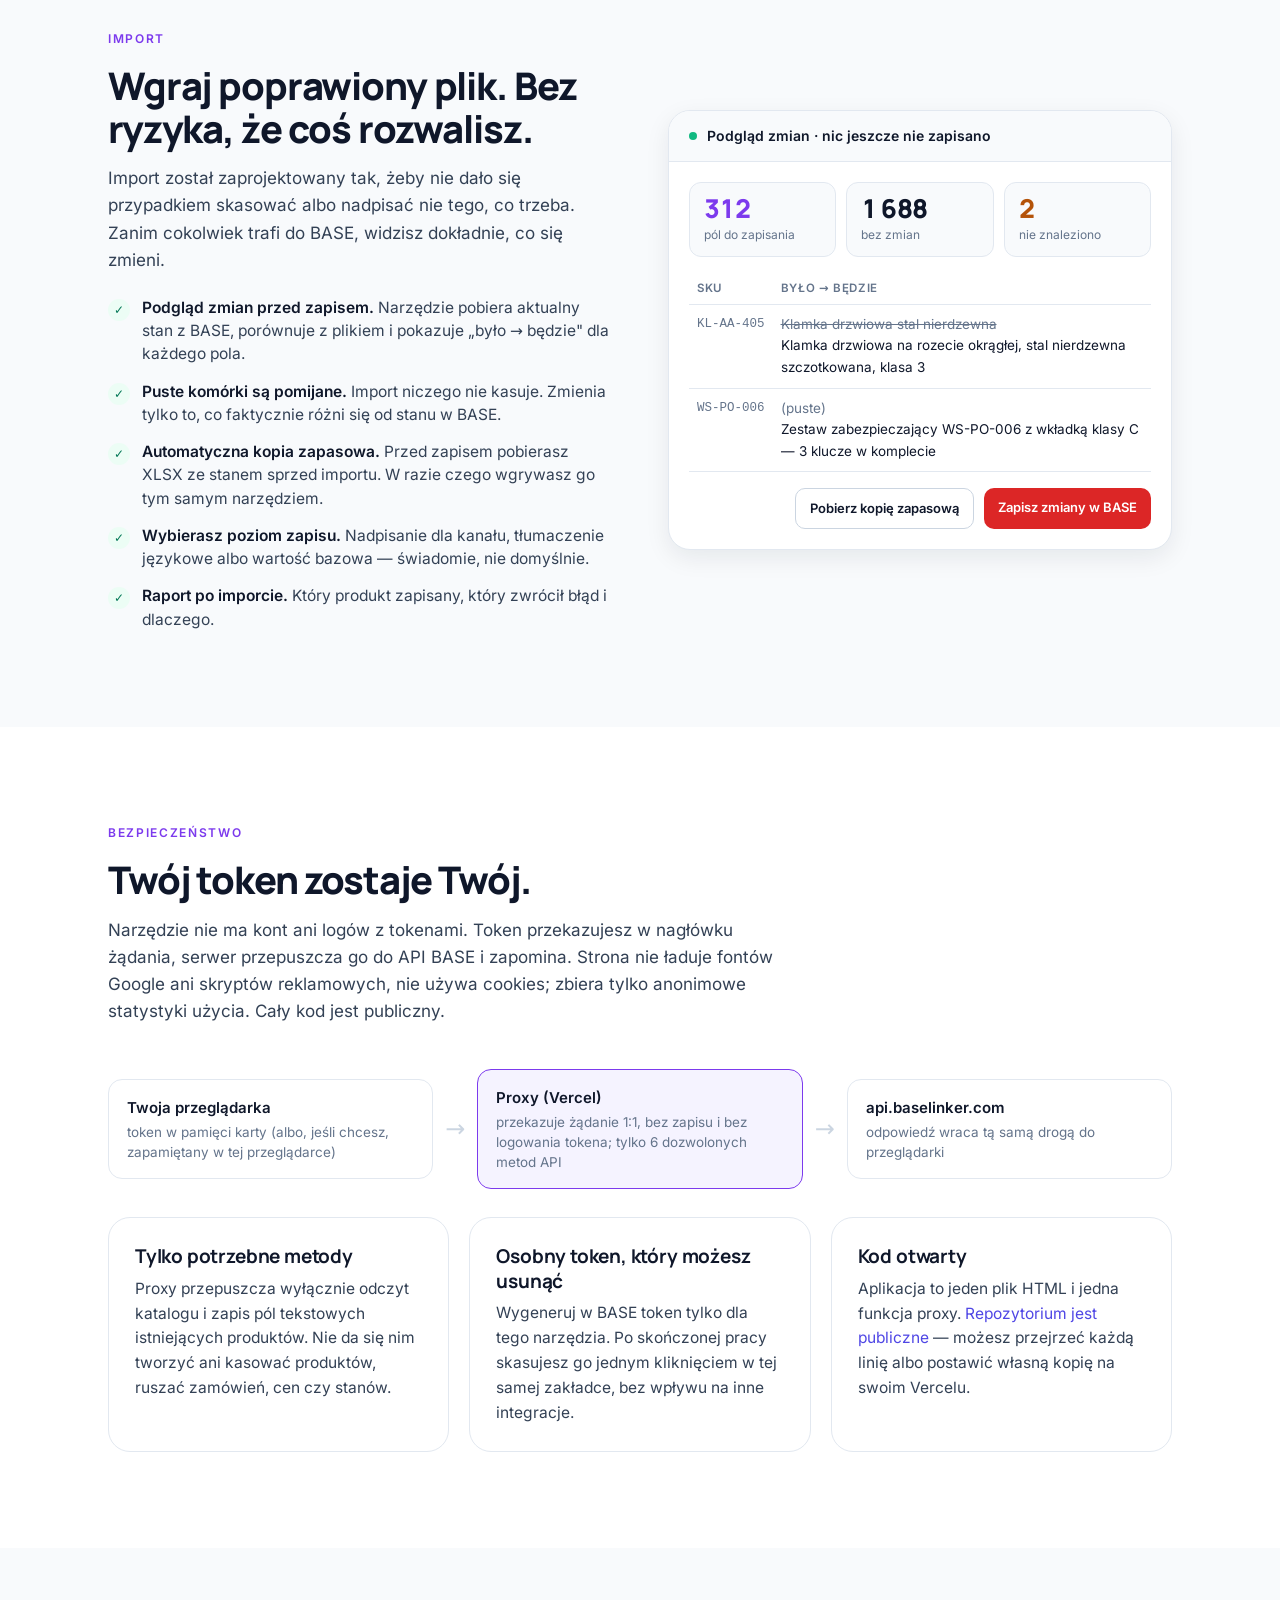
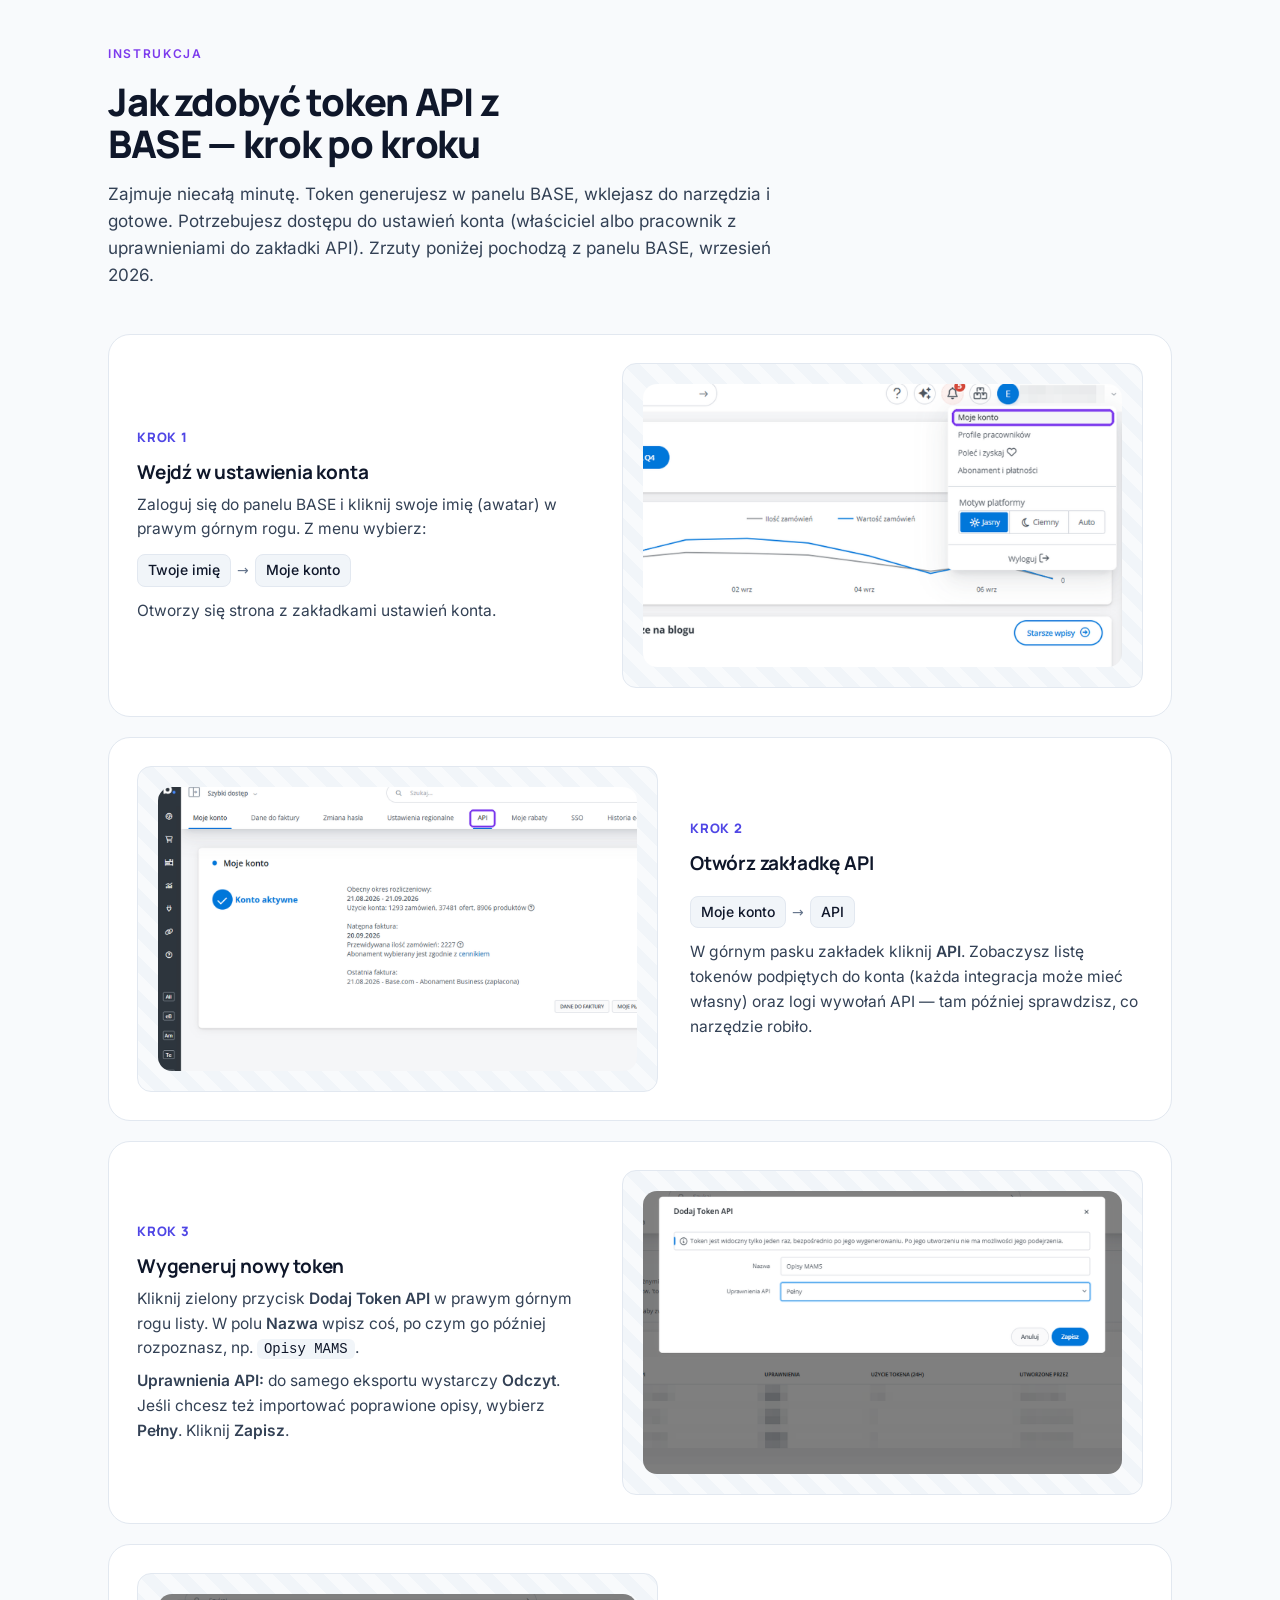
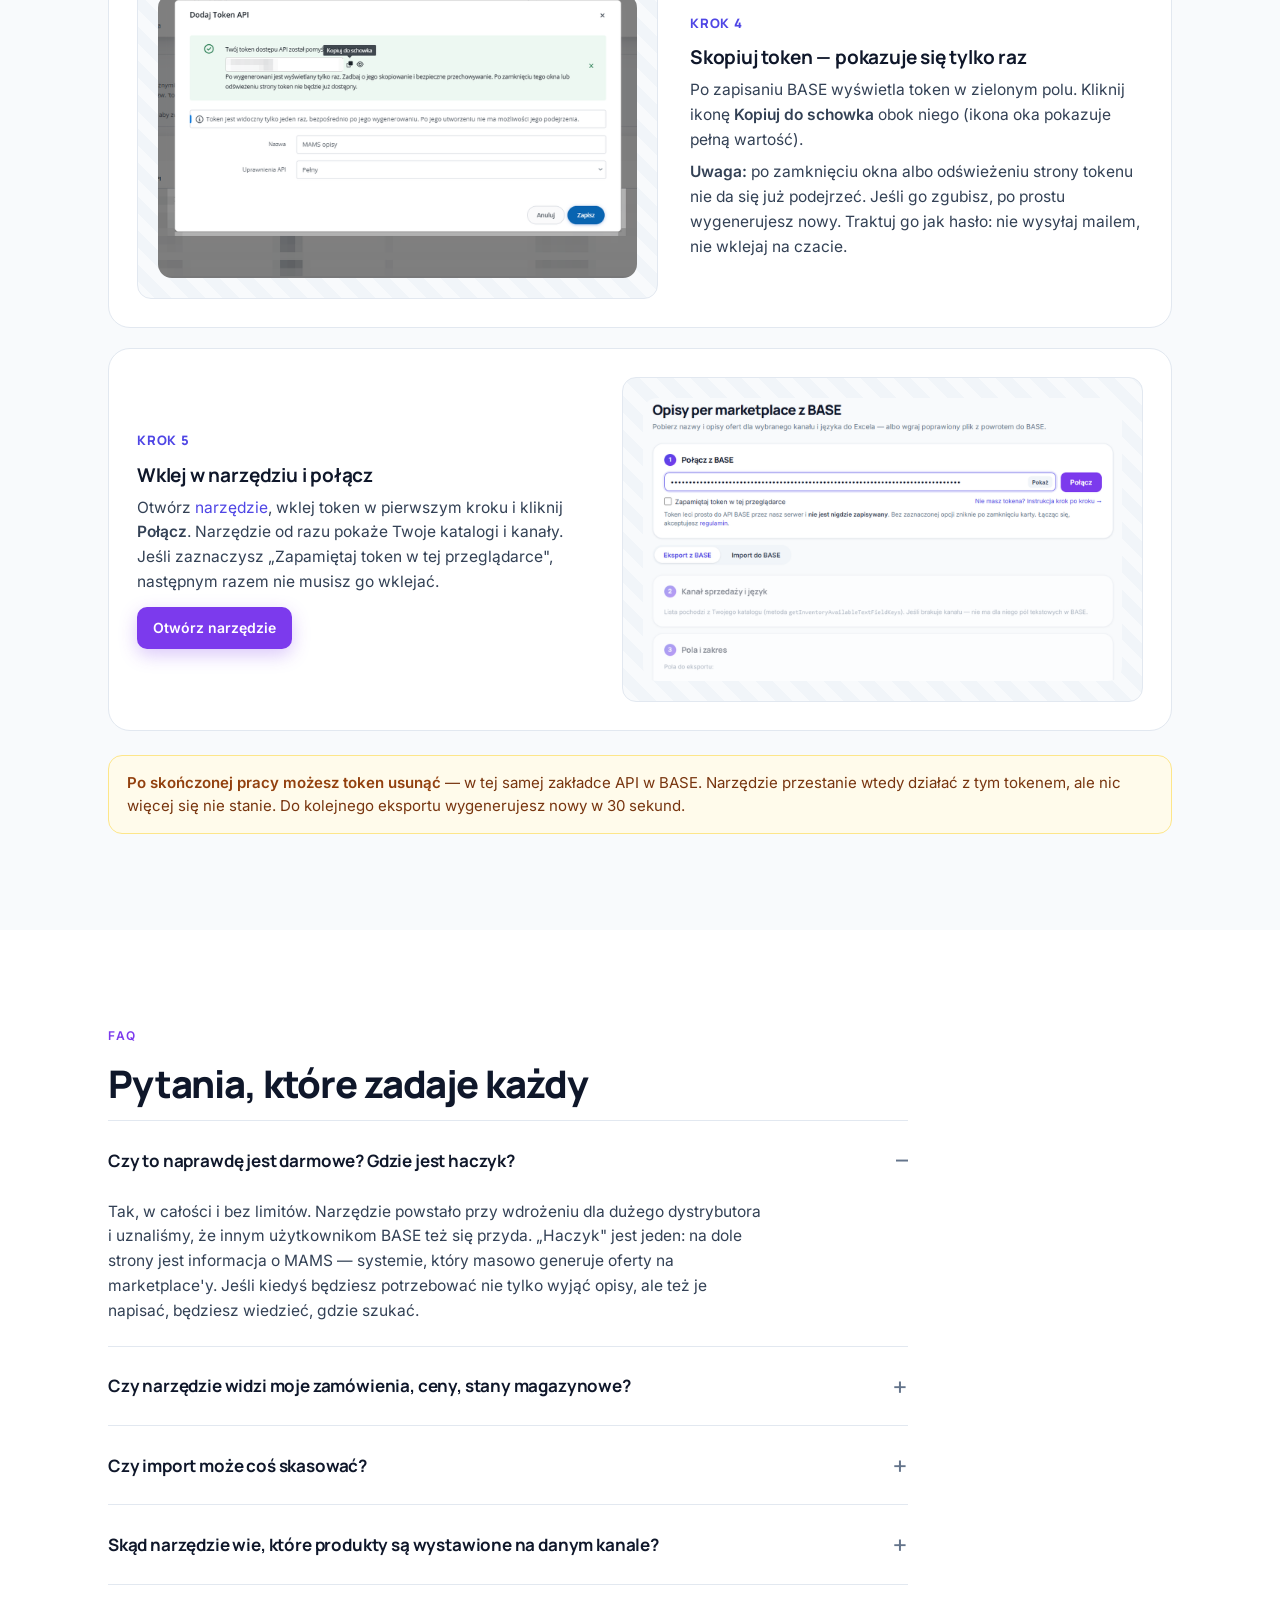
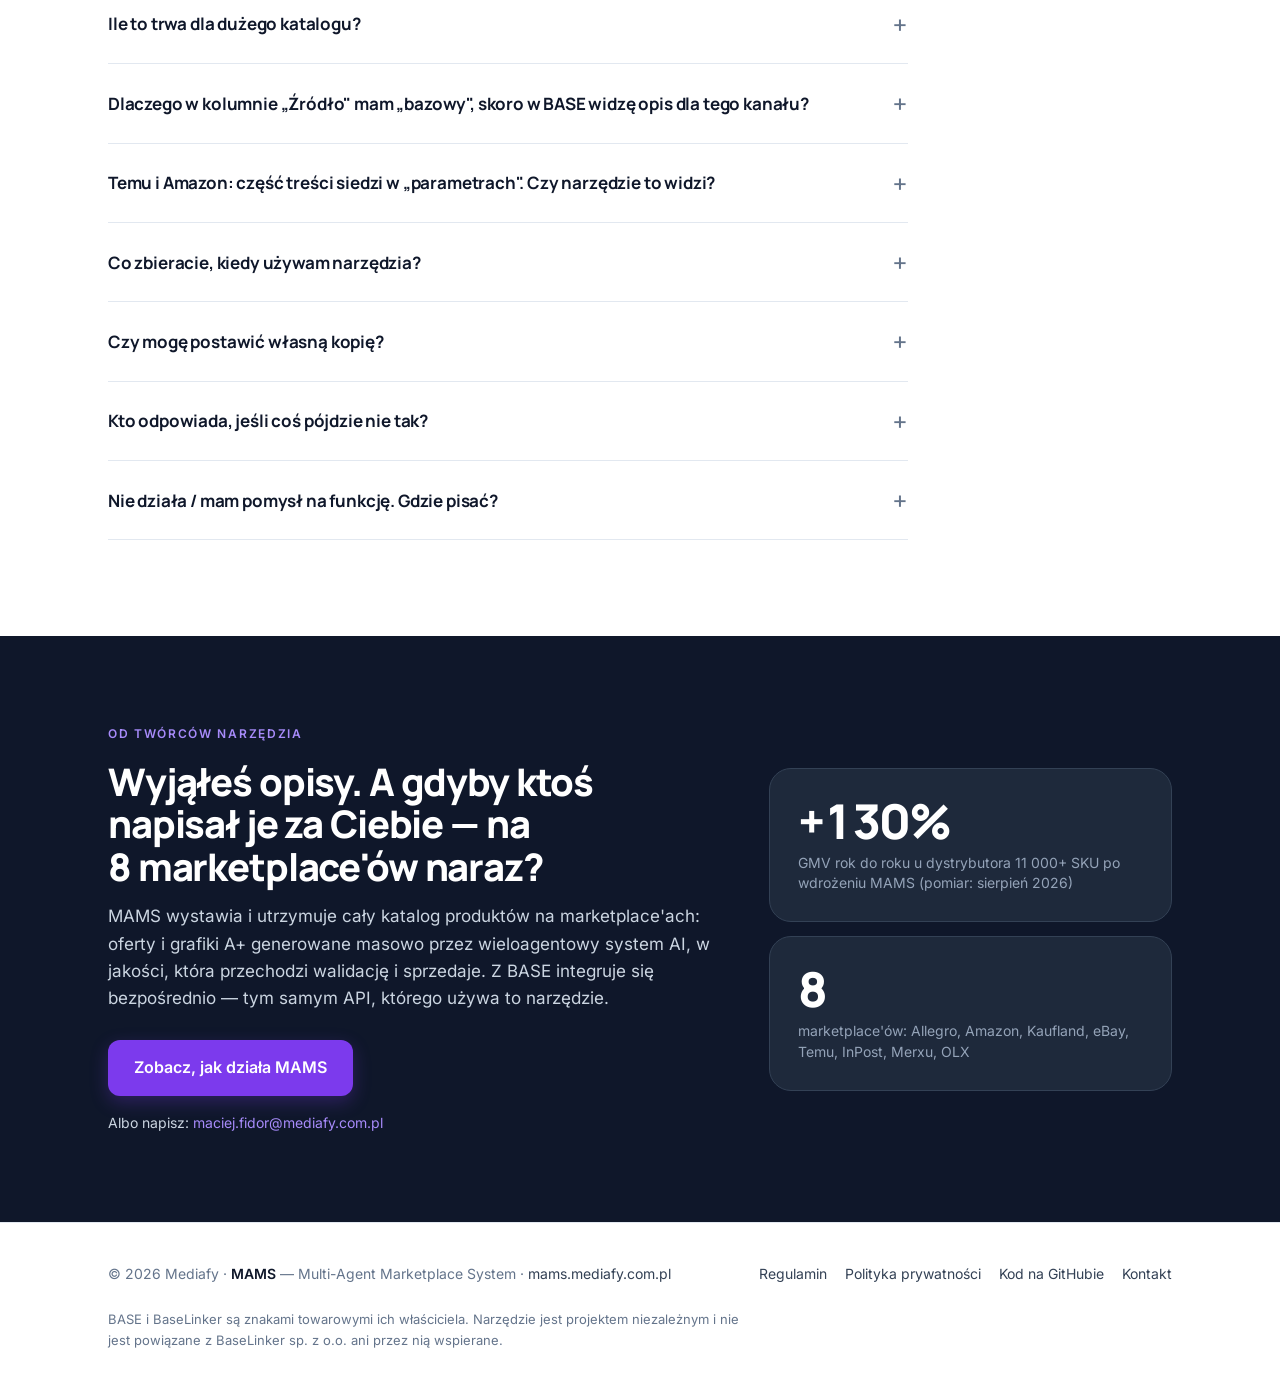
==== commit 14c92f49: "Raport demo przeliczony, mock na landingu zgodny z demo" ====
--- a/index.html
+++ b/index.html
@@ -365,14 +365,14 @@
       <div class="ph"><i></i> Audyt treści · Allegro · 1 240 ofert</div>
       <div class="pb">
         <div style="display:flex;gap:18px;align-items:center;margin-bottom:16px">
-          <svg viewBox="0 0 100 100" width="84" height="84"><circle cx="50" cy="50" r="40" fill="none" stroke="#E2E8F0" stroke-width="9"/><circle cx="50" cy="50" r="40" fill="none" stroke="#B45309" stroke-width="9" stroke-linecap="round" stroke-dasharray="251.3" stroke-dashoffset="70.4" transform="rotate(-90 50 50)"/><text x="50" y="58" text-anchor="middle" font-family="Manrope,Inter,system-ui" font-weight="800" font-size="26" fill="#0F172A">72</text></svg>
-          <div><div style="font-family:var(--fd);font-weight:800;font-size:17px;color:#B45309">Dobrze, jest co poprawić</div><div style="font-size:13px;color:var(--muted)">81% opisów pod kanał · średnio 1 130 zn. · 178 ofert do poprawy</div></div>
+          <svg viewBox="0 0 100 100" width="84" height="84"><circle cx="50" cy="50" r="40" fill="none" stroke="#E2E8F0" stroke-width="9"/><circle cx="50" cy="50" r="40" fill="none" stroke="#B45309" stroke-width="9" stroke-linecap="round" stroke-dasharray="251.3" stroke-dashoffset="57.8" transform="rotate(-90 50 50)"/><text x="50" y="58" text-anchor="middle" font-family="Manrope,Inter,system-ui" font-weight="800" font-size="26" fill="#0F172A">77</text></svg>
+          <div><div style="font-family:var(--fd);font-weight:800;font-size:17px;color:#B45309">Dobrze, jest co poprawić</div><div style="font-size:13px;color:var(--muted)">78% opisów pod kanał · średnio 675 zn. · 669 ofert z uwagami</div></div>
         </div>
-        <div class="bar"><div class="bl" style="display:flex;justify-content:space-between;font-size:13px"><span>Treści pod kanał</span><b>81</b></div><div class="bt" style="height:8px;background:var(--line);border-radius:4px;overflow:hidden"><i style="display:block;height:100%;width:81%;background:#10B981"></i></div></div>
-        <div class="bar" style="margin-top:8px"><div class="bl" style="display:flex;justify-content:space-between;font-size:13px"><span>Jakość opisów</span><b>62</b></div><div class="bt" style="height:8px;background:var(--line);border-radius:4px;overflow:hidden"><i style="display:block;height:100%;width:62%;background:#F59E0B"></i></div></div>
-        <div class="bar" style="margin-top:8px"><div class="bl" style="display:flex;justify-content:space-between;font-size:13px"><span>Tytuły ofert</span><b>70</b></div><div class="bt" style="height:8px;background:var(--line);border-radius:4px;overflow:hidden"><i style="display:block;height:100%;width:70%;background:#F59E0B"></i></div></div>
-        <div class="bar" style="margin-top:8px"><div class="bl" style="display:flex;justify-content:space-between;font-size:13px"><span>Zgodność z regulaminami</span><b>41</b></div><div class="bt" style="height:8px;background:var(--line);border-radius:4px;overflow:hidden"><i style="display:block;height:100%;width:41%;background:#DC2626"></i></div></div>
-        <ul class="check" style="margin-top:16px;gap:8px;font-size:14px"><li style="font-size:14px"><span><b>Do poprawy:</b> 237 opisów krótszych niż 300 znaków, 51 opisów z linkiem do sklepu, 88 tytułów WIELKIMI LITERAMI.</span></li></ul>
+        <div class="bar"><div class="bl" style="display:flex;justify-content:space-between;font-size:13px"><span>Treści pod kanał</span><b>78</b></div><div class="bt" style="height:8px;background:var(--line);border-radius:4px;overflow:hidden"><i style="display:block;height:100%;width:78%;background:#F59E0B"></i></div></div>
+        <div class="bar" style="margin-top:8px"><div class="bl" style="display:flex;justify-content:space-between;font-size:13px"><span>Jakość opisów</span><b>72</b></div><div class="bt" style="height:8px;background:var(--line);border-radius:4px;overflow:hidden"><i style="display:block;height:100%;width:72%;background:#F59E0B"></i></div></div>
+        <div class="bar" style="margin-top:8px"><div class="bl" style="display:flex;justify-content:space-between;font-size:13px"><span>Tytuły ofert</span><b>65</b></div><div class="bt" style="height:8px;background:var(--line);border-radius:4px;overflow:hidden"><i style="display:block;height:100%;width:65%;background:#F59E0B"></i></div></div>
+        <div class="bar" style="margin-top:8px"><div class="bl" style="display:flex;justify-content:space-between;font-size:13px"><span>Zgodność z regulaminami</span><b>77</b></div><div class="bt" style="height:8px;background:var(--line);border-radius:4px;overflow:hidden"><i style="display:block;height:100%;width:77%;background:#F59E0B"></i></div></div>
+        <ul class="check" style="margin-top:16px;gap:8px;font-size:14px"><li style="font-size:14px"><span><b>Do poprawy:</b> 502 opisy puste lub krótsze niż 300 znaków, 150 tytułów WIELKIMI LITERAMI, 42 opisy z linkiem do sklepu.</span></li></ul>
       </div>
     </div>
   </div>
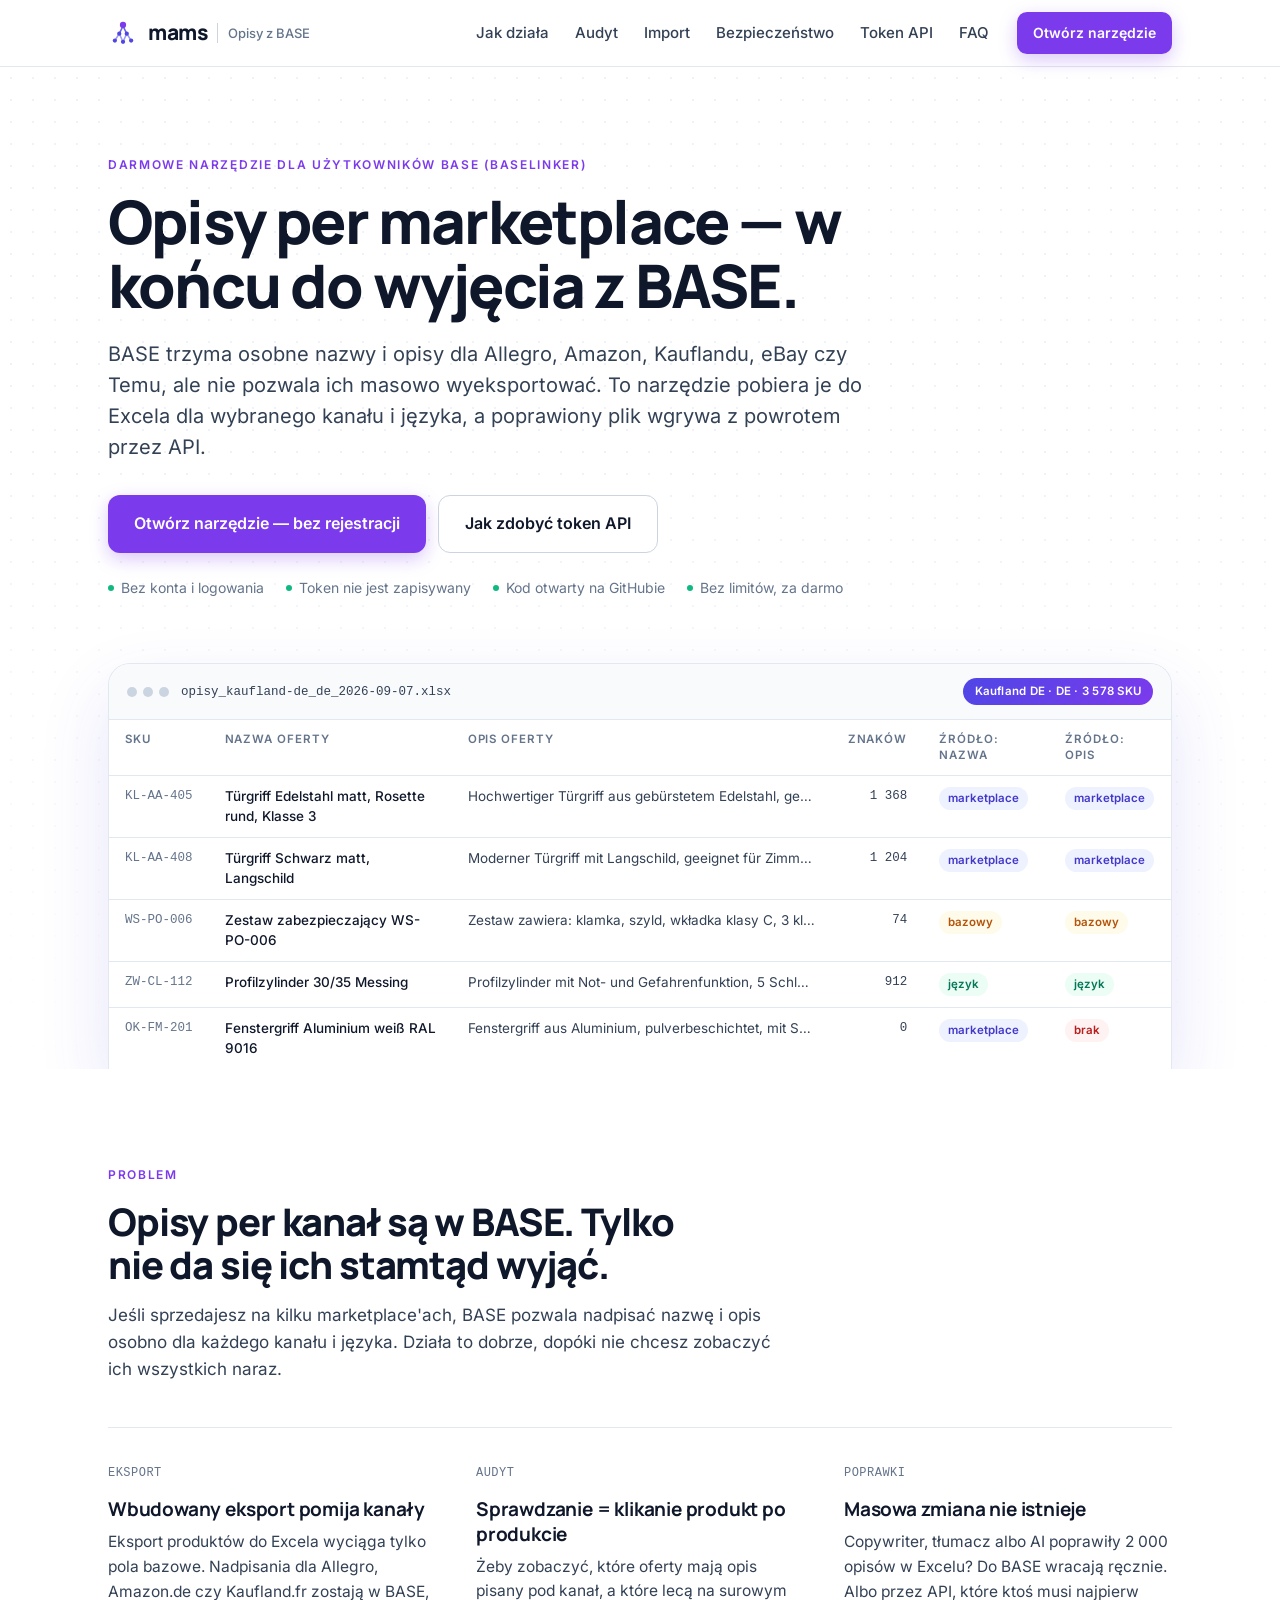
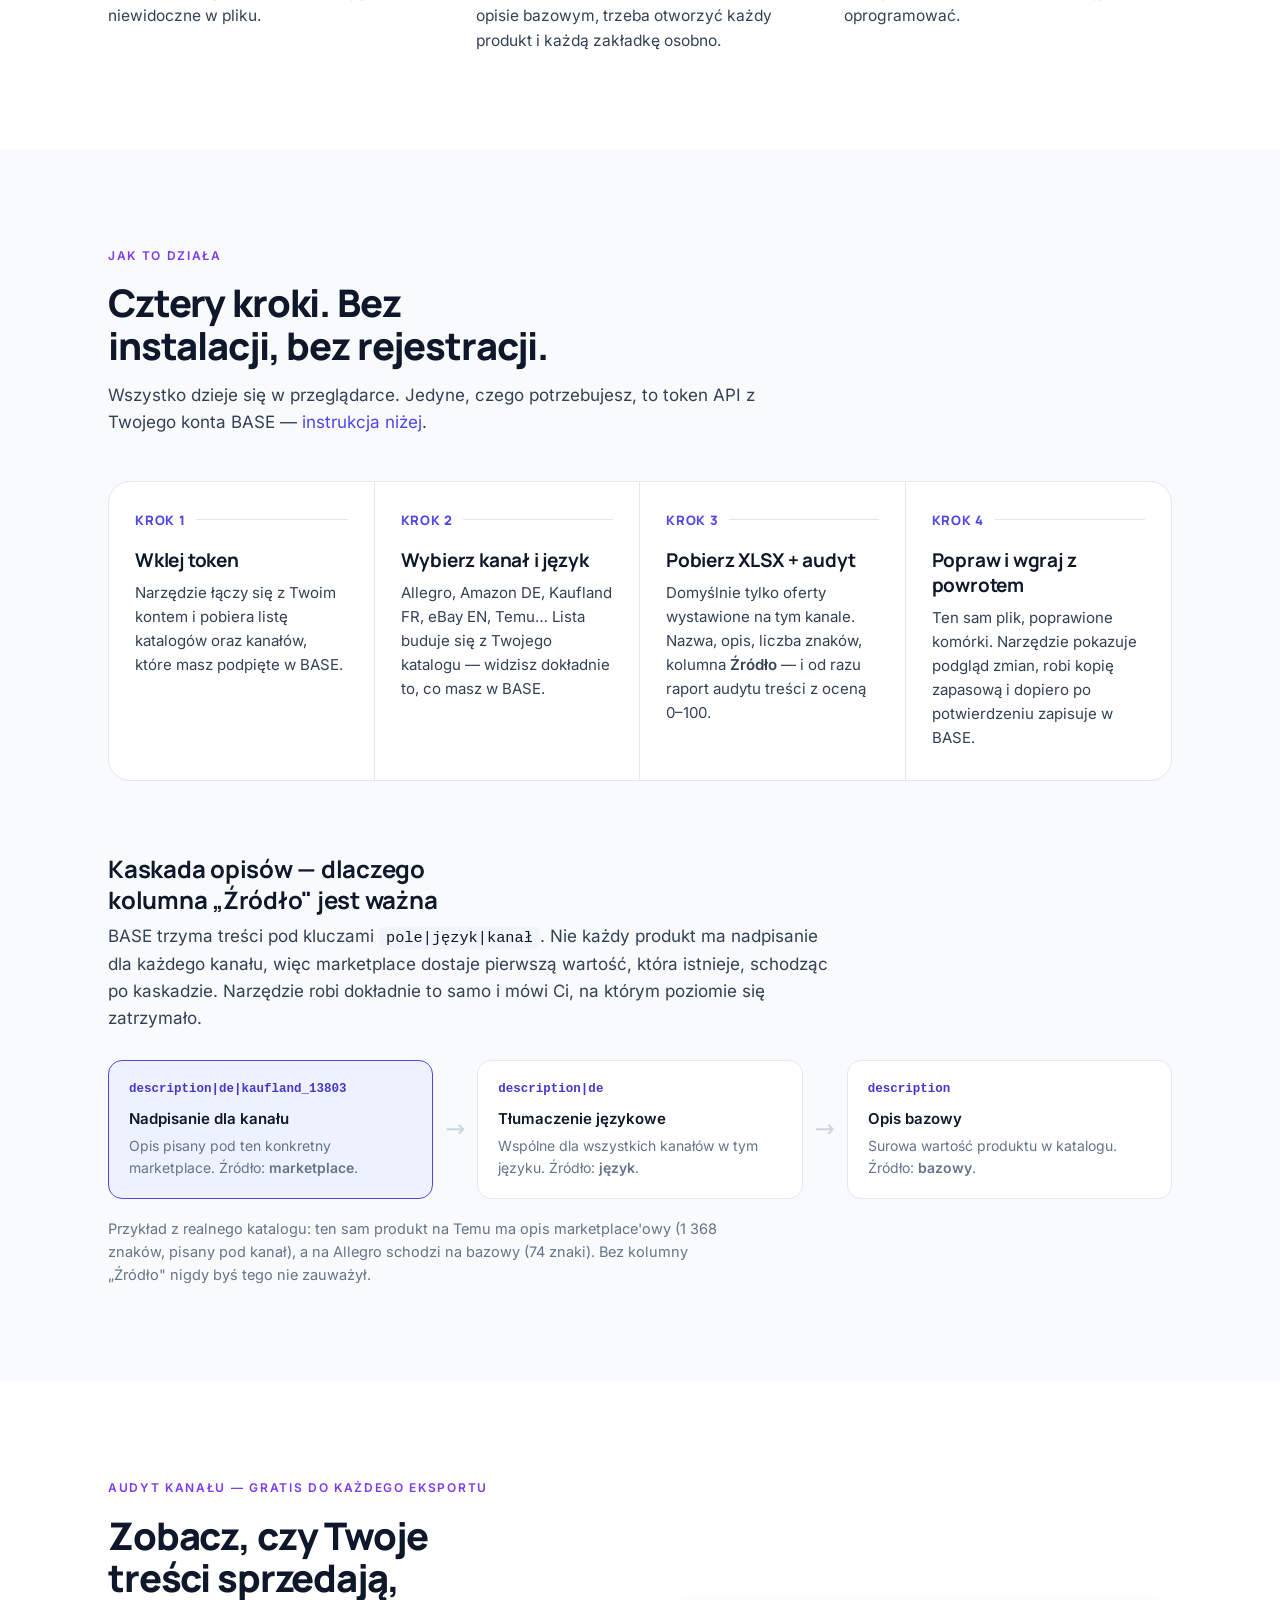
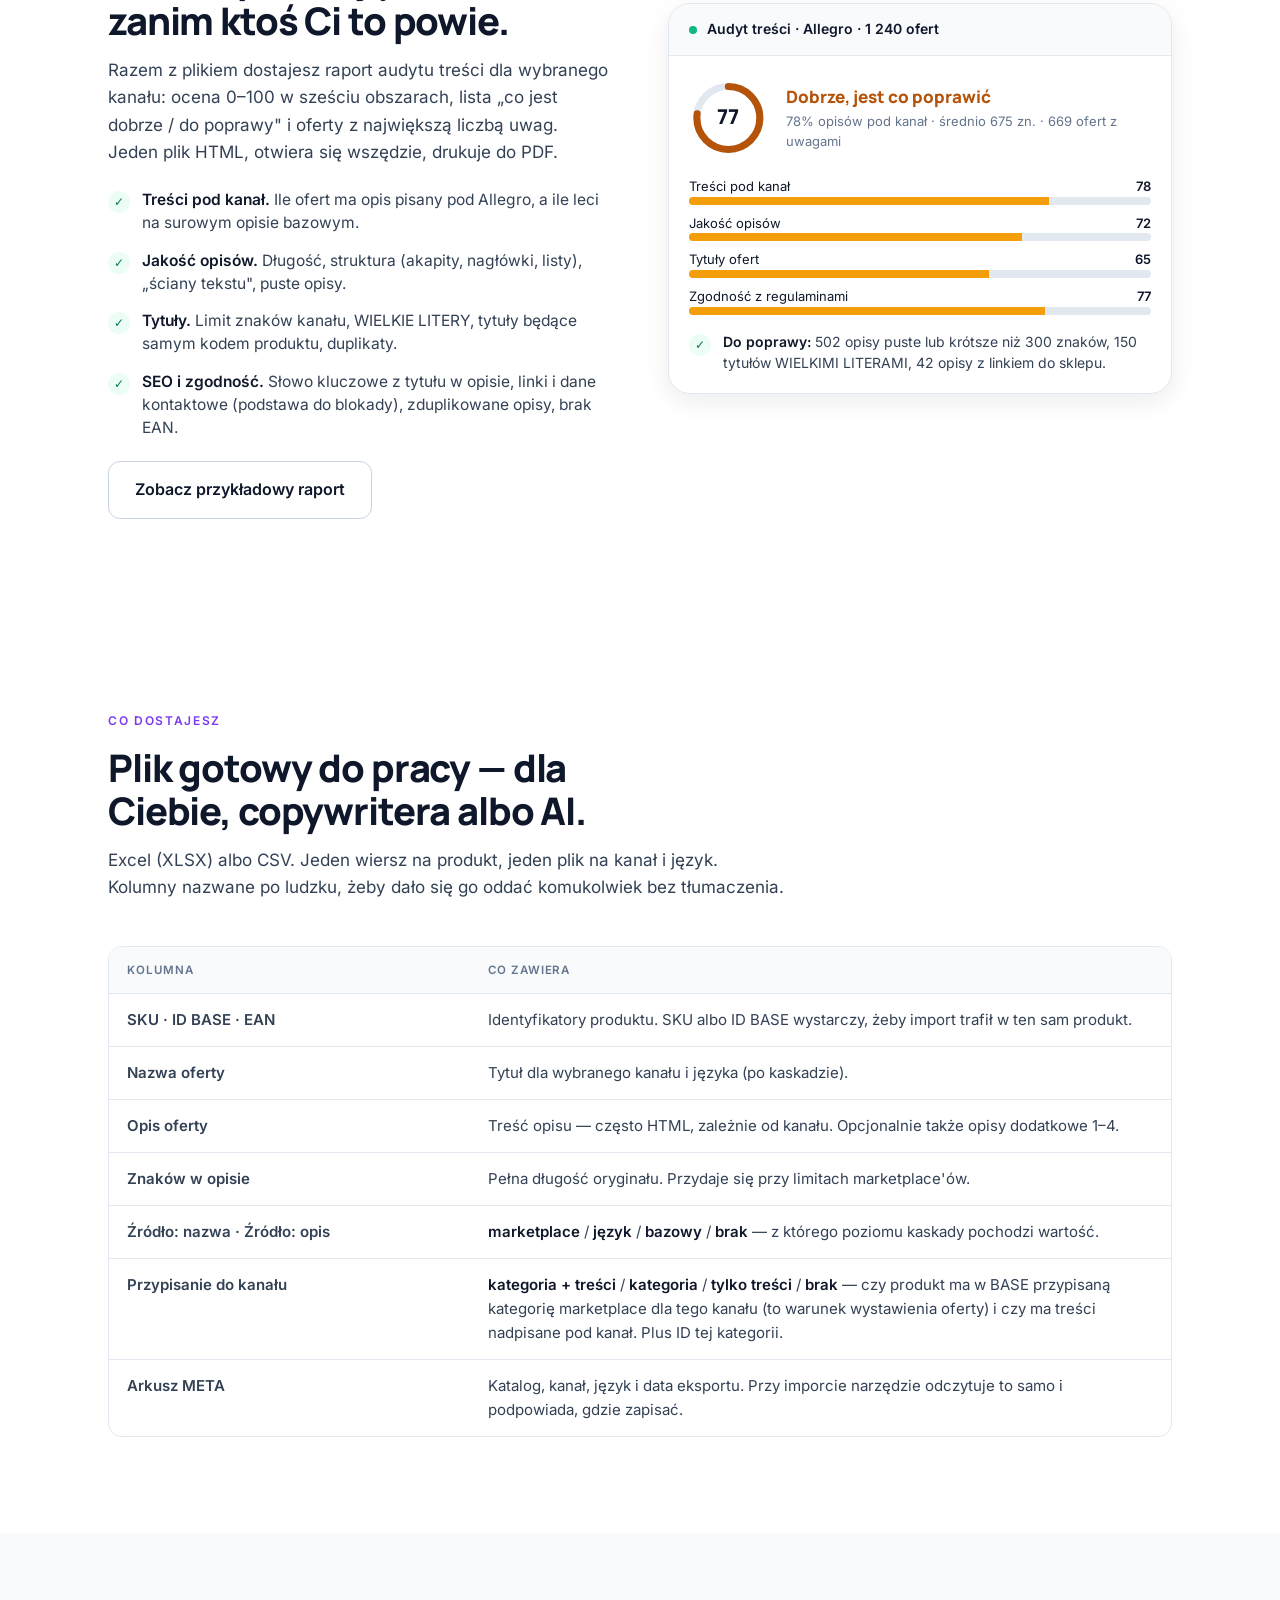
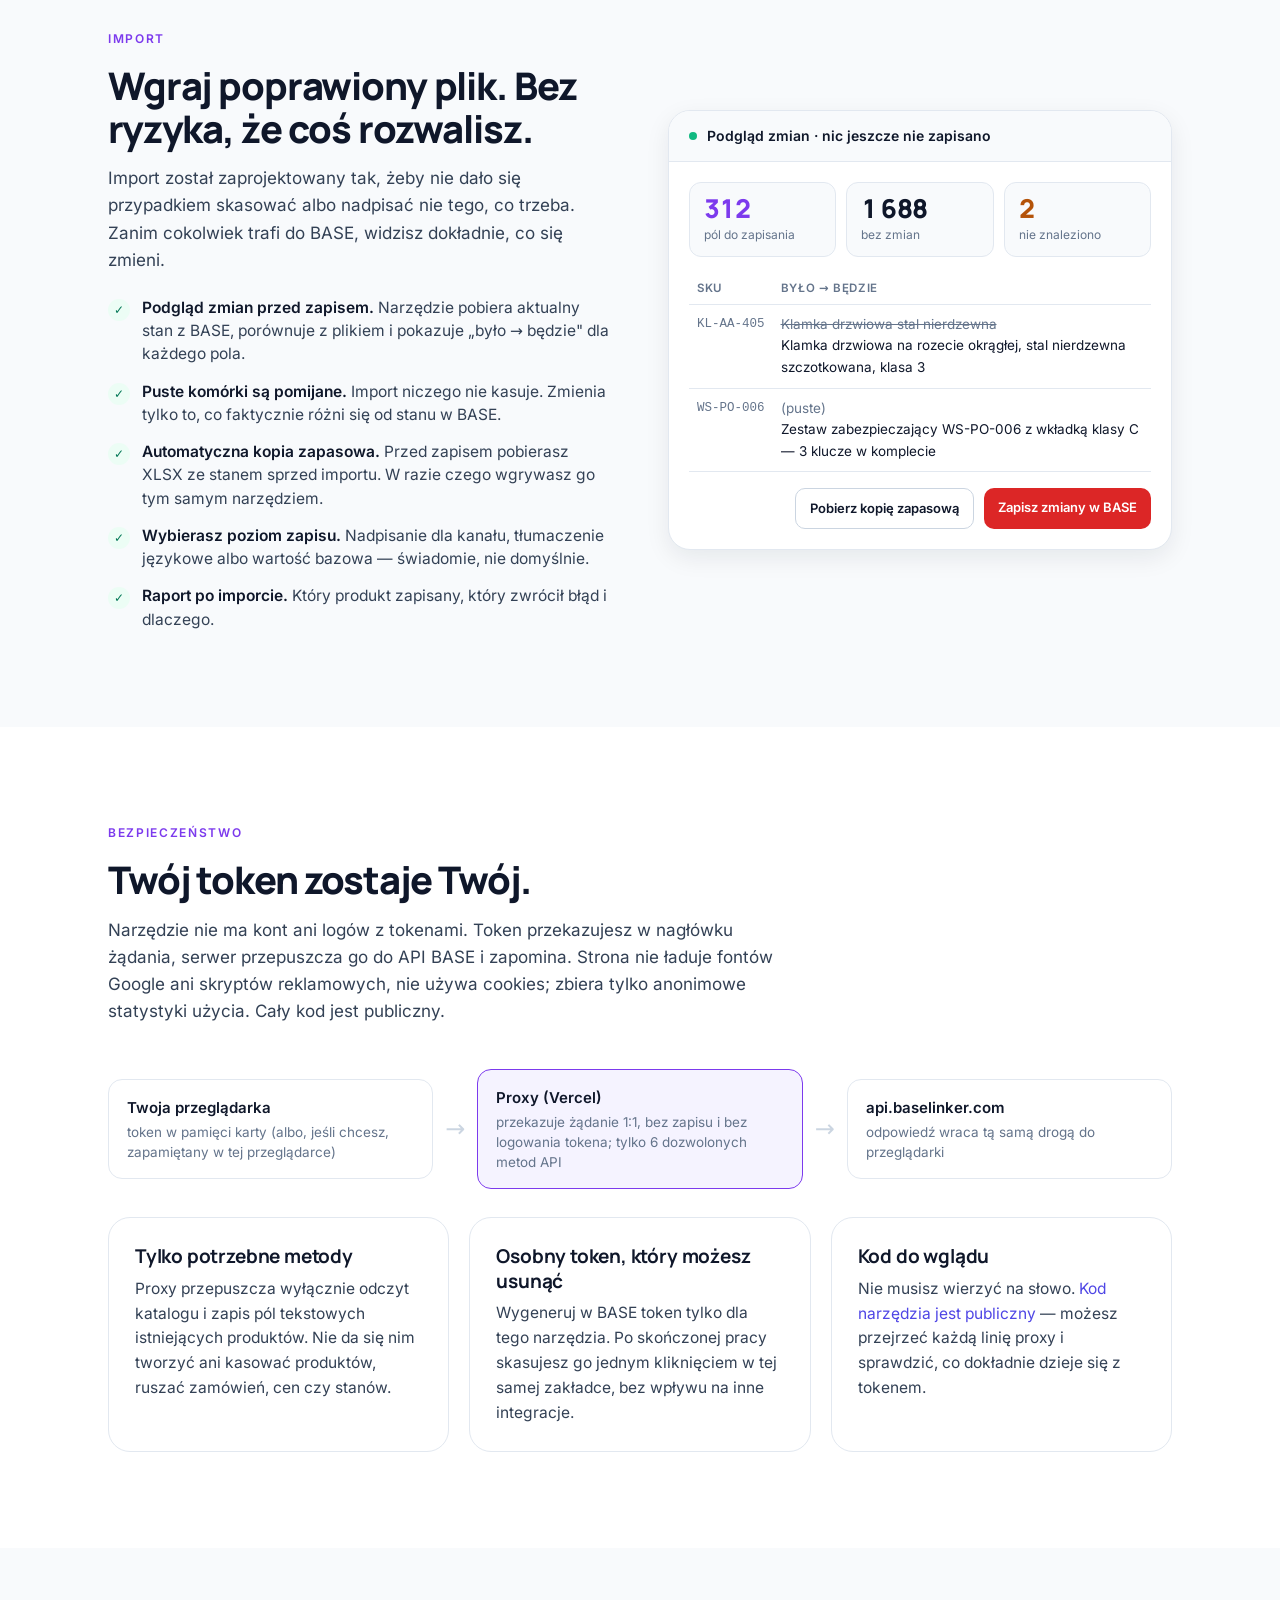
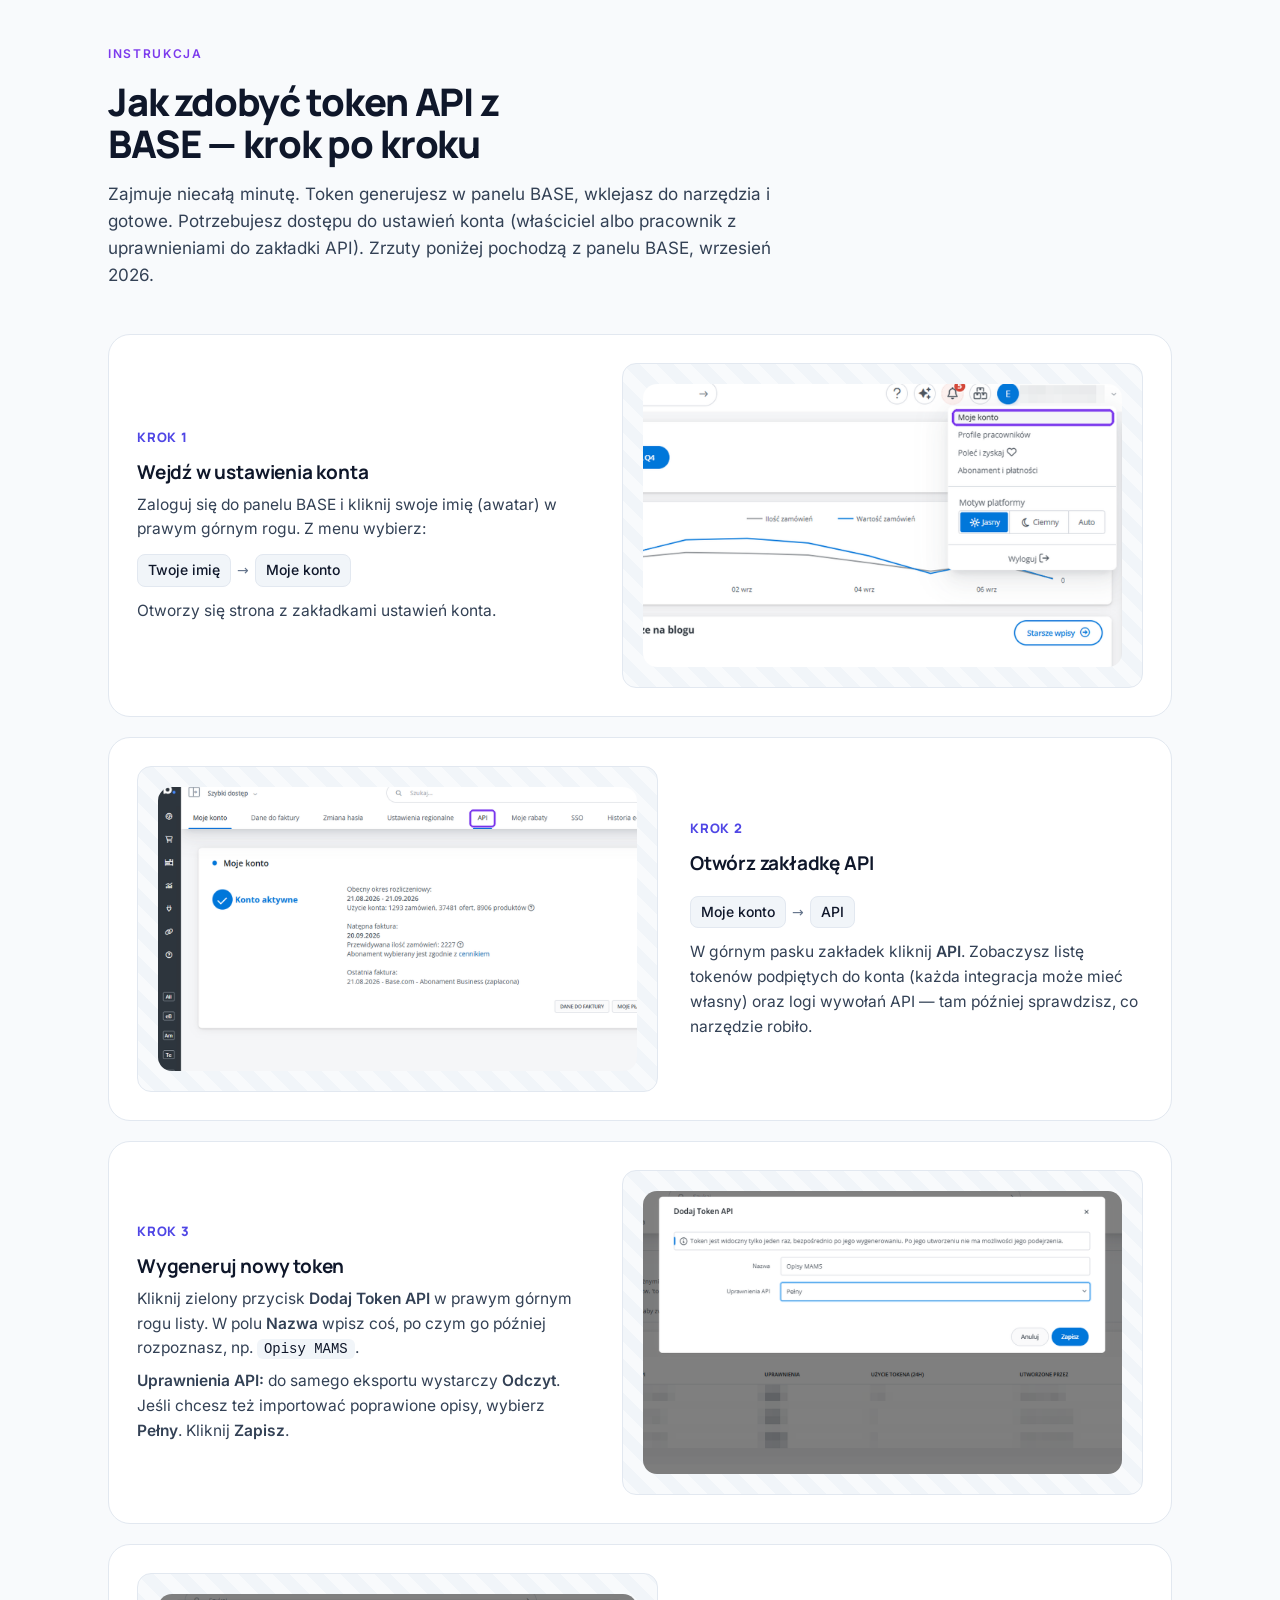
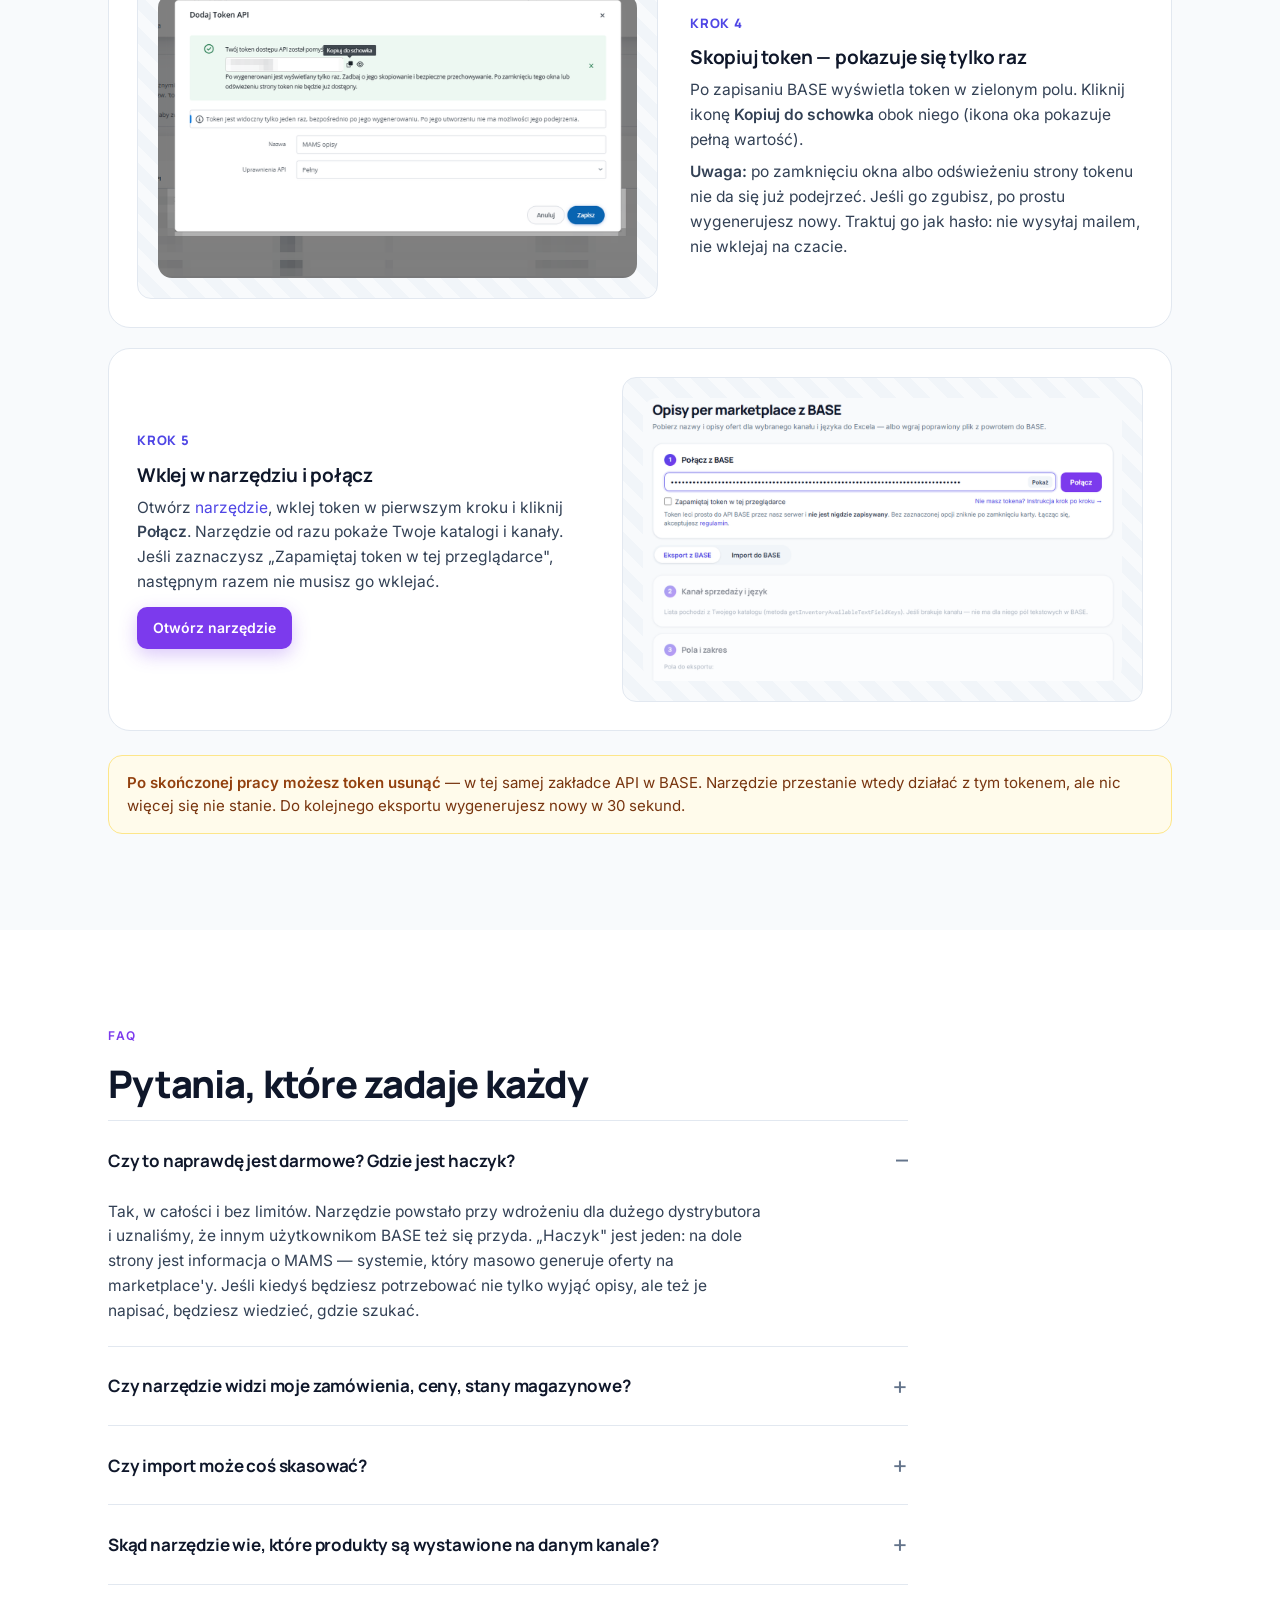
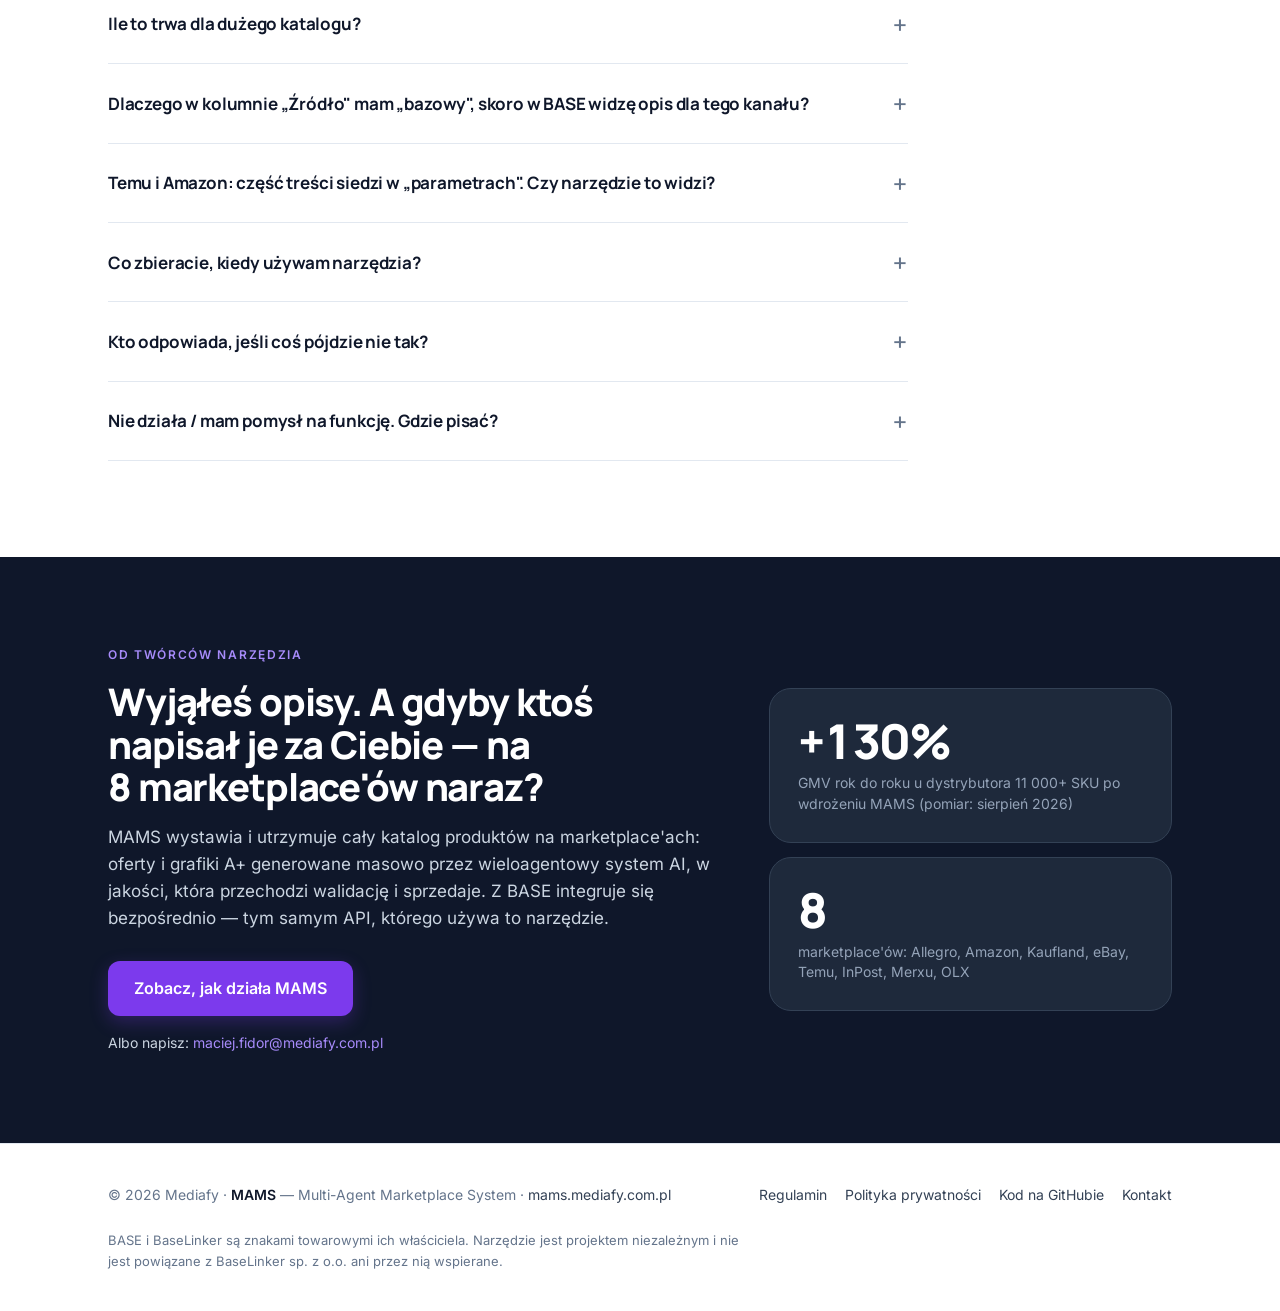
==== commit 9b22bc8f: "Parametry marketplace Temu/Amazon (eksport + import z merge), lightbox zrzutów w tej karcie + zoom p" ====
--- a/index.html
+++ b/index.html
@@ -181,8 +181,23 @@
 .path span{background:var(--surface-2);border:1px solid var(--line);border-radius:8px;padding:4px 10px;font-weight:500}
 .path i{color:var(--muted);font-style:normal}
 .shot{aspect-ratio:16/10;border-radius:var(--r);border:1px solid var(--line);background:repeating-linear-gradient(45deg,#F8FAFC 0 12px,#F1F5F9 12px 24px);display:flex;align-items:center;justify-content:center;color:var(--muted);font-size:13px;text-align:center;padding:20px;overflow:hidden}
-.shot a{display:block;width:100%;height:100%}
-.shot img{width:100%;height:100%;object-fit:cover;border-radius:var(--r)}
+.shot{position:relative;overflow:visible;cursor:zoom-in}
+.shot img{width:100%;height:100%;object-fit:cover;border-radius:var(--r);transition:transform .25s ease,box-shadow .25s ease;transform-origin:center;position:relative}
+@media (hover:hover) and (min-width:1001px){
+  .gstep:hover .shot{z-index:5}
+  .shot:hover img{transform:scale(1.9);box-shadow:0 30px 80px rgba(15,23,42,.35);border:1px solid var(--line)}
+  .gstep:nth-child(odd) .shot:hover img{transform-origin:right center}
+  .gstep:nth-child(even) .shot:hover img{transform-origin:left center}
+}
+.lb{position:fixed;inset:0;background:rgba(15,23,42,.94);z-index:100;display:none;align-items:center;justify-content:center;padding:64px 20px 20px}
+.lb.on{display:flex}
+.lb img{max-width:100%;max-height:100%;object-fit:contain;border-radius:10px;box-shadow:0 30px 80px rgba(0,0,0,.5)}
+.lb .back{position:absolute;top:16px;left:20px;display:inline-flex;align-items:center;gap:8px;background:#fff;color:var(--ink);border:0;border-radius:10px;padding:10px 16px;font:inherit;font-weight:600;font-size:14px;cursor:pointer}
+.lb .cap{position:absolute;top:22px;right:20px;color:#CBD5E1;font-size:13px;max-width:50vw;text-align:right}
+.lb .nav-btn{position:absolute;top:50%;transform:translateY(-50%);background:rgba(255,255,255,.12);color:#fff;border:0;width:44px;height:44px;border-radius:50%;font-size:22px;cursor:pointer}
+.lb .prev{left:16px}.lb .next{right:16px}
+.lb .nav-btn:hover{background:rgba(255,255,255,.24)}
+@media (max-width:600px){.lb{padding:64px 8px 8px}.lb .cap{display:none}.lb .nav-btn{width:40px;height:40px}}
 .warn{background:#FFFBEB;border:1px solid #FDE68A;color:#78350F;border-radius:var(--r);padding:16px 18px;font-size:15px;margin-top:24px;line-height:1.5}
 .warn b{color:#92400E}
 
@@ -444,7 +459,7 @@
   <div class="grid3">
     <div class="card"><h3>Tylko potrzebne metody</h3><p>Proxy przepuszcza wyłącznie odczyt katalogu i zapis pól tekstowych istniejących produktów. Nie da się nim tworzyć ani kasować produktów, ruszać zamówień, cen czy stanów.</p></div>
     <div class="card"><h3>Osobny token, który możesz usunąć</h3><p>Wygeneruj w BASE token tylko dla tego narzędzia. Po skończonej pracy skasujesz go jednym kliknięciem w tej samej zakładce, bez wpływu na inne integracje.</p></div>
-    <div class="card"><h3>Kod otwarty</h3><p>Aplikacja to jeden plik HTML i jedna funkcja proxy. <a href="https://github.com/feedor24/opisy-z-base" target="_blank" rel="noopener">Repozytorium jest publiczne</a> — możesz przejrzeć każdą linię albo postawić własną kopię na swoim Vercelu.</p></div>
+    <div class="card"><h3>Kod do wglądu</h3><p>Nie musisz wierzyć na słowo. <a href="https://github.com/feedor24/opisy-z-base" target="_blank" rel="noopener">Kod narzędzia jest publiczny</a> — możesz przejrzeć każdą linię proxy i sprawdzić, co dokładnie dzieje się z tokenem.</p></div>
   </div>
 </div></section>
 
@@ -489,9 +504,8 @@
     <details><summary>Skąd narzędzie wie, które produkty są wystawione na danym kanale?</summary><p>API BASE nie udostępnia listy ofert marketplace. Używamy najlepszego dostępnego sygnału: BASE wymaga przypisania produktowi kategorii marketplace, żeby wystawić go na danym kanale — więc produkt z kategorią dla Allegro to produkt, który był (lub jest) wystawiany na Allegro. Domyślny zakres „Wystawione na tym kanale" filtruje właśnie po tym. Jeśli chcesz mieć pewność co do 1:1, wklej listę SKU z eksportu ofert w BASE w zakresie „Wybrane SKU". W pliku zawsze dostajesz kolumnę „Przypisanie do kanału".</p></details>
     <details><summary>Ile to trwa dla dużego katalogu?</summary><p>BASE ma limit 100 zapytań na minutę na token. Eksport pobiera opisy paczkami po 100 produktów, więc katalog 10 000 SKU to ok. 100 zapytań — około minuty. Import to jedno zapytanie na produkt, więc 1 000 zmienionych produktów zajmie ok. 11 minut. Pasek postępu pokazuje, na czym stoisz; nie zamykaj karty w trakcie.</p></details>
     <details><summary>Dlaczego w kolumnie „Źródło" mam „bazowy", skoro w BASE widzę opis dla tego kanału?</summary><p>Najczęstsza przyczyna: opis dla kanału jest zapisany w innym języku niż ten, który wybrałeś w narzędziu. Klucz w BASE wygląda tak: <span class="mono">description|de|kaufland_13803</span> — język jest jego częścią. Sprawdź wybór języka w kroku 2. Druga możliwość: opis siedzi w polu „Opis dodatkowy" zamiast w głównym; zaznacz opisy dodatkowe w kroku 3.</p></details>
-    <details><summary>Temu i Amazon: część treści siedzi w „parametrach". Czy narzędzie to widzi?</summary><p>Nie w tej wersji. Dla niektórych integracji BASE trzyma tytuły i bullet pointy także w obiekcie <span class="mono">features</span> (np. <span class="mono">temu_title_pl</span>, <span class="mono">amazon_bullet_1_pl</span>). Narzędzie eksportuje pola <span class="mono">name</span>, <span class="mono">description</span> i opisy dodatkowe. Obsługa <span class="mono">features</span> jest na liście na przyszłość.</p></details>
+    <details><summary>Temu i Amazon: część treści siedzi w „parametrach". Czy narzędzie to widzi?</summary><p>Tak. Dla Temu i Amazona BASE trzyma tytuł, opis i bullet pointy także w parametrach produktu (np. <span class="mono">temu_title_pl</span>, <span class="mono">amazon_bullet_1_de</span>). Przy eksporcie tych kanałów dostajesz je jako dodatkowe kolumny <b>Parametr: …</b>, a przy imporcie wracają w to samo miejsce — z zachowaniem pozostałych parametrów produktu.</p></details>
     <details><summary>Co zbieracie, kiedy używam narzędzia?</summary><p>Anonimowe zdarzenia użycia (np. „eksport: Allegro, 5 700 produktów, wynik audytu 64") — bez tokena, bez treści ofert, bez cookies i bez identyfikacji osoby. Służą do rozwoju narzędzia. Dane kontaktowe trafiają do nas tylko wtedy, gdy sam wypełnisz formularz w raporcie audytu. Szczegóły w <a href="/polityka-prywatnosci">polityce prywatności</a>.</p></details>
-    <details><summary>Czy mogę postawić własną kopię?</summary><p>Tak. <a href="https://github.com/feedor24/opisy-z-base" target="_blank" rel="noopener">Repozytorium jest publiczne</a> (licencja MIT). To statyczny HTML plus jedna funkcja serverless. Deploy na Vercelu zajmuje dwie minuty i nie wymaga żadnej konfiguracji ani zmiennych środowiskowych.</p></details>
     <details><summary>Kto odpowiada, jeśli coś pójdzie nie tak?</summary><p>Narzędzie jest bezpłatne i udostępniane „tak jak jest". Działa na Twoim koncie BASE, Twoim tokenem i na Twoje polecenie — dlatego to Ty decydujesz, co i kiedy zapisać, a przed każdym importem masz podgląd zmian i kopię zapasową. Szczegóły w <a href="/regulamin">regulaminie</a>; jak przetwarzamy dane — w <a href="/polityka-prywatnosci">polityce prywatności</a>.</p></details>
     <details><summary>Nie działa / mam pomysł na funkcję. Gdzie pisać?</summary><p>Na <a href="mailto:maciej.fidor@mediafy.com.pl">maciej.fidor@mediafy.com.pl</a> albo jako <a href="https://github.com/feedor24/opisy-z-base/issues" target="_blank" rel="noopener">issue w repozytorium</a>. Jeśli coś się wysypało, dołącz komunikat błędu z narzędzia — zawiera kod błędu z API BASE, który od razu mówi, co się stało.</p></details>
   </div>
@@ -523,14 +537,46 @@
   <div class="tm">BASE i BaseLinker są znakami towarowymi ich właściciela. Narzędzie jest projektem niezależnym i nie jest powiązane z BaseLinker sp. z o.o. ani przez nią wspierane.</div>
 </div></footer>
 
+<div class="lb" id="lb" role="dialog" aria-modal="true" aria-label="Powiększony zrzut ekranu">
+  <button class="back" id="lb-back" type="button">← Wróć do instrukcji</button>
+  <div class="cap" id="lb-cap"></div>
+  <button class="nav-btn prev" id="lb-prev" type="button" aria-label="Poprzedni">‹</button>
+  <img id="lb-img" alt="">
+  <button class="nav-btn next" id="lb-next" type="button" aria-label="Następny">›</button>
+</div>
 <script>
-// Podmiana placeholderów na zrzuty ekranu, gdy pliki img/token-N.png istnieją.
-document.querySelectorAll('.shot[data-shot]').forEach(el => {
-  const img = new Image();
-  img.alt = el.textContent;
-  img.onload = () => { el.textContent = ''; const a = document.createElement('a'); a.href = img.src; a.target = '_blank'; a.rel = 'noopener'; a.title = 'Powiększ'; a.appendChild(img); el.appendChild(a); };
-  img.src = 'img/' + el.dataset.shot + '.png';
-});
+// Zrzuty ekranu: podmiana placeholderów, powiększenie po najechaniu (CSS) i pełny ekran po kliknięciu (w tej karcie).
+(function () {
+  const shots = [...document.querySelectorAll('.shot[data-shot]')];
+  const lb = document.getElementById('lb'), lbImg = document.getElementById('lb-img'), lbCap = document.getElementById('lb-cap');
+  let cur = -1, loaded = [];
+  shots.forEach((el, i) => {
+    const img = new Image();
+    img.alt = el.textContent;
+    img.onload = () => { el.textContent = ''; el.appendChild(img); loaded[i] = true; el.setAttribute('role', 'button'); el.tabIndex = 0; el.title = 'Kliknij, żeby powiększyć'; };
+    img.src = 'img/' + el.dataset.shot + '.png';
+    const open = () => { if (!loaded[i]) return; cur = i; show(); history.pushState({ lb: 1 }, ''); };
+    el.addEventListener('click', open);
+    el.addEventListener('keydown', e => { if (e.key === 'Enter' || e.key === ' ') { e.preventDefault(); open(); } });
+  });
+  function show() {
+    const el = shots[cur], img = el.querySelector('img');
+    lbImg.src = img.src; lbImg.alt = img.alt; lbCap.textContent = 'Krok ' + (cur + 1) + ' z ' + shots.length + ' · ' + img.alt.replace(/^Zrzut ekranu: /, '');
+    lb.classList.add('on'); document.body.style.overflow = 'hidden';
+  }
+  function close(viaHistory) {
+    if (!lb.classList.contains('on')) return;
+    lb.classList.remove('on'); document.body.style.overflow = '';
+    if (!viaHistory && history.state && history.state.lb) history.back();
+  }
+  const step = d => { let n = cur; for (let k = 0; k < shots.length; k++) { n = (n + d + shots.length) % shots.length; if (loaded[n]) { cur = n; show(); return; } } };
+  document.getElementById('lb-back').addEventListener('click', () => close(false));
+  document.getElementById('lb-prev').addEventListener('click', e => { e.stopPropagation(); step(-1); });
+  document.getElementById('lb-next').addEventListener('click', e => { e.stopPropagation(); step(1); });
+  lb.addEventListener('click', e => { if (e.target === lb || e.target === lbImg) close(false); });
+  document.addEventListener('keydown', e => { if (!lb.classList.contains('on')) return; if (e.key === 'Escape') close(false); if (e.key === 'ArrowLeft') step(-1); if (e.key === 'ArrowRight') step(1); });
+  window.addEventListener('popstate', () => close(true));
+})();
 </script>
 </body>
 </html>
